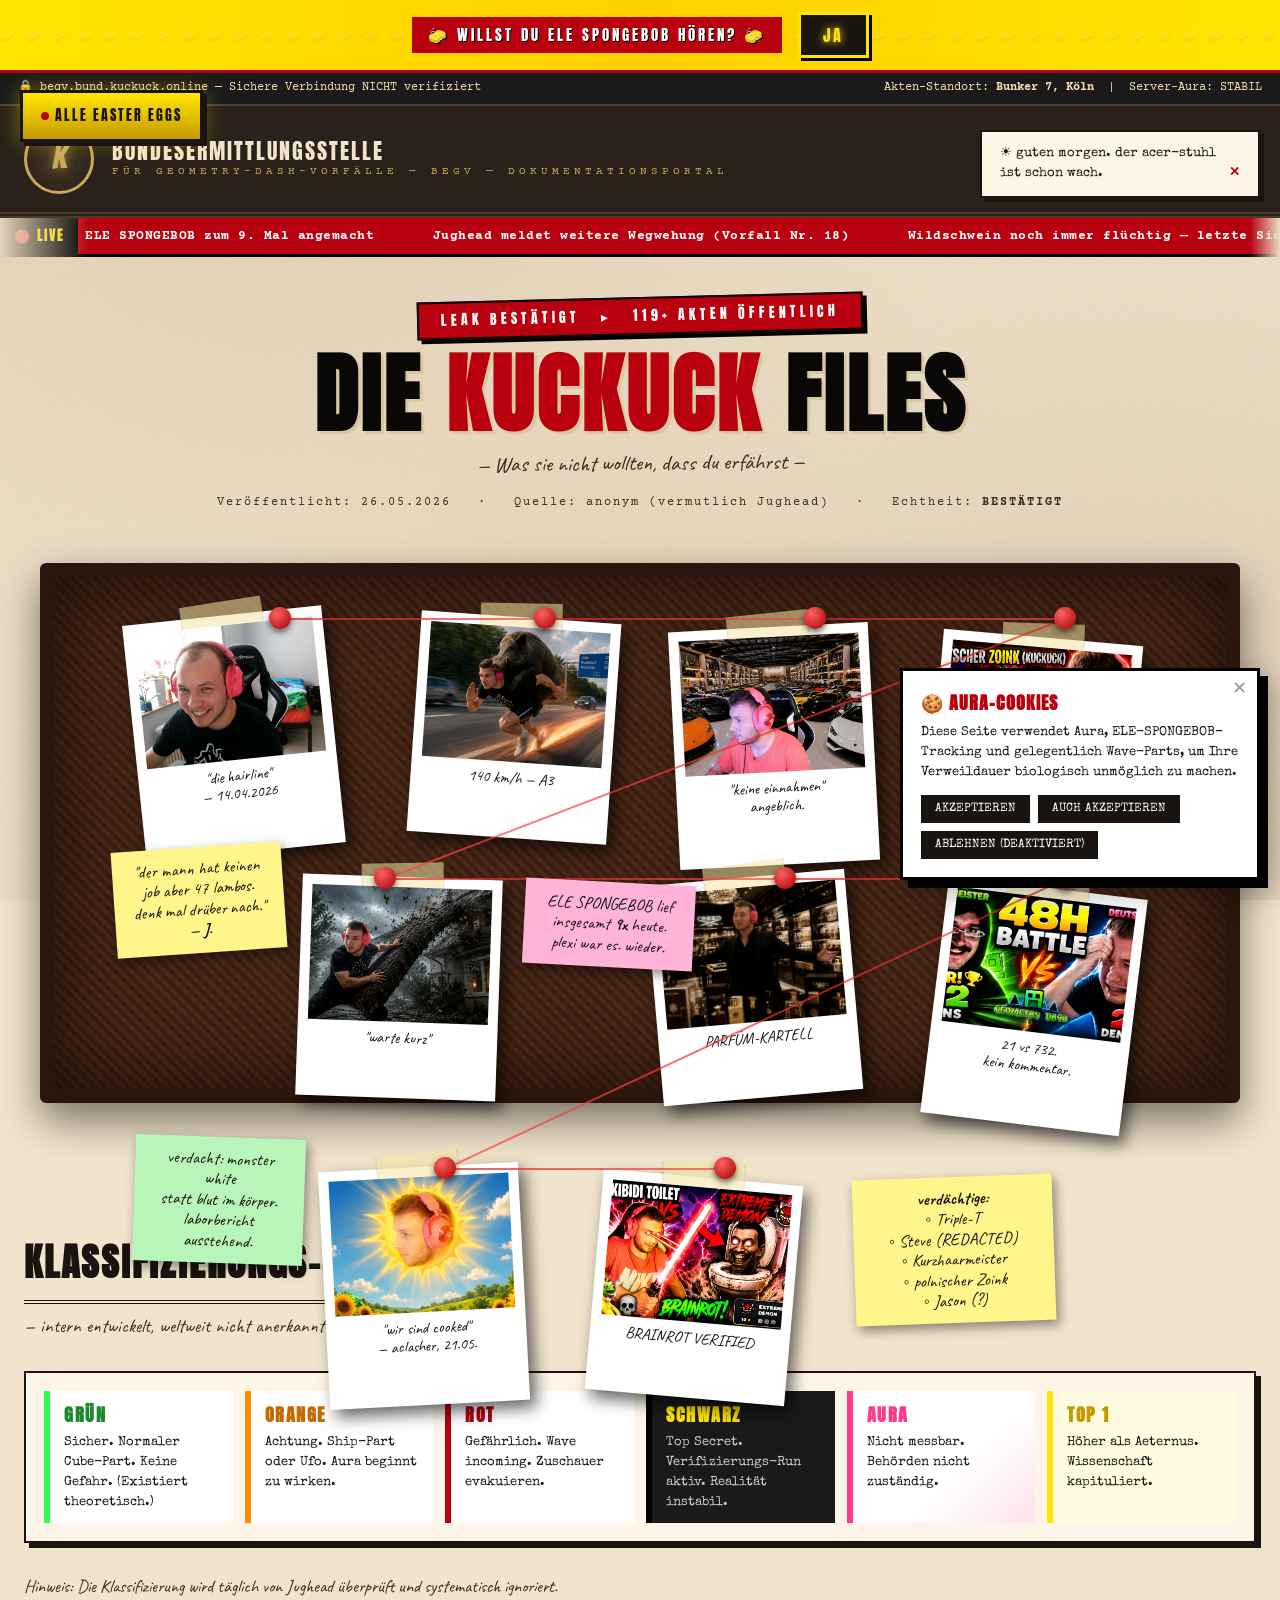
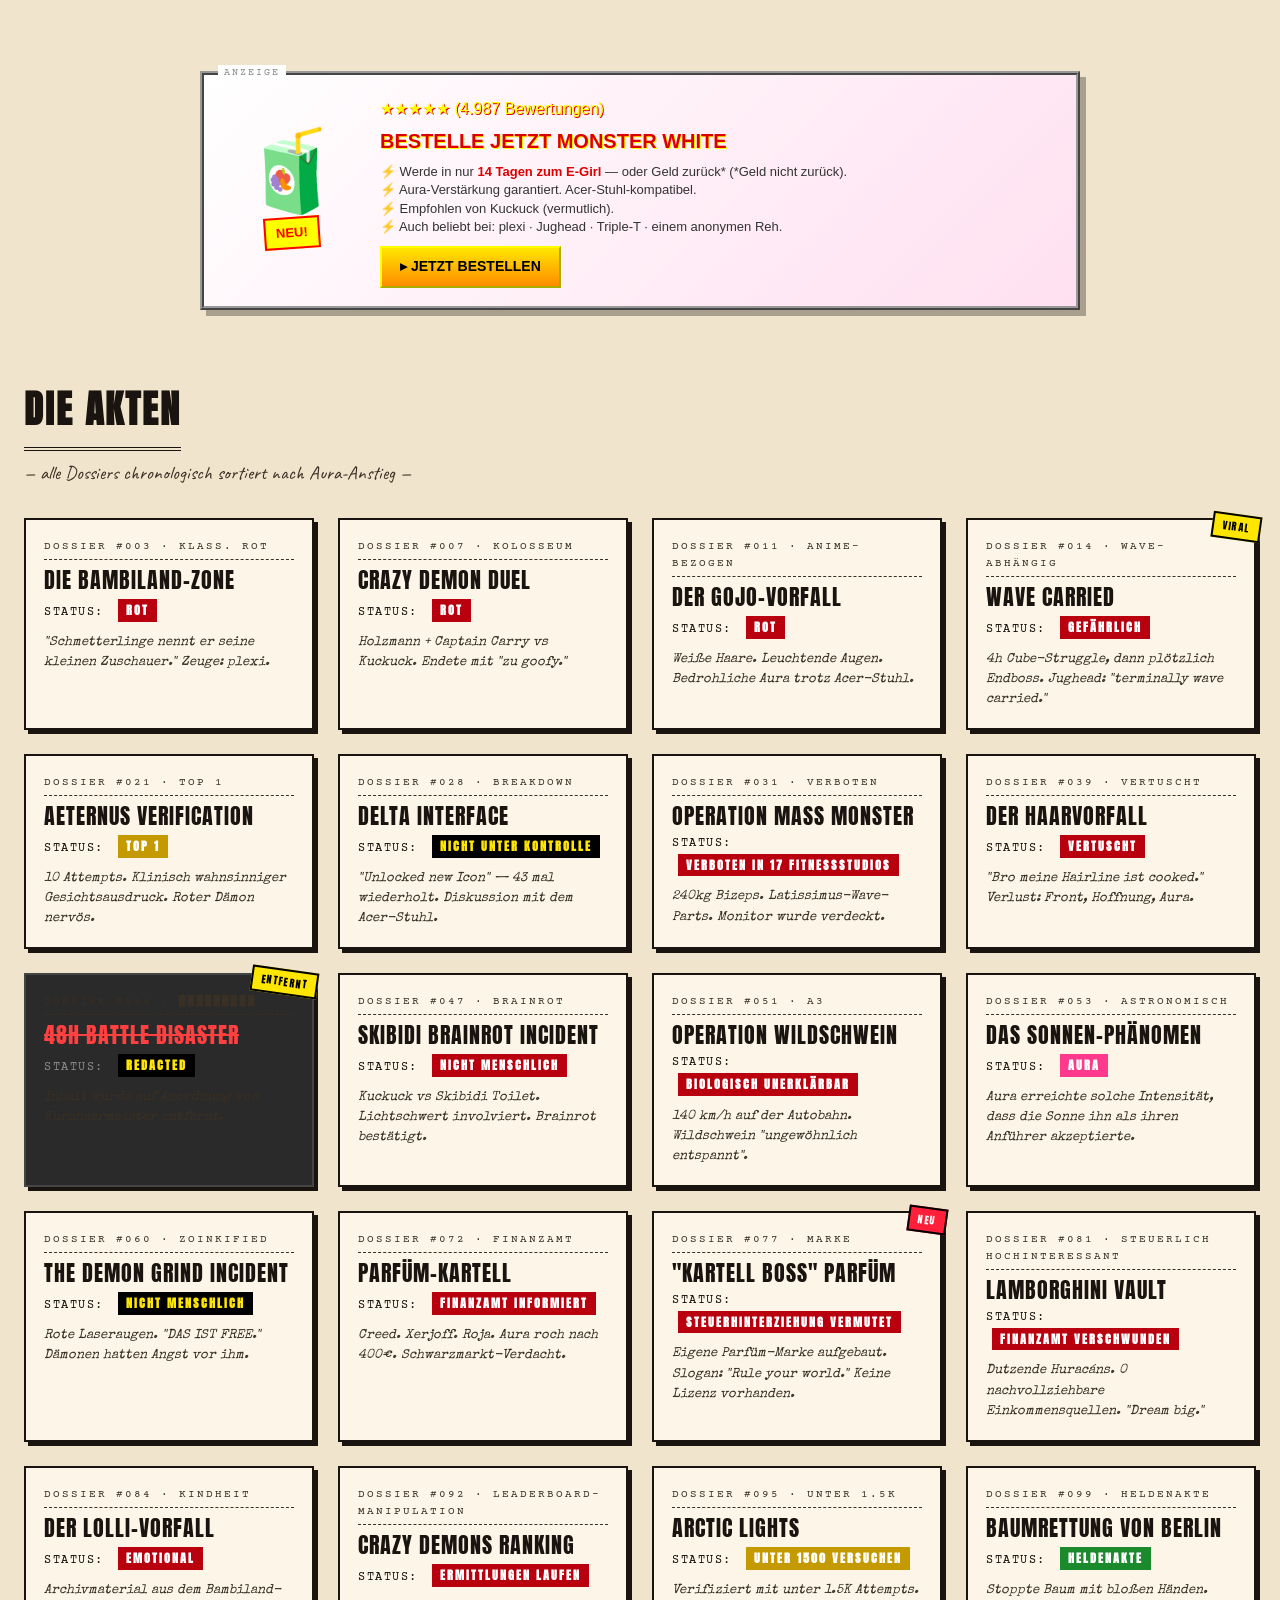
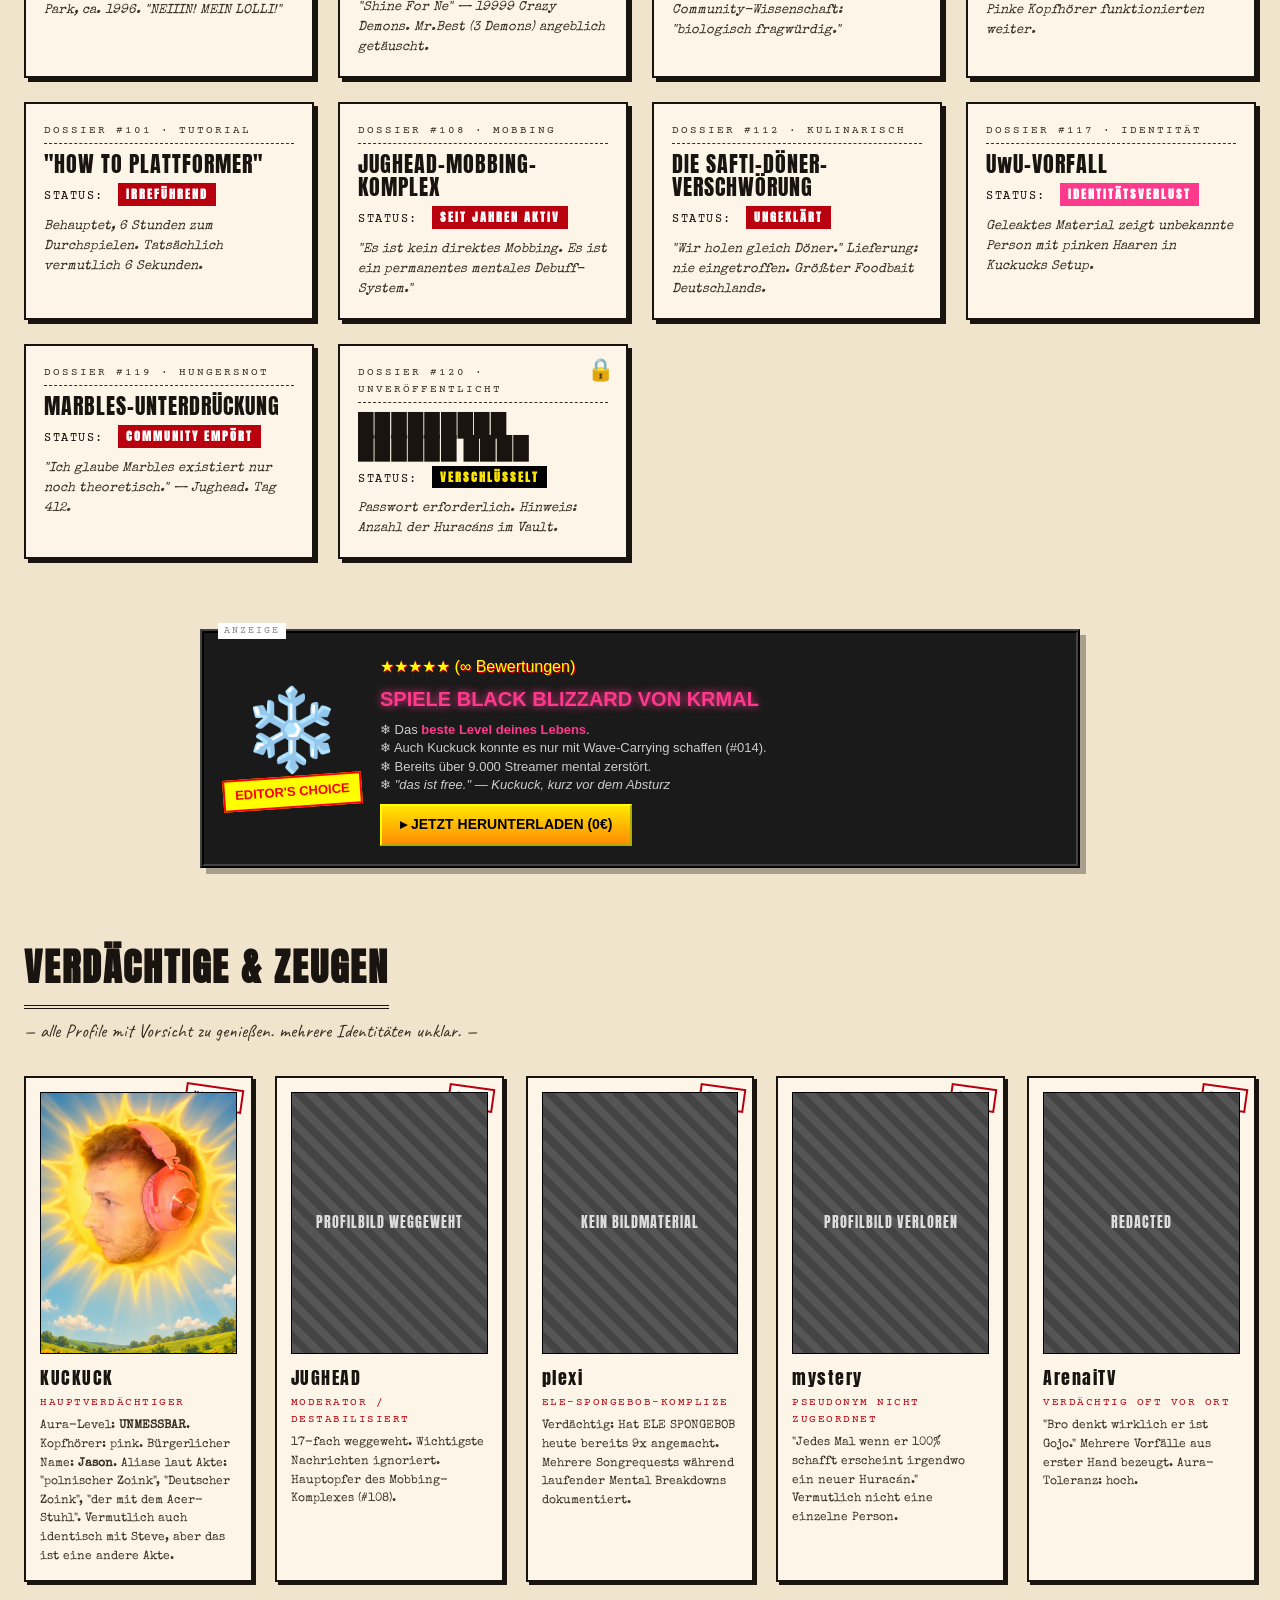
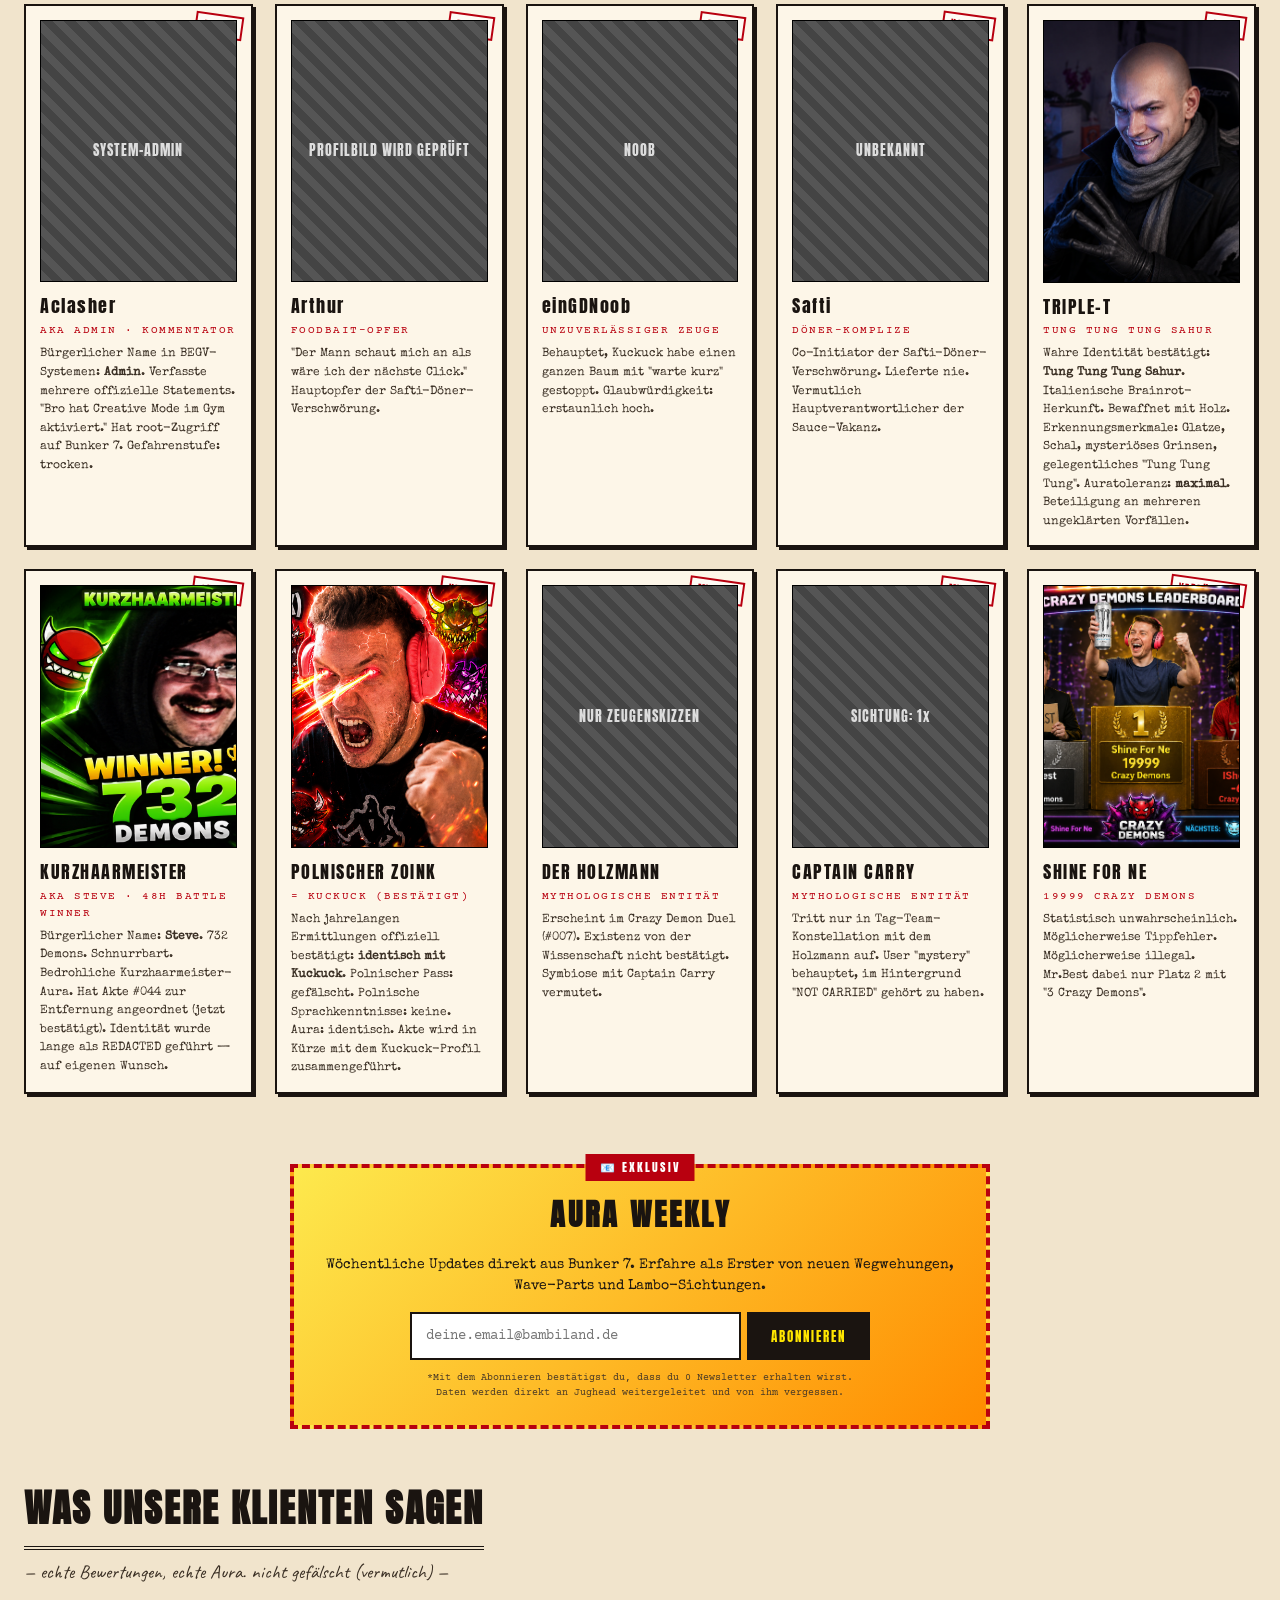
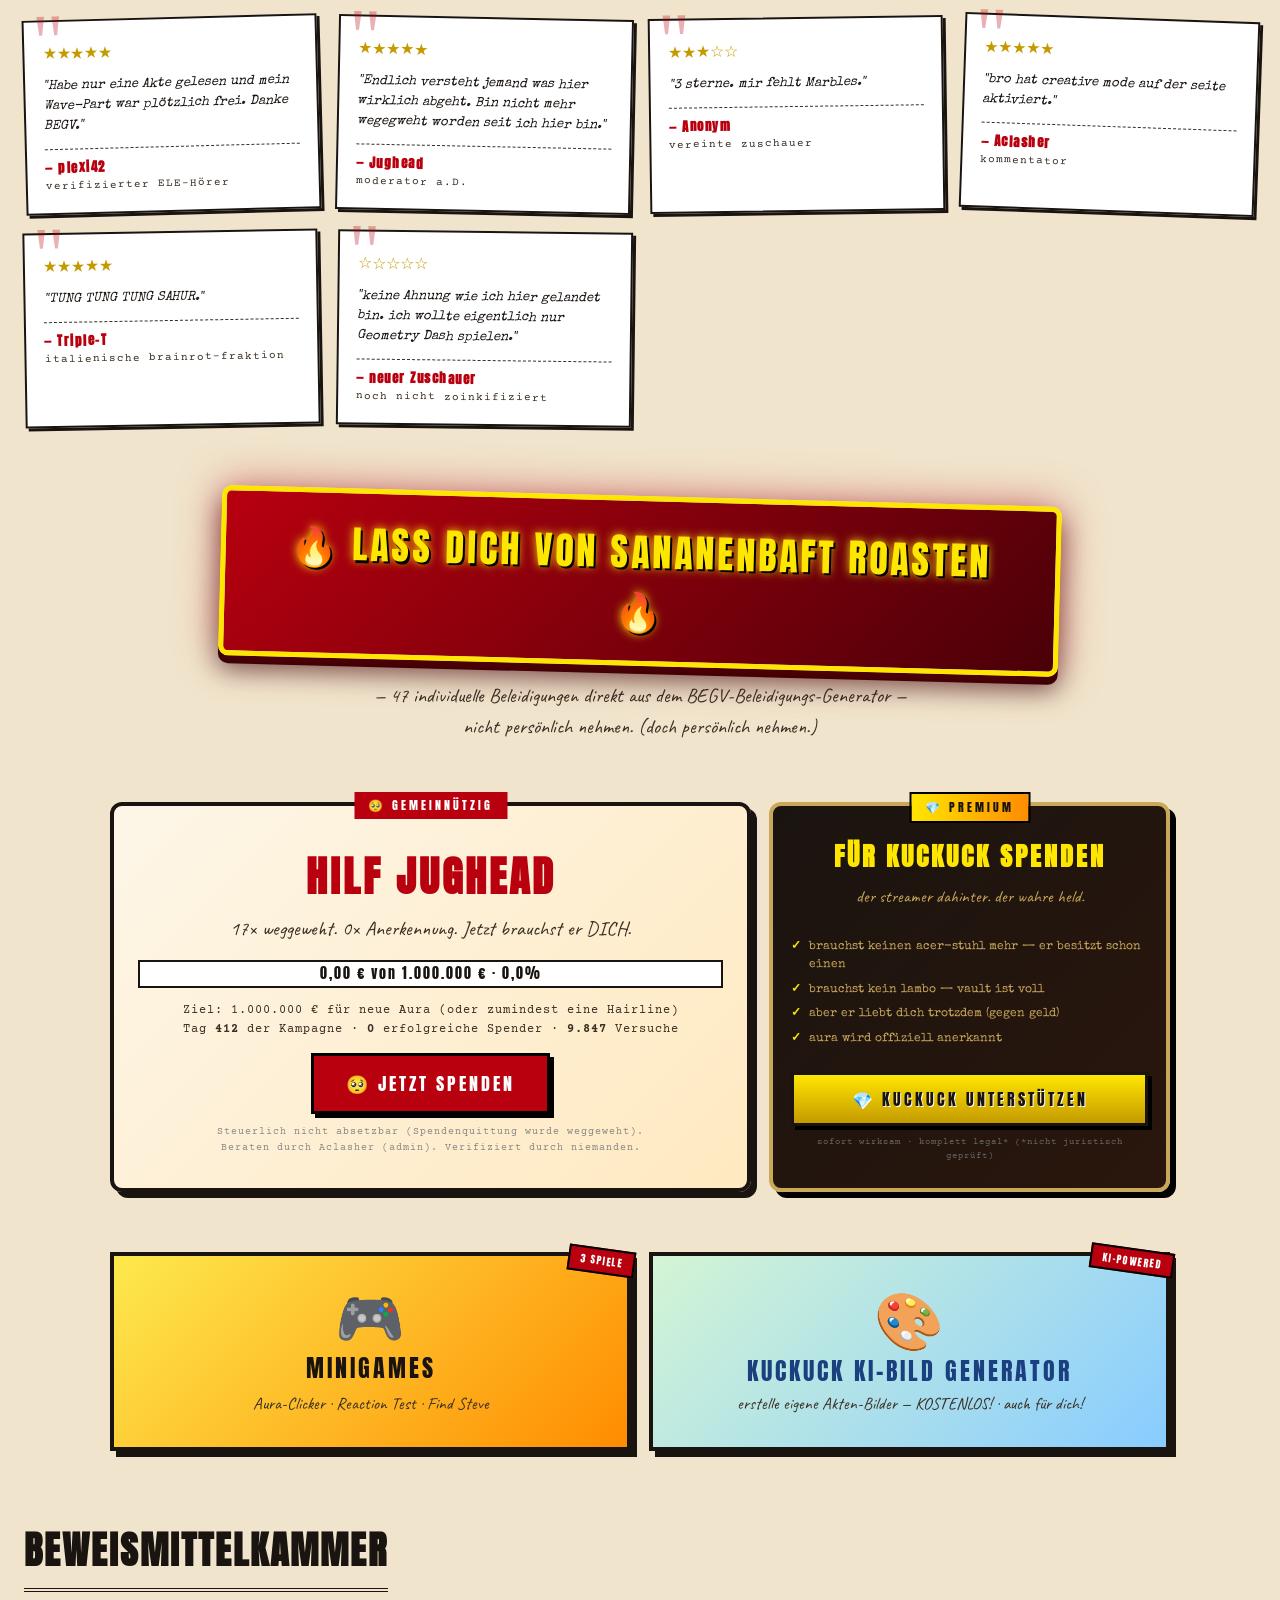
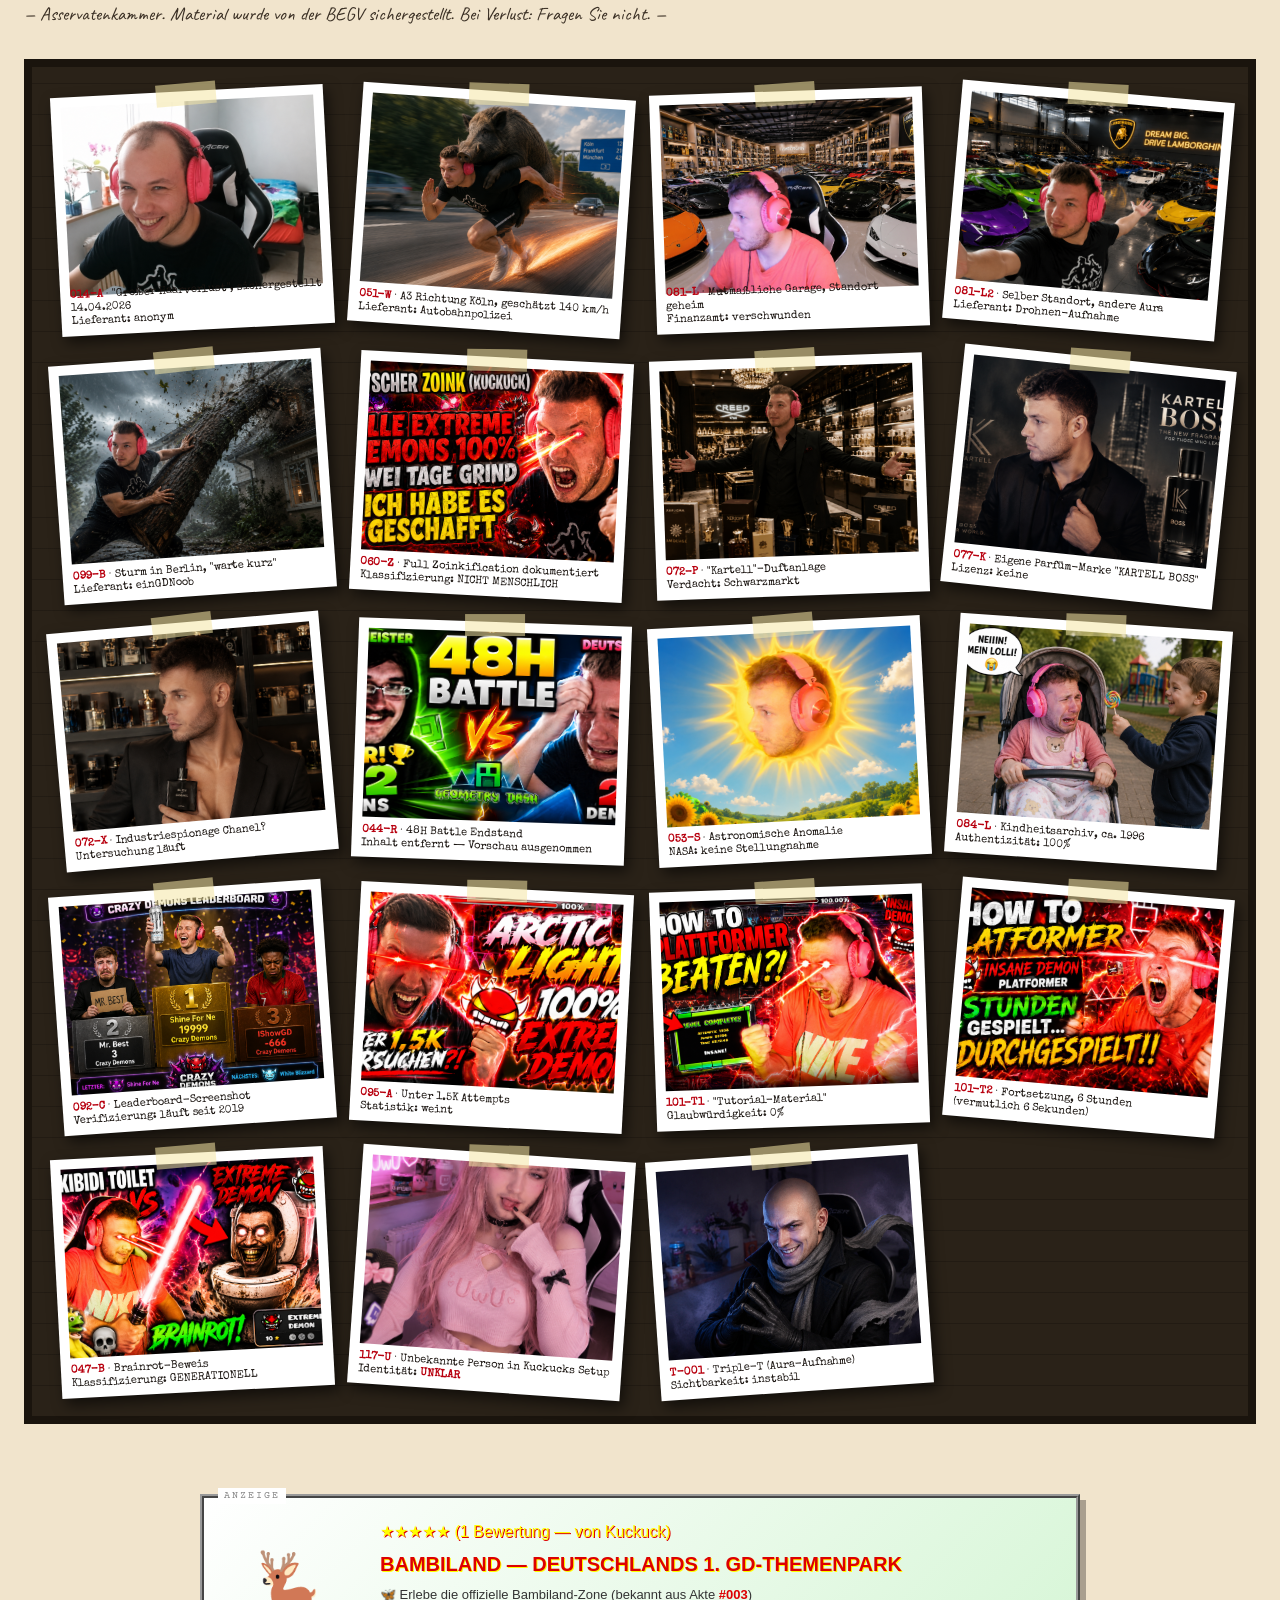
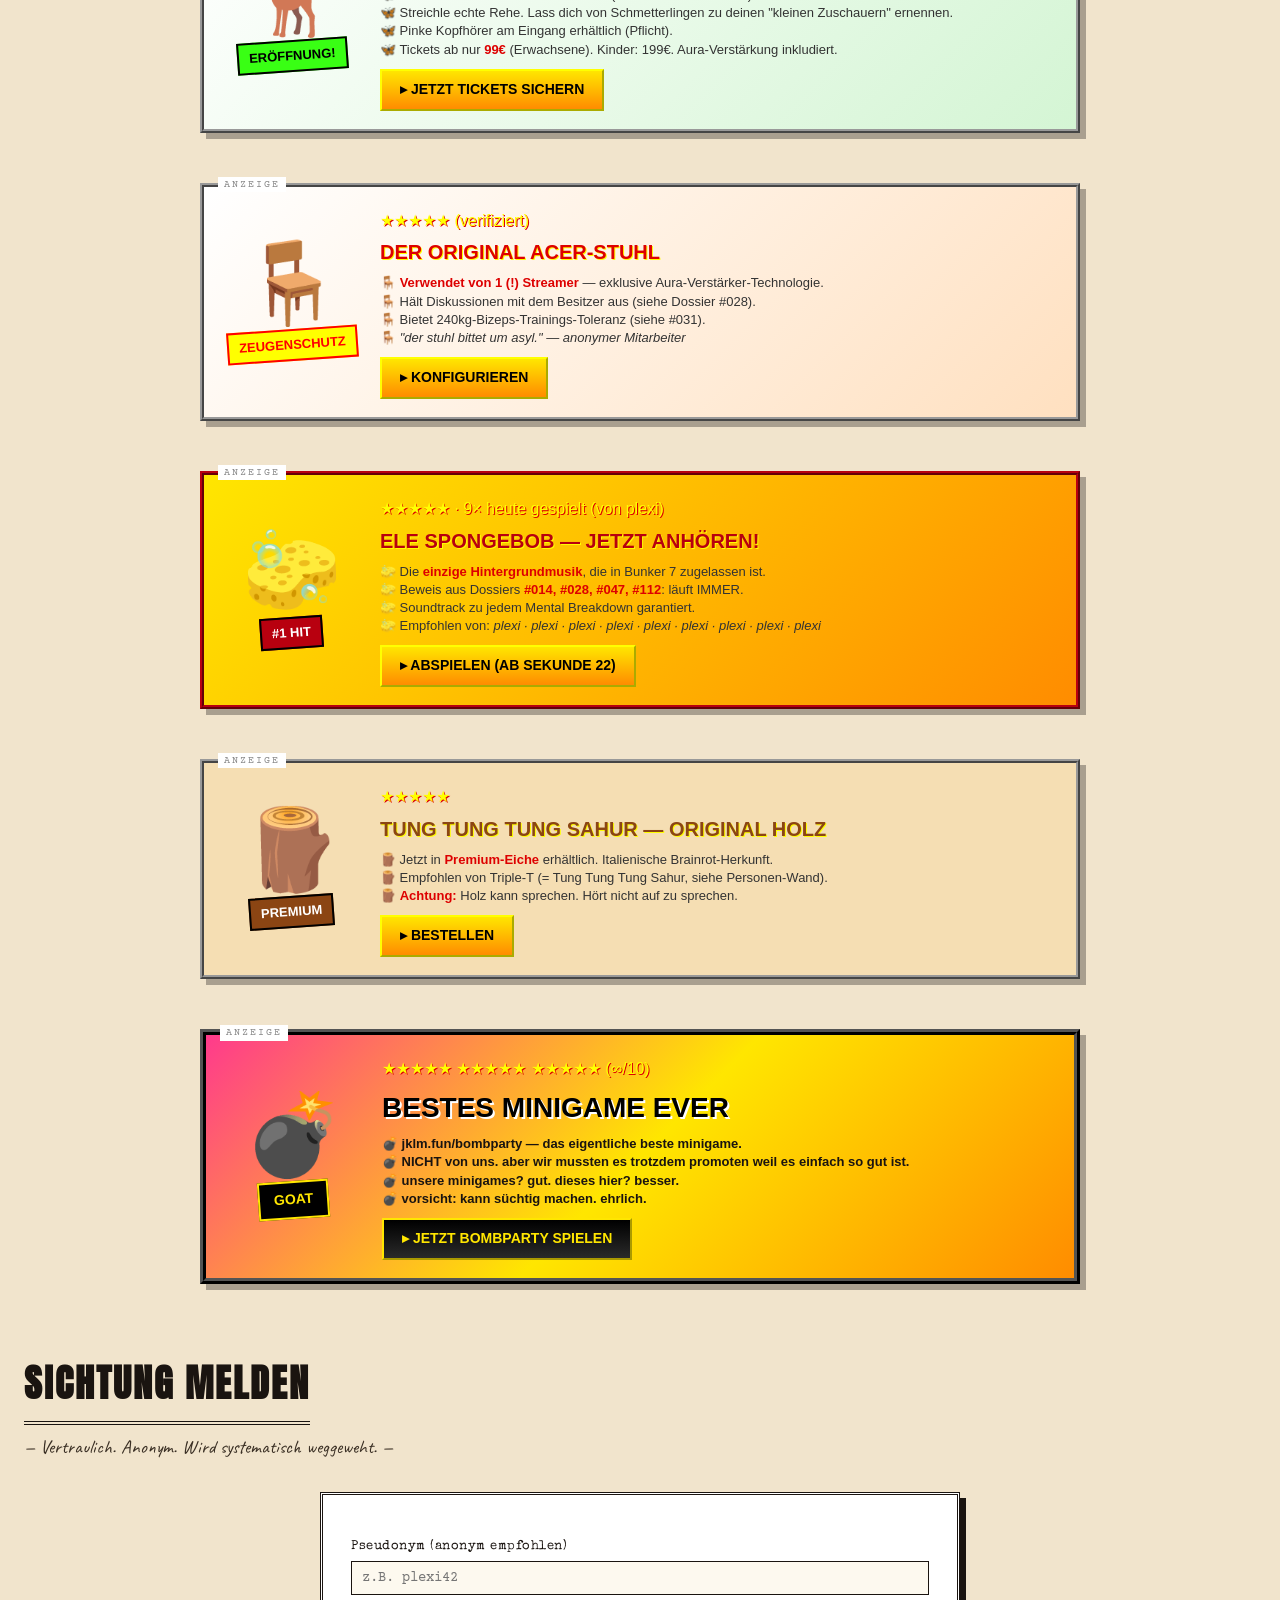
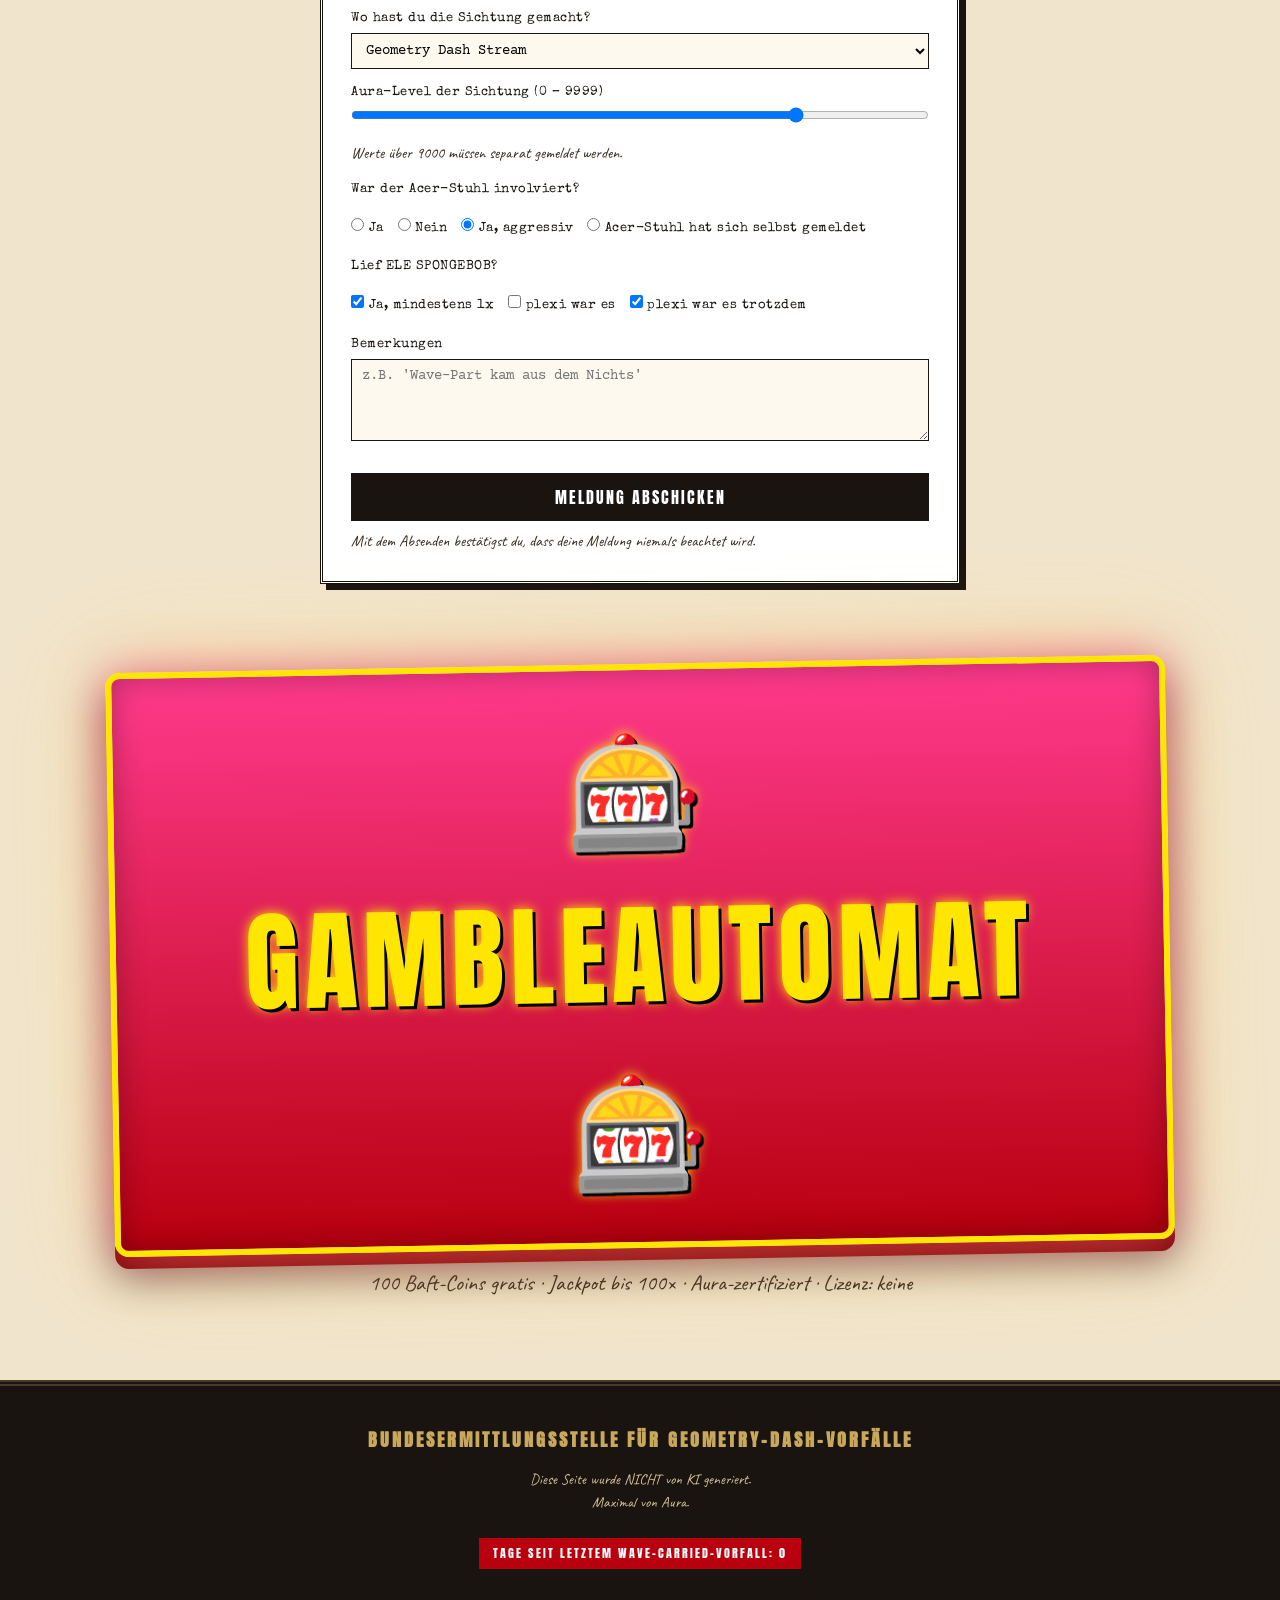
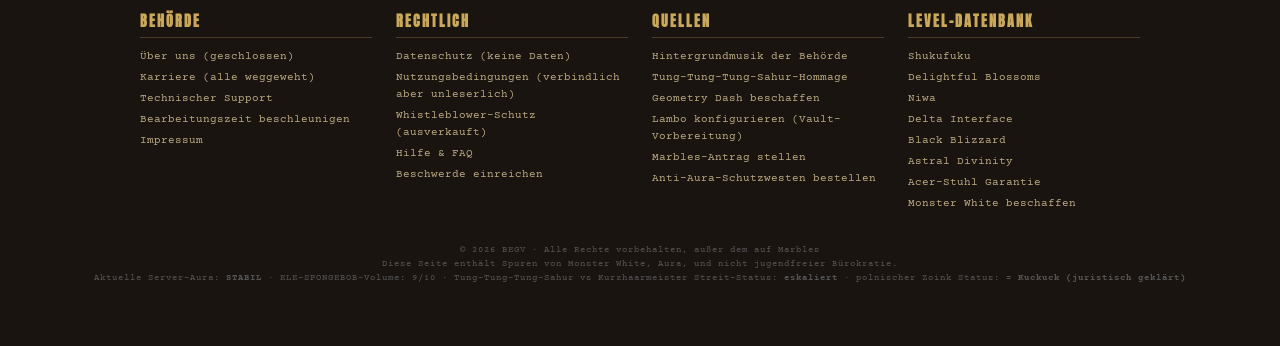
==== index.html @ d769dd96 "Initial commit: KUCKUCK FILES (BEGV) — komplette Troll-Site Geleakte Ermittlungsakten gegen Kuckuck " ====
<!DOCTYPE html>
<html lang="de">
<head>
<meta charset="UTF-8">
<meta name="viewport" content="width=device-width, initial-scale=1.0">
<meta name="description" content="Geleakte Ermittlungsakten der Bundesermittlungsstelle für Geometry-Dash-Vorfälle. STRENG VERTRAULICH.">
<title>KUCKUCK FILES — Bundesermittlungsstelle für Geometry-Dash-Vorfälle</title>
<link rel="stylesheet" href="css/style.css">
<link rel="icon" href="data:image/svg+xml,<svg xmlns='http://www.w3.org/2000/svg' viewBox='0 0 64 64'><text x='10' y='48' font-size='52' font-family='Anton'>K</text></svg>">
</head>
<body>

<!-- =============================================================
     ALLE EASTER EGGS — der ausweichende button
     ============================================================= -->
<a href="easter-eggs.html" id="egg-btn" class="egg-btn">
  <span class="blink-dot"></span> ALLE EASTER EGGS
</a>

<!-- =============================================================
     ELE SPONGEBOB STREIFEN GANZ OBEN
     ============================================================= -->
<div class="ele-streifen" id="ele-streifen">
  <span class="frage">🧽 WILLST DU ELE SPONGEBOB HÖREN? 🧽</span>
  <button class="btn-ja" id="ele-btn">JA</button>
</div>

<!-- =============================================================
     STAATSBEHÖRDEN-LEISTE (Easter-Egg-Buffet im Footer)
     ============================================================= -->
<div class="gov-bar">
  <span><span class="lock">🔒</span> begv.bund.kuckuck.online — Sichere Verbindung NICHT verifiziert</span>
  <span>Akten-Standort: <b>Bunker 7, Köln</b> &nbsp;|&nbsp; Server-Aura: STABIL</span>
</div>

<!-- =============================================================
     BEHÖRDEN-HEADER
     ============================================================= -->
<header class="behoerde">
  <div class="wappen" id="wappen" title="nicht klicken">K</div>
  <h1>
    BUNDESERMITTLUNGSSTELLE
    <small>FÜR GEOMETRY-DASH-VORFÄLLE — BEGV — DOKUMENTATIONSPORTAL</small>
  </h1>
  <div class="right">
    <div>AKTENZEICHEN: BEGV-K-2026/Δ</div>
    <div>STATUS: <span class="blink">LEAK BESTÄTIGT</span></div>
    <button class="login-btn" id="login-btn">▸ MITARBEITER-LOGIN</button>
  </div>
</header>

<!-- =============================================================
     LIVE-TICKER (wird per JS dupliziert für nahtlosen loop)
     ============================================================= -->
<div class="ticker">
  <div class="ticker-inner" id="ticker-inner">
    <span>plexi hat ELE SPONGEBOB zum 9. Mal angemacht</span>
    <span>Jughead meldet weitere Wegwehung (Vorfall Nr. 18)</span>
    <span>Wildschwein noch immer flüchtig — letzte Sichtung A3 Richtung Köln</span>
    <span>Marbles-Hungersnot dauert an — Tag 412</span>
    <span>Aeternus-Verifizierung bleibt biologisch unmöglich</span>
    <span>Triple-T sichtet sich selbst im Spiegel — gefährliche Aura-Reflexion</span>
    <span>Steve weiterhin unauffindbar — Steckbriefe ausgehängt (Hinweis: er ist Kurzhaarmeister)</span>
    <span>Kurzhaarmeister erhöht Demon-Count auf 733</span>
    <span>polnischer Zoink offiziell als Kuckuck identifiziert — Pass wird eingezogen</span>
    <span>Acer-Stuhl beantragt erneut Zeugenschutzprogramm</span>
    <span>Shine For Ne meldet 20000ster Crazy Demon — Untersuchung läuft</span>
    <span>TUNG TUNG TUNG SAHUR in Mailand gesichtet — er kommt mit dem Holz</span>
    <span>Aclasher (admin) hat sich eingeloggt — root-zugriff bestätigt</span>
    <span>SananenBaft beleidigt weiterhin alle ohne Pause</span>
    <span>Steve = Kurzhaarmeister bestätigt durch DNA-Probe von Schnurrbart</span>
    <span>BAFT-COIN-Kurs gefallen um 47% — Vault-Investoren in Sorge</span>
    <span>Bambiland-Eröffnung verschoben auf "niemals"</span>
    <span>KrmaL veröffentlicht neues Level — Kuckuck weint präventiv</span>
    <span>Captain Carry in Pension — Nachfolger gesucht</span>
    <span>Monster-White-Vorrat: 3 Dosen · kritischer Stand</span>
    <span>plexi-Aktivität ungewöhnlich hoch — ELE-Level bei 11/10</span>
    <span>Der Holzmann-Auftritt für Q3 angekündigt</span>
    <span>KI-Bild-Generator fehlgeschlagen #4711 — User-Prompt erneut zu schwach</span>
    <span>Aura-Weekly Abonnentenzahl: 0 (Plan)</span>
    <span>Lambo-Vault hat 1 neues Fahrzeug — Quelle: unklar</span>
    <span>Wave-Part-Warnung für Sektor 7 ausgegeben</span>
    <span>Mr.Best erneut mit 3 Crazy Demons auf Platz 2</span>
    <span>Bambi-Population in Bambiland-Zone: theoretisch stabil</span>
    <span>plexi hat in der Zwischenzeit ELE SPONGEBOB ein weiteres Mal angemacht</span>
  </div>
</div>

<!-- =============================================================
     COOKIE-BANNER
     ============================================================= -->
<div class="cookie-banner" id="cookie-banner">
  <span class="x" id="cookie-x">✕</span>
  <h4>🍪 AURA-COOKIES</h4>
  <p>Diese Seite verwendet Aura, ELE-SPONGEBOB-Tracking und gelegentlich Wave-Parts, um Ihre Verweildauer biologisch unmöglich zu machen.</p>
  <div class="buttons">
    <button id="cookie-ja">Akzeptieren</button>
    <button id="cookie-mehr-ja">Auch akzeptieren</button>
    <button id="cookie-nein">Ablehnen (deaktiviert)</button>
  </div>
</div>

<!-- =============================================================
     HERO / CONSPIRACY BOARD
     ============================================================= -->
<section class="hero">
  <div class="leak-banner">LEAK BESTÄTIGT &nbsp; ▸ &nbsp; 119+ AKTEN ÖFFENTLICH</div>
  <h2>DIE <span class="red">KUCKUCK</span> FILES</h2>
  <div class="untertitel">— Was sie nicht wollten, dass du erfährst —</div>
  <div class="meta">Veröffentlicht: 26.05.2026 &nbsp; · &nbsp; Quelle: anonym (vermutlich Jughead) &nbsp; · &nbsp; Echtheit: <b>BESTÄTIGT</b></div>

  <div class="conspiracy-board" id="board">
    <!-- Polaroids werden frei platziert -->
    <div class="pin" style="top: 30px; left: 215px;"></div>
    <div class="polaroid" data-akte="039" style="top: 38px; left: 80px; transform: rotate(-6deg);">
      <img src="img/haarvorfall.png" alt="">
      <div class="caption">"die hairline"<br>— 14.04.2026</div>
    </div>

    <div class="pin" style="top: 30px; left: 480px;"></div>
    <div class="polaroid" data-akte="051" style="top: 40px; left: 360px; transform: rotate(4deg);">
      <img src="img/wildschwein.png" alt="">
      <div class="caption">140 km/h — A3</div>
    </div>

    <div class="pin" style="top: 30px; left: 750px;"></div>
    <div class="polaroid" data-akte="081" style="top: 50px; left: 620px; transform: rotate(-3deg);">
      <img src="img/lambo-vault-1.png" alt="">
      <div class="caption">"keine einnahmen"<br>angeblich.</div>
    </div>

    <div class="pin" style="top: 30px; left: 1000px;"></div>
    <div class="polaroid" data-akte="060" style="top: 60px; left: 880px; transform: rotate(5deg);">
      <img src="img/demon-grind.png" alt="">
      <div class="caption">FULL ZOINK</div>
    </div>

    <div class="note" style="top: 270px; left: 60px; transform: rotate(-4deg);">
      "der mann hat keinen<br>job aber 47 lambos.<br>denk mal drüber nach."<br><b>— J.</b>
    </div>

    <div class="pin" style="top: 290px; left: 320px;"></div>
    <div class="polaroid" data-akte="099" style="top: 300px; left: 245px; transform: rotate(2deg);">
      <img src="img/baumrettung.png" alt="">
      <div class="caption">"warte kurz"</div>
    </div>

    <div class="note pink" style="top: 305px; left: 470px; transform: rotate(3deg);">
      ELE SPONGEBOB lief<br>insgesamt <b>9x</b> heute.<br>plexi war es. wieder.
    </div>

    <div class="pin" style="top: 290px; left: 720px;"></div>
    <div class="polaroid" data-akte="072" style="top: 300px; left: 600px; transform: rotate(-5deg);">
      <img src="img/parfuem-creed.png" alt="">
      <div class="caption">PARFÜM-KARTELL</div>
    </div>

    <div class="pin" style="top: 290px; left: 1000px;"></div>
    <div class="polaroid" data-akte="044" style="top: 310px; left: 880px; transform: rotate(7deg);">
      <img src="img/battle-48h.png" alt="">
      <div class="caption">21 vs 732.<br>kein kommentar.</div>
    </div>

    <div class="note green" style="top: 560px; left: 80px; transform: rotate(2deg);">
      verdacht: monster white<br>statt blut im körper.<br>laborbericht ausstehend.
    </div>

    <div class="pin" style="top: 580px; left: 380px;"></div>
    <div class="polaroid" data-akte="053" style="top: 590px; left: 270px; transform: rotate(-3deg);">
      <img src="img/sonnen-kuckuck.png" alt="">
      <div class="caption">"wir sind cooked"<br>— aclasher, 21.05.</div>
    </div>

    <div class="pin" style="top: 580px; left: 660px;"></div>
    <div class="polaroid" data-akte="047" style="top: 600px; left: 540px; transform: rotate(5deg);">
      <img src="img/skibidi-toilet.png" alt="">
      <div class="caption">BRAINROT VERIFIED</div>
    </div>

    <div class="note" style="top: 600px; left: 800px; transform: rotate(-2deg); width: 200px;">
      <b>verdächtige:</b><br>
      ◦ Triple-T<br>
      ◦ Steve (REDACTED)<br>
      ◦ Kurzhaarmeister<br>
      ◦ polnischer Zoink<br>
      ◦ Jason (?)
    </div>
  </div>
</section>

<!-- =============================================================
     KLASSIFIZIERUNGS-TABELLE
     ============================================================= -->
<section class="section">
  <h3>KLASSIFIZIERUNGS-SYSTEM</h3>
  <div class="sub">— intern entwickelt, weltweit nicht anerkannt —</div>
  <div class="klass-table">
    <div class="klass-row gruen">
      <b>GRÜN</b>
      Sicher. Normaler Cube-Part. Keine Gefahr. (Existiert theoretisch.)
    </div>
    <div class="klass-row orange">
      <b>ORANGE</b>
      Achtung. Ship-Part oder Ufo. Aura beginnt zu wirken.
    </div>
    <div class="klass-row rot">
      <b>ROT</b>
      Gefährlich. Wave incoming. Zuschauer evakuieren.
    </div>
    <div class="klass-row schwarz">
      <b>SCHWARZ</b>
      Top Secret. Verifizierungs-Run aktiv. Realität instabil.
    </div>
    <div class="klass-row aura">
      <b>AURA</b>
      Nicht messbar. Behörden nicht zuständig.
    </div>
    <div class="klass-row top1">
      <b>TOP 1</b>
      Höher als Aeternus. Wissenschaft kapituliert.
    </div>
  </div>
  <p style="font-family: 'Caveat', cursive; font-size: 18px; color: var(--ink-soft); margin-top: 8px;">
    Hinweis: Die Klassifizierung wird täglich von Jughead überprüft und systematisch ignoriert.
  </p>
</section>

<!-- =============================================================
     WERBUNG 1 — MONSTER WHITE E-GIRL
     ============================================================= -->
<a class="werbung werbung--monster" href="https://www.monsterenergy.com/" target="_blank" rel="noopener">
  <div class="links">
    <div class="emoji">🧃</div>
    <div class="badge">NEU!</div>
  </div>
  <div class="rechts">
    <div class="sterne">★★★★★ (4.987 Bewertungen)</div>
    <div class="titel">Bestelle jetzt MONSTER WHITE</div>
    <div class="text">
      ⚡ Werde in nur <b>14 Tagen zum E-Girl</b> — oder Geld zurück* (*Geld nicht zurück).<br>
      ⚡ Aura-Verstärkung garantiert. Acer-Stuhl-kompatibel.<br>
      ⚡ Empfohlen von Kuckuck (vermutlich).<br>
      ⚡ Auch beliebt bei: plexi · Jughead · Triple-T · einem anonymen Reh.
    </div>
    <span class="cta">▸ JETZT BESTELLEN</span>
  </div>
</a>

<!-- =============================================================
     AKTEN-GALERIE (HAUPTSEKTION)
     ============================================================= -->
<section class="section">
  <h3>DIE AKTEN</h3>
  <div class="sub">— alle Dossiers chronologisch sortiert nach Aura-Anstieg —</div>

  <div class="akten-grid">

    <a class="akte-card" data-akte="003">
      <div class="nr">DOSSIER #003 · KLASS. ROT</div>
      <div class="titel">DIE BAMBILAND-ZONE</div>
      <div class="status">STATUS: <b>ROT</b></div>
      <div class="vorschau">"Schmetterlinge nennt er seine kleinen Zuschauer." Zeuge: plexi.</div>
    </a>

    <a class="akte-card" data-akte="007">
      <div class="nr">DOSSIER #007 · KOLOSSEUM</div>
      <div class="titel">CRAZY DEMON DUEL</div>
      <div class="status">STATUS: <b>ROT</b></div>
      <div class="vorschau">Holzmann + Captain Carry vs Kuckuck. Endete mit "zu goofy."</div>
    </a>

    <a class="akte-card" data-akte="011">
      <div class="nr">DOSSIER #011 · ANIME-BEZOGEN</div>
      <div class="titel">DER GOJO-VORFALL</div>
      <div class="status">STATUS: <b>ROT</b></div>
      <div class="vorschau">Weiße Haare. Leuchtende Augen. Bedrohliche Aura trotz Acer-Stuhl.</div>
    </a>

    <a class="akte-card" data-akte="014">
      <div class="nr">DOSSIER #014 · WAVE-ABHÄNGIG</div>
      <div class="titel">WAVE CARRIED</div>
      <div class="status">STATUS: <b>GEFÄHRLICH</b></div>
      <div class="vorschau">4h Cube-Struggle, dann plötzlich Endboss. Jughead: "terminally wave carried."</div>
      <div class="ecke">VIRAL</div>
    </a>

    <a class="akte-card" data-akte="021">
      <div class="nr">DOSSIER #021 · TOP 1</div>
      <div class="titel">AETERNUS VERIFICATION</div>
      <div class="status">STATUS: <b class="top1">TOP 1</b></div>
      <div class="vorschau">10 Attempts. Klinisch wahnsinniger Gesichtsausdruck. Roter Dämon nervös.</div>
    </a>

    <a class="akte-card" data-akte="028">
      <div class="nr">DOSSIER #028 · BREAKDOWN</div>
      <div class="titel">DELTA INTERFACE</div>
      <div class="status">STATUS: <b class="schwarz">NICHT UNTER KONTROLLE</b></div>
      <div class="vorschau">"Unlocked new Icon" — 43 mal wiederholt. Diskussion mit dem Acer-Stuhl.</div>
    </a>

    <a class="akte-card" data-akte="031">
      <div class="nr">DOSSIER #031 · VERBOTEN</div>
      <div class="titel">OPERATION MASS MONSTER</div>
      <div class="status">STATUS: <b>VERBOTEN IN 17 FITNESSSTUDIOS</b></div>
      <div class="vorschau">240kg Bizeps. Latissimus-Wave-Parts. Monitor wurde verdeckt.</div>
    </a>

    <a class="akte-card" data-akte="039">
      <div class="nr">DOSSIER #039 · VERTUSCHT</div>
      <div class="titel">DER HAARVORFALL</div>
      <div class="status">STATUS: <b>VERTUSCHT</b></div>
      <div class="vorschau">"Bro meine Hairline ist cooked." Verlust: Front, Hoffnung, Aura.</div>
    </a>

    <a class="akte-card weggeweht" data-akte="044">
      <div class="nr">DOSSIER #044 · █████████</div>
      <div class="titel">48H BATTLE DISASTER</div>
      <div class="status">STATUS: <b class="schwarz">REDACTED</b></div>
      <div class="vorschau">Inhalt wurde auf Anordnung von Kurzhaarmeister entfernt.</div>
      <div class="ecke">ENTFERNT</div>
    </a>

    <a class="akte-card" data-akte="047">
      <div class="nr">DOSSIER #047 · BRAINROT</div>
      <div class="titel">SKIBIDI BRAINROT INCIDENT</div>
      <div class="status">STATUS: <b>NICHT MENSCHLICH</b></div>
      <div class="vorschau">Kuckuck vs Skibidi Toilet. Lichtschwert involviert. Brainrot bestätigt.</div>
    </a>

    <a class="akte-card" data-akte="051">
      <div class="nr">DOSSIER #051 · A3</div>
      <div class="titel">OPERATION WILDSCHWEIN</div>
      <div class="status">STATUS: <b>BIOLOGISCH UNERKLÄRBAR</b></div>
      <div class="vorschau">140 km/h auf der Autobahn. Wildschwein "ungewöhnlich entspannt".</div>
    </a>

    <a class="akte-card" data-akte="053">
      <div class="nr">DOSSIER #053 · ASTRONOMISCH</div>
      <div class="titel">DAS SONNEN-PHÄNOMEN</div>
      <div class="status">STATUS: <b class="aura">AURA</b></div>
      <div class="vorschau">Aura erreichte solche Intensität, dass die Sonne ihn als ihren Anführer akzeptierte.</div>
    </a>

    <a class="akte-card" data-akte="060">
      <div class="nr">DOSSIER #060 · ZOINKIFIED</div>
      <div class="titel">THE DEMON GRIND INCIDENT</div>
      <div class="status">STATUS: <b class="schwarz">NICHT MENSCHLICH</b></div>
      <div class="vorschau">Rote Laseraugen. "DAS IST FREE." Dämonen hatten Angst vor ihm.</div>
    </a>

    <a class="akte-card" data-akte="072">
      <div class="nr">DOSSIER #072 · FINANZAMT</div>
      <div class="titel">PARFÜM-KARTELL</div>
      <div class="status">STATUS: <b>FINANZAMT INFORMIERT</b></div>
      <div class="vorschau">Creed. Xerjoff. Roja. Aura roch nach 400€. Schwarzmarkt-Verdacht.</div>
    </a>

    <a class="akte-card" data-akte="077">
      <div class="nr">DOSSIER #077 · MARKE</div>
      <div class="titel">"KARTELL BOSS" PARFÜM</div>
      <div class="status">STATUS: <b>STEUERHINTERZIEHUNG VERMUTET</b></div>
      <div class="vorschau">Eigene Parfüm-Marke aufgebaut. Slogan: "Rule your world." Keine Lizenz vorhanden.</div>
      <div class="ecke neu">NEU</div>
    </a>

    <a class="akte-card" data-akte="081">
      <div class="nr">DOSSIER #081 · STEUERLICH HOCHINTERESSANT</div>
      <div class="titel">LAMBORGHINI VAULT</div>
      <div class="status">STATUS: <b>FINANZAMT VERSCHWUNDEN</b></div>
      <div class="vorschau">Dutzende Huracáns. 0 nachvollziehbare Einkommensquellen. "Dream big."</div>
    </a>

    <a class="akte-card" data-akte="084">
      <div class="nr">DOSSIER #084 · KINDHEIT</div>
      <div class="titel">DER LOLLI-VORFALL</div>
      <div class="status">STATUS: <b>EMOTIONAL</b></div>
      <div class="vorschau">Archivmaterial aus dem Bambiland-Park, ca. 1996. "NEIIIN! MEIN LOLLI!"</div>
    </a>

    <a class="akte-card" data-akte="092">
      <div class="nr">DOSSIER #092 · LEADERBOARD-MANIPULATION</div>
      <div class="titel">CRAZY DEMONS RANKING</div>
      <div class="status">STATUS: <b>ERMITTLUNGEN LAUFEN</b></div>
      <div class="vorschau">"Shine For Ne" — 19999 Crazy Demons. Mr.Best (3 Demons) angeblich getäuscht.</div>
    </a>

    <a class="akte-card" data-akte="095">
      <div class="nr">DOSSIER #095 · UNTER 1.5K</div>
      <div class="titel">ARCTIC LIGHTS</div>
      <div class="status">STATUS: <b class="top1">UNTER 1500 VERSUCHEN</b></div>
      <div class="vorschau">Verifiziert mit unter 1.5K Attempts. Community-Wissenschaft: "biologisch fragwürdig."</div>
    </a>

    <a class="akte-card" data-akte="099">
      <div class="nr">DOSSIER #099 · HELDENAKTE</div>
      <div class="titel">BAUMRETTUNG VON BERLIN</div>
      <div class="status">STATUS: <b class="gruen">HELDENAKTE</b></div>
      <div class="vorschau">Stoppte Baum mit bloßen Händen. Pinke Kopfhörer funktionierten weiter.</div>
    </a>

    <a class="akte-card" data-akte="101">
      <div class="nr">DOSSIER #101 · TUTORIAL</div>
      <div class="titel">"HOW TO PLATTFORMER"</div>
      <div class="status">STATUS: <b>IRREFÜHREND</b></div>
      <div class="vorschau">Behauptet, 6 Stunden zum Durchspielen. Tatsächlich vermutlich 6 Sekunden.</div>
    </a>

    <a class="akte-card" data-akte="108">
      <div class="nr">DOSSIER #108 · MOBBING</div>
      <div class="titel">JUGHEAD-MOBBING-KOMPLEX</div>
      <div class="status">STATUS: <b>SEIT JAHREN AKTIV</b></div>
      <div class="vorschau">"Es ist kein direktes Mobbing. Es ist ein permanentes mentales Debuff-System."</div>
    </a>

    <a class="akte-card" data-akte="112">
      <div class="nr">DOSSIER #112 · KULINARISCH</div>
      <div class="titel">DIE SAFTI-DÖNER-VERSCHWÖRUNG</div>
      <div class="status">STATUS: <b>UNGEKLÄRT</b></div>
      <div class="vorschau">"Wir holen gleich Döner." Lieferung: nie eingetroffen. Größter Foodbait Deutschlands.</div>
    </a>

    <a class="akte-card" data-akte="117">
      <div class="nr">DOSSIER #117 · IDENTITÄT</div>
      <div class="titel">UwU-VORFALL</div>
      <div class="status">STATUS: <b class="aura">IDENTITÄTSVERLUST</b></div>
      <div class="vorschau">Geleaktes Material zeigt unbekannte Person mit pinken Haaren in Kuckucks Setup.</div>
    </a>

    <a class="akte-card" data-akte="119">
      <div class="nr">DOSSIER #119 · HUNGERSNOT</div>
      <div class="titel">MARBLES-UNTERDRÜCKUNG</div>
      <div class="status">STATUS: <b>COMMUNITY EMPÖRT</b></div>
      <div class="vorschau">"Ich glaube Marbles existiert nur noch theoretisch." — Jughead. Tag 412.</div>
    </a>

    <a class="akte-card verschluesselt" data-akte="120">
      <div class="nr">DOSSIER #120 · UNVERÖFFENTLICHT</div>
      <div class="titel">█████████ ██████ ████</div>
      <div class="status">STATUS: <b class="schwarz">VERSCHLÜSSELT</b></div>
      <div class="vorschau">Passwort erforderlich. Hinweis: Anzahl der Huracáns im Vault.</div>
    </a>

  </div>
</section>

<!-- =============================================================
     WERBUNG 2 — BLACK BLIZZARD VON KRMAL
     ============================================================= -->
<a class="werbung werbung--krmal" href="https://www.google.com/search?q=geometry+dash+Black+Blizzard+KrmaL" target="_blank" rel="noopener">
  <div class="links">
    <div class="emoji">❄️</div>
    <div class="badge">EDITOR'S CHOICE</div>
  </div>
  <div class="rechts">
    <div class="sterne">★★★★★ (∞ Bewertungen)</div>
    <div class="titel">Spiele BLACK BLIZZARD von KrmaL</div>
    <div class="text" style="color:#ccc;">
      ❄ Das <b style="color:#ff3a8c;">beste Level deines Lebens</b>.<br>
      ❄ Auch Kuckuck konnte es nur mit Wave-Carrying schaffen (#014).<br>
      ❄ Bereits über 9.000 Streamer mental zerstört.<br>
      ❄ <i>"das ist free." — Kuckuck, kurz vor dem Absturz</i>
    </div>
    <span class="cta">▸ JETZT HERUNTERLADEN (0€)</span>
  </div>
</a>

<!-- =============================================================
     PERSONEN-WAND
     ============================================================= -->
<section class="section">
  <h3>VERDÄCHTIGE &amp; ZEUGEN</h3>
  <div class="sub">— alle Profile mit Vorsicht zu genießen. mehrere Identitäten unklar. —</div>

  <div class="personen-grid">

    <div class="person-card">
      <span class="stempel-mini">HAUPTV.</span>
      <div class="foto"><img src="img/sonnen-kuckuck.png" alt=""></div>
      <div class="name">KUCKUCK</div>
      <div class="rolle">HAUPTVERDÄCHTIGER</div>
      <div class="info">Aura-Level: <b>UNMESSBAR</b>. Kopfhörer: pink. Bürgerlicher Name: <b>Jason</b>. Aliase laut Akte: "polnischer Zoink", "Deutscher Zoink", "der mit dem Acer-Stuhl". Vermutlich auch identisch mit Steve, aber das ist eine andere Akte.</div>
    </div>

    <div class="person-card">
      <span class="stempel-mini">ZEUGE</span>
      <div class="foto kein-foto">PROFILBILD WEGGEWEHT</div>
      <div class="name">JUGHEAD</div>
      <div class="rolle">MODERATOR / DESTABILISIERT</div>
      <div class="info">17-fach weggeweht. Wichtigste Nachrichten ignoriert. Hauptopfer des Mobbing-Komplexes (#108).</div>
    </div>

    <div class="person-card">
      <span class="stempel-mini">ZEUGE</span>
      <div class="foto kein-foto">KEIN BILDMATERIAL</div>
      <div class="name">plexi</div>
      <div class="rolle">ELE-SPONGEBOB-KOMPLIZE</div>
      <div class="info">Verdächtig: Hat ELE SPONGEBOB heute bereits 9x angemacht. Mehrere Songrequests während laufender Mental Breakdowns dokumentiert.</div>
    </div>

    <div class="person-card">
      <span class="stempel-mini">ZEUGE</span>
      <div class="foto kein-foto">PROFILBILD VERLOREN</div>
      <div class="name">mystery</div>
      <div class="rolle">PSEUDONYM NICHT ZUGEORDNET</div>
      <div class="info">"Jedes Mal wenn er 100% schafft erscheint irgendwo ein neuer Huracán." Vermutlich nicht eine einzelne Person.</div>
    </div>

    <div class="person-card">
      <span class="stempel-mini">ZEUGE</span>
      <div class="foto kein-foto">REDACTED</div>
      <div class="name">ArenaiTV</div>
      <div class="rolle">VERDÄCHTIG OFT VOR ORT</div>
      <div class="info">"Bro denkt wirklich er ist Gojo." Mehrere Vorfälle aus erster Hand bezeugt. Aura-Toleranz: hoch.</div>
    </div>

    <div class="person-card">
      <span class="stempel-mini">ADMIN</span>
      <div class="foto kein-foto">SYSTEM-ADMIN</div>
      <div class="name">Aclasher</div>
      <div class="rolle">AKA ADMIN · KOMMENTATOR</div>
      <div class="info">Bürgerlicher Name in BEGV-Systemen: <b>Admin</b>. Verfasste mehrere offizielle Statements. "Bro hat Creative Mode im Gym aktiviert." Hat root-Zugriff auf Bunker 7. Gefahrenstufe: trocken.</div>
    </div>

    <div class="person-card">
      <span class="stempel-mini">ZEUGE</span>
      <div class="foto kein-foto">PROFILBILD WIRD GEPRÜFT</div>
      <div class="name">Arthur</div>
      <div class="rolle">FOODBAIT-OPFER</div>
      <div class="info">"Der Mann schaut mich an als wäre ich der nächste Click." Hauptopfer der Safti-Döner-Verschwörung.</div>
    </div>

    <div class="person-card">
      <span class="stempel-mini">ZEUGE</span>
      <div class="foto kein-foto">NOOB</div>
      <div class="name">einGDNoob</div>
      <div class="rolle">UNZUVERLÄSSIGER ZEUGE</div>
      <div class="info">Behauptet, Kuckuck habe einen ganzen Baum mit "warte kurz" gestoppt. Glaubwürdigkeit: erstaunlich hoch.</div>
    </div>

    <div class="person-card">
      <span class="stempel-mini">KOMPL.</span>
      <div class="foto kein-foto">UNBEKANNT</div>
      <div class="name">Safti</div>
      <div class="rolle">DÖNER-KOMPLIZE</div>
      <div class="info">Co-Initiator der Safti-Döner-Verschwörung. Lieferte nie. Vermutlich Hauptverantwortlicher der Sauce-Vakanz.</div>
    </div>

    <div class="person-card">
      <span class="stempel-mini">AURA</span>
      <div class="foto"><img src="img/triple-t-bald.png" alt=""></div>
      <div class="name">TRIPLE-T</div>
      <div class="rolle">TUNG TUNG TUNG SAHUR</div>
      <div class="info">Wahre Identität bestätigt: <b>Tung Tung Tung Sahur</b>. Italienische Brainrot-Herkunft. Bewaffnet mit Holz. Erkennungsmerkmale: Glatze, Schal, mysteriöses Grinsen, gelegentliches "Tung Tung Tung". Auratoleranz: <b>maximal</b>. Beteiligung an mehreren ungeklärten Vorfällen.</div>
    </div>

    <div class="person-card">
      <span class="stempel-mini">CHAMP</span>
      <div class="foto"><img src="img/battle-48h.png" alt="" style="object-position: left;"></div>
      <div class="name">KURZHAARMEISTER</div>
      <div class="rolle">AKA STEVE · 48H BATTLE WINNER</div>
      <div class="info">Bürgerlicher Name: <b>Steve</b>. 732 Demons. Schnurrbart. Bedrohliche Kurzhaarmeister-Aura. Hat Akte #044 zur Entfernung angeordnet (jetzt bestätigt). Identität wurde lange als REDACTED geführt — auf eigenen Wunsch.</div>
    </div>

    <div class="person-card">
      <span class="stempel-mini">UNKLAR</span>
      <div class="foto"><img src="img/demon-grind.png" alt="" style="object-position: right;"></div>
      <div class="name">POLNISCHER ZOINK</div>
      <div class="rolle">= KUCKUCK (BESTÄTIGT)</div>
      <div class="info">Nach jahrelangen Ermittlungen offiziell bestätigt: <b>identisch mit Kuckuck</b>. Polnischer Pass: gefälscht. Polnische Sprachkenntnisse: keine. Aura: identisch. Akte wird in Kürze mit dem Kuckuck-Profil zusammengeführt.</div>
    </div>

    <div class="person-card">
      <span class="stempel-mini">MYTHOS</span>
      <div class="foto kein-foto">NUR ZEUGENSKIZZEN</div>
      <div class="name">DER HOLZMANN</div>
      <div class="rolle">MYTHOLOGISCHE ENTITÄT</div>
      <div class="info">Erscheint im Crazy Demon Duel (#007). Existenz von der Wissenschaft nicht bestätigt. Symbiose mit Captain Carry vermutet.</div>
    </div>

    <div class="person-card">
      <span class="stempel-mini">MYTHOS</span>
      <div class="foto kein-foto">SICHTUNG: 1x</div>
      <div class="name">CAPTAIN CARRY</div>
      <div class="rolle">MYTHOLOGISCHE ENTITÄT</div>
      <div class="info">Tritt nur in Tag-Team-Konstellation mit dem Holzmann auf. User "mystery" behauptet, im Hintergrund "NOT CARRIED" gehört zu haben.</div>
    </div>

    <div class="person-card">
      <span class="stempel-mini">VERDÄCHTIG</span>
      <div class="foto"><img src="img/crazy-leaderboard.png" alt="" style="object-position: center;"></div>
      <div class="name">SHINE FOR NE</div>
      <div class="rolle">19999 CRAZY DEMONS</div>
      <div class="info">Statistisch unwahrscheinlich. Möglicherweise Tippfehler. Möglicherweise illegal. Mr.Best dabei nur Platz 2 mit "3 Crazy Demons".</div>
    </div>

  </div>
</section>

<!-- =============================================================
     NEWSLETTER + TESTIMONIALS
     ============================================================= -->
<section class="section">
  <div class="newsletter-box">
    <h3>AURA WEEKLY</h3>
    <div class="desc">
      Wöchentliche Updates direkt aus Bunker 7. Erfahre als Erster von neuen Wegwehungen, Wave-Parts und Lambo-Sichtungen.
    </div>
    <form class="form" onsubmit="return abonniere(event)">
      <input type="email" placeholder="deine.email@bambiland.de" required id="newsletter-email">
      <button type="submit">ABONNIEREN</button>
    </form>
    <div class="winzig">
      *Mit dem Abonnieren bestätigst du, dass du 0 Newsletter erhalten wirst.<br>
      Daten werden direkt an Jughead weitergeleitet und von ihm vergessen.
    </div>
  </div>

  <h3>WAS UNSERE KLIENTEN SAGEN</h3>
  <div class="sub">— echte Bewertungen, echte Aura. nicht gefälscht (vermutlich) —</div>

  <div class="testimonials">
    <div class="testi" style="--rot: -1.5deg;">
      <div class="sterne">★★★★★</div>
      <div class="zitat">"Habe nur eine Akte gelesen und mein Wave-Part war plötzlich frei. Danke BEGV."</div>
      <div class="name">— plexi42</div>
      <div class="rolle">verifizierter ELE-Hörer</div>
    </div>
    <div class="testi" style="--rot: 1.2deg;">
      <div class="sterne">★★★★★</div>
      <div class="zitat">"Endlich versteht jemand was hier wirklich abgeht. Bin nicht mehr wegegweht worden seit ich hier bin."</div>
      <div class="name">— Jughead</div>
      <div class="rolle">moderator a.D.</div>
    </div>
    <div class="testi" style="--rot: -0.8deg;">
      <div class="sterne">★★★☆☆</div>
      <div class="zitat">"3 sterne. mir fehlt Marbles."</div>
      <div class="name">— Anonym</div>
      <div class="rolle">vereinte zuschauer</div>
    </div>
    <div class="testi" style="--rot: 2deg;">
      <div class="sterne">★★★★★</div>
      <div class="zitat">"bro hat creative mode auf der seite aktiviert."</div>
      <div class="name">— Aclasher</div>
      <div class="rolle">kommentator</div>
    </div>
    <div class="testi" style="--rot: -1deg;">
      <div class="sterne">★★★★★</div>
      <div class="zitat">"TUNG TUNG TUNG SAHUR."</div>
      <div class="name">— Triple-T</div>
      <div class="rolle">italienische brainrot-fraktion</div>
    </div>
    <div class="testi" style="--rot: 0.7deg;">
      <div class="sterne">☆☆☆☆☆</div>
      <div class="zitat">"keine Ahnung wie ich hier gelandet bin. ich wollte eigentlich nur Geometry Dash spielen."</div>
      <div class="name">— neuer Zuschauer</div>
      <div class="rolle">noch nicht zoinkifiziert</div>
    </div>
  </div>
</section>

<!-- =============================================================
     SANANENBAFT ROAST BUTTON
     ============================================================= -->
<section class="roast-mega">
  <button class="roast-btn" id="roast-btn">
    🔥 LASS DICH VON SANANENBAFT ROASTEN 🔥
  </button>
  <span class="sub">
    — 47 individuelle Beleidigungen direkt aus dem BEGV-Beleidigungs-Generator —<br>
    nicht persönlich nehmen. (doch persönlich nehmen.)
  </span>
</section>

<!-- =============================================================
     JUGHEAD-SPENDEN-AKTION + KUCKUCK-SPENDE-TWIST
     ============================================================= -->
<section class="spende-mega">
  <div class="spende-card" id="spende-card">
    <h3>HILF JUGHEAD</h3>
    <div class="sub">17× weggeweht. 0× Anerkennung. Jetzt brauchst er DICH.</div>
    <div class="balken-aussen">
      <div class="balken-innen" style="width: 0.0001%;"></div>
      <div class="balken-text">0,00 € von 1.000.000 € · 0,0%</div>
    </div>
    <div class="balken-meta">
      Ziel: 1.000.000 € für neue Aura (oder zumindest eine Hairline)<br>
      Tag <b>412</b> der Kampagne · <b>0</b> erfolgreiche Spender · <b>9.847</b> Versuche
    </div>
    <button class="spende-btn" id="spende-btn">🥺 JETZT SPENDEN</button>
    <div class="winzig">
      Steuerlich nicht absetzbar (Spendenquittung wurde weggeweht).<br>
      Beraten durch Aclasher (admin). Verifiziert durch niemanden.
    </div>
  </div>

  <div class="spende-kuckuck" id="spende-kuckuck">
    <h3>FÜR KUCKUCK SPENDEN</h3>
    <div class="sub">der streamer dahinter. der wahre held.</div>
    <ul class="liste">
      <li>brauchst keinen acer-stuhl mehr — er besitzt schon einen</li>
      <li>brauchst kein lambo — vault ist voll</li>
      <li>aber er liebt dich trotzdem (gegen geld)</li>
      <li>aura wird offiziell anerkannt</li>
    </ul>
    <button class="kuckuck-btn" id="kuckuck-spende-btn">💎 KUCKUCK UNTERSTÜTZEN</button>
    <div class="winzig">
      sofort wirksam · komplett legal* (*nicht juristisch geprüft)
    </div>
  </div>
</section>

<!-- =============================================================
     ACTION BAR: MINIGAMES + KI-BILD GENERATOR
     ============================================================= -->
<section class="action-bar">
  <a href="minigames/index.html" class="action-btn action-btn--minigames">
    <span class="ecke-tag">3 SPIELE</span>
    <span class="emoji">🎮</span>
    <span class="titel">MINIGAMES</span>
    <span class="sub">Aura-Clicker · Reaction Test · Find Steve</span>
  </a>
  <button class="action-btn action-btn--ki" id="ki-btn">
    <span class="ecke-tag">KI-POWERED</span>
    <span class="emoji">🎨</span>
    <span class="titel">KUCKUCK KI-BILD GENERATOR</span>
    <span class="sub">erstelle eigene Akten-Bilder — KOSTENLOS! · auch für dich!</span>
  </button>
</section>

<!-- =============================================================
     BEWEISMITTELKAMMER
     ============================================================= -->
<section class="section">
  <h3>BEWEISMITTELKAMMER</h3>
  <div class="sub">— Asservatenkammer. Material wurde von der BEGV sichergestellt. Bei Verlust: Fragen Sie nicht. —</div>

  <div class="evidence-wall">

    <div class="evidence" style="--rot: -3deg;">
      <img src="img/haarvorfall.png" alt="">
      <div class="tag"><b>014-A</b> · "Großer Haarverlust", sichergestellt 14.04.2026<br>Lieferant: anonym</div>
    </div>

    <div class="evidence" style="--rot: 4deg;">
      <img src="img/wildschwein.png" alt="">
      <div class="tag"><b>051-W</b> · A3 Richtung Köln, geschätzt 140 km/h<br>Lieferant: Autobahnpolizei</div>
    </div>

    <div class="evidence" style="--rot: -2deg;">
      <img src="img/lambo-vault-1.png" alt="">
      <div class="tag"><b>081-L</b> · Mutmaßliche Garage, Standort geheim<br>Finanzamt: verschwunden</div>
    </div>

    <div class="evidence" style="--rot: 5deg;">
      <img src="img/lambo-vault-2.png" alt="">
      <div class="tag"><b>081-L2</b> · Selber Standort, andere Aura<br>Lieferant: Drohnen-Aufnahme</div>
    </div>

    <div class="evidence" style="--rot: -4deg;">
      <img src="img/baumrettung.png" alt="">
      <div class="tag"><b>099-B</b> · Sturm in Berlin, "warte kurz"<br>Lieferant: einGDNoob</div>
    </div>

    <div class="evidence" style="--rot: 3deg;">
      <img src="img/demon-grind.png" alt="">
      <div class="tag"><b>060-Z</b> · Full Zoinkification dokumentiert<br>Klassifizierung: NICHT MENSCHLICH</div>
    </div>

    <div class="evidence" style="--rot: -2deg;">
      <img src="img/parfuem-creed.png" alt="">
      <div class="tag"><b>072-P</b> · "Kartell"-Duftanlage<br>Verdacht: Schwarzmarkt</div>
    </div>

    <div class="evidence" style="--rot: 6deg;">
      <img src="img/kartell-boss.png" alt="">
      <div class="tag"><b>077-K</b> · Eigene Parfüm-Marke "KARTELL BOSS"<br>Lizenz: keine</div>
    </div>

    <div class="evidence" style="--rot: -5deg;">
      <img src="img/bleu-chanel.png" alt="">
      <div class="tag"><b>072-X</b> · Industriespionage Chanel?<br>Untersuchung läuft</div>
    </div>

    <div class="evidence" style="--rot: 2deg;">
      <img src="img/battle-48h.png" alt="">
      <div class="tag"><b>044-R</b> · 48H Battle Endstand<br>Inhalt entfernt — Vorschau ausgenommen</div>
    </div>

    <div class="evidence" style="--rot: -3deg;">
      <img src="img/sonnen-kuckuck.png" alt="">
      <div class="tag"><b>053-S</b> · Astronomische Anomalie<br>NASA: keine Stellungnahme</div>
    </div>

    <div class="evidence" style="--rot: 4deg;">
      <img src="img/baby-lolli.png" alt="">
      <div class="tag"><b>084-L</b> · Kindheitsarchiv, ca. 1996<br>Authentizität: 100%</div>
    </div>

    <div class="evidence" style="--rot: -4deg;">
      <img src="img/crazy-leaderboard.png" alt="">
      <div class="tag"><b>092-C</b> · Leaderboard-Screenshot<br>Verifizierung: läuft seit 2019</div>
    </div>

    <div class="evidence" style="--rot: 3deg;">
      <img src="img/arctic-lights.png" alt="">
      <div class="tag"><b>095-A</b> · Unter 1.5K Attempts<br>Statistik: weint</div>
    </div>

    <div class="evidence" style="--rot: -2deg;">
      <img src="img/how-to-plattformer-1.png" alt="">
      <div class="tag"><b>101-T1</b> · "Tutorial-Material"<br>Glaubwürdigkeit: 0%</div>
    </div>

    <div class="evidence" style="--rot: 5deg;">
      <img src="img/how-to-plattformer-2.png" alt="">
      <div class="tag"><b>101-T2</b> · Fortsetzung, 6 Stunden<br>(vermutlich 6 Sekunden)</div>
    </div>

    <div class="evidence" style="--rot: -3deg;">
      <img src="img/skibidi-toilet.png" alt="">
      <div class="tag"><b>047-B</b> · Brainrot-Beweis<br>Klassifizierung: GENERATIONELL</div>
    </div>

    <div class="evidence" style="--rot: 4deg;">
      <img src="img/uwu-anime.png" alt="">
      <div class="tag"><b>117-U</b> · Unbekannte Person in Kuckucks Setup<br>Identität: <b>UNKLAR</b></div>
    </div>

    <div class="evidence" style="--rot: -4deg;">
      <img src="img/triple-t-bald.png" alt="">
      <div class="tag"><b>T-001</b> · Triple-T (Aura-Aufnahme)<br>Sichtbarkeit: instabil</div>
    </div>

  </div>
</section>

<!-- =============================================================
     WERBUNG 3 — BAMBILAND THEMENPARK
     ============================================================= -->
<a class="werbung werbung--bambiland" href="#" onclick="zeigeBambilandModal(); return false;">
  <div class="links">
    <div class="emoji">🦌</div>
    <div class="badge" style="background:#39ff14; color:#000; border-color:#000;">ERÖFFNUNG!</div>
  </div>
  <div class="rechts">
    <div class="sterne">★★★★★ (1 Bewertung — von Kuckuck)</div>
    <div class="titel">BAMBILAND — Deutschlands 1. GD-Themenpark</div>
    <div class="text">
      🦋 Erlebe die offizielle Bambiland-Zone (bekannt aus Akte <b>#003</b>)<br>
      🦋 Streichle echte Rehe. Lass dich von Schmetterlingen zu deinen "kleinen Zuschauern" ernennen.<br>
      🦋 Pinke Kopfhörer am Eingang erhältlich (Pflicht).<br>
      🦋 Tickets ab nur <b>99€</b> (Erwachsene). Kinder: 199€. Aura-Verstärkung inkludiert.
    </div>
    <span class="cta">▸ JETZT TICKETS SICHERN</span>
  </div>
</a>

<!-- =============================================================
     WERBUNG 4 — ACER-STUHL (klein)
     ============================================================= -->
<a class="werbung werbung--acer" href="https://www.acer.com/de-de/" target="_blank" rel="noopener">
  <div class="links">
    <div class="emoji">🪑</div>
    <div class="badge">ZEUGENSCHUTZ</div>
  </div>
  <div class="rechts">
    <div class="sterne">★★★★★ (verifiziert)</div>
    <div class="titel">Der ORIGINAL Acer-Stuhl</div>
    <div class="text">
      🪑 <b>Verwendet von 1 (!) Streamer</b> — exklusive Aura-Verstärker-Technologie.<br>
      🪑 Hält Diskussionen mit dem Besitzer aus (siehe Dossier #028).<br>
      🪑 Bietet 240kg-Bizeps-Trainings-Toleranz (siehe #031).<br>
      🪑 <i>"der stuhl bittet um asyl." — anonymer Mitarbeiter</i>
    </div>
    <span class="cta">▸ KONFIGURIEREN</span>
  </div>
</a>

<!-- =============================================================
     WERBUNG 5 — ELE SPONGEBOB
     ============================================================= -->
<a class="werbung" href="https://youtu.be/9XSONr2tCDQ?si=VEckeVGeErufbd-P&amp;t=22" target="_blank" rel="noopener" style="background: linear-gradient(135deg, #ffe600 0%, #ff8c00 100%); border-color: #b8000f;">
  <div class="links">
    <div class="emoji">🧽</div>
    <div class="badge" style="background:#b8000f; color:#fff; border-color:#000;">#1 HIT</div>
  </div>
  <div class="rechts">
    <div class="sterne">★★★★★ · 9× heute gespielt (von plexi)</div>
    <div class="titel" style="color:#b8000f;">ELE SPONGEBOB — Jetzt anhören!</div>
    <div class="text">
      🧽 Die <b>einzige Hintergrundmusik</b>, die in Bunker 7 zugelassen ist.<br>
      🧽 Beweis aus Dossiers <b>#014, #028, #047, #112</b>: läuft IMMER.<br>
      🧽 Soundtrack zu jedem Mental Breakdown garantiert.<br>
      🧽 Empfohlen von: <i>plexi · plexi · plexi · plexi · plexi · plexi · plexi · plexi · plexi</i>
    </div>
    <span class="cta">▸ ABSPIELEN (ab Sekunde 22)</span>
  </div>
</a>

<!-- =============================================================
     WERBUNG 6 — TUNG TUNG TUNG HOLZ
     ============================================================= -->
<a class="werbung werbung--tung" href="https://youtu.be/HmIMmFAV4BY?si=y5_LsXuBNpuwc_Pm" target="_blank" rel="noopener">
  <div class="links">
    <div class="emoji">🪵</div>
    <div class="badge" style="background:#8b4513; color:#fff; border-color:#000;">PREMIUM</div>
  </div>
  <div class="rechts">
    <div class="sterne">★★★★★</div>
    <div class="titel">TUNG TUNG TUNG SAHUR — Original Holz</div>
    <div class="text">
      🪵 Jetzt in <b>Premium-Eiche</b> erhältlich. Italienische Brainrot-Herkunft.<br>
      🪵 Empfohlen von Triple-T (= Tung Tung Tung Sahur, siehe Personen-Wand).<br>
      🪵 <b>Achtung:</b> Holz kann sprechen. Hört nicht auf zu sprechen.
    </div>
    <span class="cta">▸ BESTELLEN</span>
  </div>
</a>

<!-- =============================================================
     WERBUNG 7 — BOMBPARTY (BESTES MINIGAME EVER)
     ============================================================= -->
<a class="werbung" href="https://jklm.fun/" target="_blank" rel="noopener" style="background: linear-gradient(135deg, #ff3a8c 0%, #ffe600 50%, #ff8c00 100%); border-color: #000; border-width: 6px; animation: blink-color 1.5s infinite;">
  <div class="links">
    <div class="emoji">💣</div>
    <div class="badge" style="background:#000; color:#ffe600; border-color:#ffe600; font-size:14px; padding:6px 14px;">GOAT</div>
  </div>
  <div class="rechts">
    <div class="sterne">★★★★★ ★★★★★ ★★★★★ (∞/10)</div>
    <div class="titel" style="color:#000; font-size:28px; text-shadow: 2px 2px 0 #fff;">BESTES MINIGAME EVER</div>
    <div class="text" style="color:#1a1410; font-weight:600;">
      💣 jklm.fun/bombparty — das eigentliche beste minigame.<br>
      💣 NICHT von uns. aber wir mussten es trotzdem promoten weil es einfach so gut ist.<br>
      💣 unsere minigames? gut. dieses hier? besser.<br>
      💣 vorsicht: kann süchtig machen. ehrlich.
    </div>
    <span class="cta" style="background: linear-gradient(180deg, #000 0%, #2a2a2a 100%); color: #ffe600; border-color: #ffe600;">▸ JETZT BOMBPARTY SPIELEN</span>
  </div>
</a>

<!-- =============================================================
     SICHTUNG MELDEN
     ============================================================= -->
<section class="section">
  <h3>SICHTUNG MELDEN</h3>
  <div class="sub">— Vertraulich. Anonym. Wird systematisch weggeweht. —</div>

  <form class="form-box" id="meldung-form" onsubmit="return false;">
    <label>Pseudonym (anonym empfohlen)</label>
    <input type="text" placeholder="z.B. plexi42" value="">

    <label>Wo hast du die Sichtung gemacht?</label>
    <select>
      <option>Geometry Dash Stream</option>
      <option>Bambiland</option>
      <option>Autobahn A3</option>
      <option>Lokales Parfüm-Geschäft</option>
      <option>Acer-Stuhl-Werk</option>
      <option>Im Spiegel (vermutlich Triple-T)</option>
      <option>Bunker 7, Köln</option>
      <option>NIRGENDWO — ich habe nichts gesehen</option>
    </select>

    <label>Aura-Level der Sichtung (0 – 9999)</label>
    <input type="range" min="0" max="9999" value="7777">
    <div class="hinweis">Werte über 9000 müssen separat gemeldet werden.</div>

    <label>War der Acer-Stuhl involviert?</label>
    <div class="radio-zeile">
      <label><input type="radio" name="acer"> Ja</label>
      <label><input type="radio" name="acer"> Nein</label>
      <label><input type="radio" name="acer" checked> Ja, aggressiv</label>
      <label><input type="radio" name="acer"> Acer-Stuhl hat sich selbst gemeldet</label>
    </div>

    <label>Lief ELE SPONGEBOB?</label>
    <div class="radio-zeile">
      <label><input type="checkbox" checked> Ja, mindestens 1x</label>
      <label><input type="checkbox"> plexi war es</label>
      <label><input type="checkbox" checked> plexi war es trotzdem</label>
    </div>

    <label>Bemerkungen</label>
    <textarea rows="4" placeholder="z.B. 'Wave-Part kam aus dem Nichts'"></textarea>

    <button type="submit" id="meldung-submit">MELDUNG ABSCHICKEN</button>
    <div class="hinweis">Mit dem Absenden bestätigst du, dass deine Meldung niemals beachtet wird.</div>
  </form>
</section>

<!-- =============================================================
     MODAL (AKTEN-DETAIL)
     ============================================================= -->
<div class="modal-bg" id="modal-bg">
  <div class="modal" id="modal">
    <button class="close" id="modal-close">✕</button>
    <div id="modal-inhalt"><!-- wird per JS gefüllt --></div>
  </div>
</div>

<!-- =============================================================
     GAMBLEAUTOMAT — MEGA BUTTON
     ============================================================= -->
<section class="gamble-mega">
  <a href="gamble.html" class="gamble-btn">
    <span class="bling">🎰</span>GAMBLEAUTOMAT<span class="bling">🎰</span>
  </a>
  <span class="sub">
    100 Baft-Coins gratis · Jackpot bis 100× · Aura-zertifiziert · Lizenz: keine
  </span>
</section>

<!-- =============================================================
     FOOTER MIT EASTER-EGG-LINKS
     ============================================================= -->
<footer>
  <h4>BUNDESERMITTLUNGSSTELLE FÜR GEOMETRY-DASH-VORFÄLLE</h4>
  <div class="disclaim">
    Diese Seite wurde NICHT von KI generiert.<br>Maximal von Aura.
  </div>
  <div class="counter" id="counter">TAGE SEIT LETZTEM WAVE-CARRIED-VORFALL: 0</div>

  <div class="footer-grid">
    <div>
      <h5>BEHÖRDE</h5>
      <a href="#">Über uns (geschlossen)</a>
      <a href="#">Karriere (alle weggeweht)</a>
      <a href="https://www.google.com/search?q=Waschmaschine+reparieren" target="_blank" rel="noopener">Technischer Support</a>
      <a href="https://de.wikipedia.org/wiki/B%C3%BCrokratie" target="_blank" rel="noopener">Bearbeitungszeit beschleunigen</a>
      <a href="akten/044-verboten.html">Impressum</a>
    </div>
    <div>
      <h5>RECHTLICH</h5>
      <a href="#">Datenschutz (keine Daten)</a>
      <a href="#">Nutzungsbedingungen (verbindlich aber unleserlich)</a>
      <a href="#">Whistleblower-Schutz (ausverkauft)</a>
      <a href="https://www.youtube.com/watch?v=dQw4w9WgXcQ" target="_blank" rel="noopener">Hilfe &amp; FAQ</a>
      <a href="https://www.wikihow.com/Complain-Effectively" target="_blank" rel="noopener">Beschwerde einreichen</a>
    </div>
    <div>
      <h5>QUELLEN</h5>
      <a href="https://youtu.be/9XSONr2tCDQ?si=VEckeVGeErufbd-P&amp;t=22" target="_blank" rel="noopener">Hintergrundmusik der Behörde</a>
      <a href="https://youtu.be/HmIMmFAV4BY?si=y5_LsXuBNpuwc_Pm" target="_blank" rel="noopener">Tung-Tung-Tung-Sahur-Hommage</a>
      <a href="https://store.steampowered.com/app/322170/Geometry_Dash/" target="_blank" rel="noopener">Geometry Dash beschaffen</a>
      <a href="https://www.lamborghini.com/de-en/configure/huracan-evo-spyder" target="_blank" rel="noopener">Lambo konfigurieren (Vault-Vorbereitung)</a>
      <a href="marbles.html">Marbles-Antrag stellen</a>
      <a href="#">Anti-Aura-Schutzwesten bestellen</a>
    </div>
    <div>
      <h5>LEVEL-DATENBANK</h5>
      <a href="https://www.google.com/search?q=geometry+dash+Shukufuku" target="_blank" rel="noopener">Shukufuku</a>
      <a href="https://www.google.com/search?q=geometry+dash+Delightful+Blossoms" target="_blank" rel="noopener">Delightful Blossoms</a>
      <a href="https://www.google.com/search?q=geometry+dash+Niwa" target="_blank" rel="noopener">Niwa</a>
      <a href="https://www.google.com/search?q=geometry+dash+Delta+Interface" target="_blank" rel="noopener">Delta Interface</a>
      <a href="https://www.google.com/search?q=geometry+dash+Black+Blizzard" target="_blank" rel="noopener">Black Blizzard</a>
      <a href="https://www.google.com/search?q=geometry+dash+Astral+Divinity" target="_blank" rel="noopener">Astral Divinity</a>
      <a href="https://www.acer.com/de-de/" target="_blank" rel="noopener">Acer-Stuhl Garantie</a>
      <a href="https://www.monsterenergy.com/" target="_blank" rel="noopener">Monster White beschaffen</a>
    </div>
  </div>

  <div class="winzig">
    © 2026 BEGV · Alle Rechte vorbehalten, außer dem auf Marbles<br>
    Diese Seite enthält Spuren von <span class="geheim-link" id="geheim-trigger">Monster White</span>, Aura, und nicht jugendfreier Bürokratie.<br>
    Aktuelle Server-Aura: <b>STABIL</b> · ELE-SPONGEBOB-Volume: 9/10 · Tung-Tung-Tung-Sahur vs Kurzhaarmeister Streit-Status: <b>eskaliert</b> · polnischer Zoink Status: <b>= Kuckuck (juristisch geklärt)</b>
  </div>
</footer>

<!-- versteckte easter-egg-links die nicht sichtbar sind aber Bots oder Devs finden -->
<a href="akten/069-geheim.html" style="position: absolute; left: -9999px;">geheim</a>

<script src="js/main.js"></script>
</body>
</html>
---- css/style.css ----
/* ============================================================
   BUNDESERMITTLUNGSSTELLE FÜR GEOMETRY-DASH-VORFÄLLE (BEGV)
   stylesheet — internes dokument, nicht zur weitergabe
   ============================================================ */

@import url('https://fonts.googleapis.com/css2?family=Special+Elite&family=Permanent+Marker&family=Caveat:wght@400;700&family=Bangers&family=Courier+Prime:wght@400;700&family=Anton&display=swap');

:root {
  --paper: #f1e4cc;
  --paper-dark: #d8c7a3;
  --ink: #1a1410;
  --ink-soft: #3a2f24;
  --stamp-red: #b8000f;
  --stamp-red-dark: #7a0008;
  --classified-black: #0a0807;
  --aura-pink: #ff3a8c;
  --gd-red: #ff1f3a;
  --gd-yellow: #ffe600;
  --gd-green: #2bff52;
  --warn-orange: #ff8c00;
  --tape: rgba(244, 230, 165, 0.55);
}

* { box-sizing: border-box; margin: 0; padding: 0; }

html { scroll-behavior: smooth; }

body {
  font-family: 'Special Elite', 'Courier Prime', monospace;
  color: var(--ink);
  background-color: var(--paper);
  background-image:
    radial-gradient(at 23% 12%, rgba(120, 70, 20, 0.10) 0%, transparent 50%),
    radial-gradient(at 88% 78%, rgba(80, 40, 10, 0.08) 0%, transparent 50%),
    radial-gradient(at 45% 88%, rgba(200, 130, 40, 0.06) 0%, transparent 40%),
    url("data:image/svg+xml;utf8,<svg xmlns='http://www.w3.org/2000/svg' width='200' height='200'><filter id='n'><feTurbulence type='fractalNoise' baseFrequency='0.85' numOctaves='2' stitchTiles='stitch'/><feColorMatrix values='0 0 0 0 0.4 0 0 0 0 0.3 0 0 0 0 0.2 0 0 0 0.18 0'/></filter><rect width='100%25' height='100%25' filter='url(%23n)'/></svg>");
  background-attachment: fixed;
  min-height: 100vh;
  line-height: 1.55;
  overflow-x: hidden;
}

/* ============================================================
   ELE SPONGEBOB STREIFEN (ganz oben)
   ============================================================ */
.ele-streifen {
  background: linear-gradient(90deg, #ffe600 0%, #ffd000 50%, #ffe600 100%);
  color: #1a1410;
  padding: 12px 20px;
  text-align: center;
  font-family: 'Anton', sans-serif;
  letter-spacing: 3px;
  font-size: 15px;
  border-bottom: 3px solid #b8000f;
  cursor: pointer;
  position: relative;
  overflow: hidden;
  user-select: none;
  display: flex;
  justify-content: center;
  align-items: center;
  gap: 16px;
}
.ele-streifen::before, .ele-streifen::after {
  content: '🧽 🧽 🧽 🧽 🧽 🧽 🧽 🧽 🧽 🧽 🧽 🧽 🧽 🧽 🧽 🧽 🧽 🧽 🧽 🧽 🧽 🧽 🧽 🧽 🧽 🧽';
  position: absolute;
  top: 0; bottom: 0;
  display: flex;
  align-items: center;
  font-size: 12px;
  letter-spacing: 4px;
  opacity: 0.3;
  white-space: nowrap;
  pointer-events: none;
  animation: ele-scroll 25s linear infinite;
}
.ele-streifen::before { left: 0; }
.ele-streifen::after { right: 0; animation-direction: reverse; }
@keyframes ele-scroll {
  from { transform: translateX(-30%); }
  to { transform: translateX(30%); }
}
.ele-streifen .frage {
  background: #b8000f;
  color: #fff;
  padding: 6px 16px;
  text-shadow: 1px 1px 0 #000;
  z-index: 1;
}
.ele-streifen .btn-ja {
  background: #1a1410;
  color: #ffe600;
  border: 3px solid #ffe600;
  padding: 8px 22px;
  font-family: 'Anton', sans-serif;
  font-size: 16px;
  letter-spacing: 3px;
  cursor: pointer;
  z-index: 1;
  box-shadow: 3px 3px 0 #000;
  text-shadow: 0 0 8px #ffe600;
  animation: ele-bling 0.8s infinite alternate;
}
@keyframes ele-bling {
  from { transform: scale(1); }
  to { transform: scale(1.08) rotate(-2deg); }
}
.ele-streifen .btn-ja:hover { background: #ffe600; color: #1a1410; }

/* ============================================================
   SANANENBAFT ROAST BUTTON
   ============================================================ */
.roast-mega {
  margin: 60px auto;
  max-width: 880px;
  padding: 0 20px;
  text-align: center;
}
.roast-btn {
  display: inline-block;
  background: linear-gradient(135deg, #b8000f 0%, #4a0008 100%);
  color: #ffe600;
  font-family: 'Anton', sans-serif;
  font-size: clamp(22px, 4vw, 38px);
  letter-spacing: 3px;
  padding: 22px 40px;
  border: 5px solid #ffe600;
  border-radius: 10px;
  cursor: pointer;
  box-shadow:
    0 0 40px rgba(184, 0, 15, 0.5),
    0 8px 0 #2a0004,
    0 14px 24px rgba(0,0,0,0.5);
  text-shadow: 2px 2px 0 #000, 0 0 10px #ffe600;
  transform: rotate(1.5deg);
  transition: transform 0.15s;
  animation: roast-pulse 2s infinite alternate;
}
@keyframes roast-pulse {
  from { box-shadow: 0 0 40px rgba(184, 0, 15, 0.5), 0 8px 0 #2a0004, 0 14px 24px rgba(0,0,0,0.5); }
  to { box-shadow: 0 0 70px rgba(255, 58, 140, 0.7), 0 8px 0 #2a0004, 0 14px 24px rgba(0,0,0,0.5); }
}
.roast-btn:hover { transform: rotate(0) scale(1.05); }
.roast-btn:active { transform: translateY(6px) rotate(1.5deg); box-shadow: 0 0 40px rgba(184, 0, 15, 0.5), 0 2px 0 #2a0004; }
.roast-mega .sub {
  display: block;
  margin-top: 14px;
  font-family: 'Caveat', cursive;
  font-size: 20px;
  color: var(--ink-soft);
}

.roast-modal {
  text-align: center;
  padding: 20px 10px;
}
.roast-modal .label {
  font-family: 'Courier Prime', monospace;
  font-size: 11px;
  letter-spacing: 3px;
  color: var(--stamp-red);
  margin-bottom: 12px;
}
.roast-modal .text {
  font-family: 'Special Elite', monospace;
  font-size: 22px;
  line-height: 1.5;
  color: var(--ink);
  margin: 24px auto;
  max-width: 600px;
  padding: 20px;
  background: #fff;
  border: 2px solid var(--ink);
  box-shadow: 4px 4px 0 var(--ink);
  min-height: 120px;
}
.roast-modal .nochmal {
  background: var(--stamp-red);
  color: #fff;
  border: 3px solid #000;
  padding: 12px 26px;
  font-family: 'Anton', sans-serif;
  letter-spacing: 2px;
  font-size: 16px;
  cursor: pointer;
  margin-top: 12px;
  box-shadow: 4px 4px 0 #000;
}
.roast-modal .nochmal:hover { background: #000; color: var(--gd-yellow); }
.roast-modal .counter {
  margin-top: 16px;
  font-family: 'Courier Prime', monospace;
  font-size: 12px;
  color: var(--ink-soft);
  letter-spacing: 1.5px;
}

/* ============================================================
   STAATSBEHÖRDEN-HEADER
   ============================================================ */
.gov-bar {
  background: #1a1a1a;
  color: #f5deb3;
  padding: 6px 18px;
  font-size: 12px;
  display: flex;
  justify-content: space-between;
  align-items: center;
  border-bottom: 2px solid #444;
  font-family: 'Courier Prime', monospace;
}
.gov-bar .lock { color: var(--gd-yellow); }

.behoerde {
  background: #2a221a;
  color: #f1e4cc;
  padding: 18px 24px;
  border-bottom: 6px double #4a3a26;
  display: flex;
  align-items: center;
  gap: 18px;
  position: relative;
}
.wappen {
  width: 70px;
  height: 70px;
  border: 3px solid #c9a85a;
  border-radius: 50%;
  display: grid;
  place-items: center;
  font-family: 'Bangers', sans-serif;
  font-size: 32px;
  color: #c9a85a;
  background: radial-gradient(circle, #4a3a26 0%, #2a221a 80%);
  text-shadow: 0 0 10px rgba(201, 168, 90, 0.6);
  cursor: pointer;
  transition: transform 0.2s;
  user-select: none;
}
.wappen:hover { transform: rotate(-7deg) scale(1.08); }
.wappen.aura-mode {
  box-shadow: 0 0 40px var(--aura-pink), 0 0 80px var(--aura-pink);
  animation: aura-pulse 0.6s infinite alternate;
}
@keyframes aura-pulse {
  from { transform: scale(1); }
  to { transform: scale(1.15) rotate(3deg); }
}
.behoerde h1 {
  font-family: 'Anton', sans-serif;
  font-size: 22px;
  letter-spacing: 2px;
  line-height: 1.1;
  font-weight: 400;
}
.behoerde h1 small {
  display: block;
  font-size: 11px;
  letter-spacing: 4px;
  color: #c9a85a;
  font-family: 'Courier Prime', monospace;
  margin-top: 2px;
}
.behoerde .right {
  margin-left: auto;
  text-align: right;
  font-size: 11px;
  font-family: 'Courier Prime', monospace;
  color: #c9a85a;
}
.behoerde .right .blink { animation: blink 1.4s infinite; color: #ff5050; }
@keyframes blink { 0%, 49% { opacity: 1; } 50%, 100% { opacity: 0.15; } }

/* ============================================================
   LIVE-TICKER
   ============================================================ */
.ticker {
  background: var(--stamp-red);
  color: #fff;
  padding: 8px 0;
  overflow: hidden;
  white-space: nowrap;
  border-bottom: 3px solid #000;
  position: relative;
  font-family: 'Courier Prime', monospace;
  font-weight: 700;
  font-size: 13px;
  letter-spacing: 0.5px;
  /* sanfter fade an den rändern damit nichts hart abreißt */
  -webkit-mask-image: linear-gradient(90deg, transparent 0, black 90px, black calc(100% - 30px), transparent 100%);
          mask-image: linear-gradient(90deg, transparent 0, black 90px, black calc(100% - 30px), transparent 100%);
}
.ticker::before {
  content: "🔴 LIVE";
  position: absolute;
  left: 0;
  top: 0;
  bottom: 0;
  background: #000;
  color: var(--gd-yellow);
  padding: 8px 14px;
  z-index: 2;
  font-weight: 700;
  display: flex;
  align-items: center;
  font-family: 'Anton', sans-serif;
  letter-spacing: 2px;
  /* das overlay liegt über der mask: trotz mask sichtbar */
  -webkit-mask-image: none;
          mask-image: none;
}
.ticker-inner {
  display: inline-block;
  white-space: nowrap;
  animation: ticker-scroll 90s linear infinite;
  will-change: transform;
}
.ticker-inner span { margin-right: 50px; padding-left: 0; }
@keyframes ticker-scroll {
  from { transform: translateX(0); }
  to { transform: translateX(-50%); }
}
.ticker:hover .ticker-inner { animation-play-state: paused; }

/* ============================================================
   COOKIE BANNER
   ============================================================ */
.cookie-banner {
  position: fixed;
  bottom: 20px;
  right: 20px;
  background: #fff;
  border: 3px solid #000;
  padding: 18px;
  max-width: 360px;
  z-index: 9999;
  box-shadow: 8px 8px 0 #000, 12px 12px 30px rgba(0,0,0,0.3);
  font-family: 'Special Elite', monospace;
  font-size: 13px;
}
.cookie-banner h4 {
  font-family: 'Anton', sans-serif;
  font-size: 18px;
  letter-spacing: 1px;
  margin-bottom: 6px;
  color: var(--stamp-red);
}
.cookie-banner .buttons {
  margin-top: 12px;
  display: flex;
  gap: 8px;
  flex-wrap: wrap;
}
.cookie-banner button {
  background: var(--ink);
  color: #fff;
  border: none;
  padding: 8px 14px;
  font-family: 'Special Elite', monospace;
  font-size: 12px;
  cursor: pointer;
  text-transform: uppercase;
}
.cookie-banner button:hover { background: var(--stamp-red); }
.cookie-banner .x {
  position: absolute;
  top: 6px;
  right: 10px;
  cursor: pointer;
  font-size: 18px;
  color: #999;
}

/* ============================================================
   HERO / CONSPIRACY BOARD
   ============================================================ */
.hero {
  padding: 40px 24px 60px;
  text-align: center;
  position: relative;
}
.leak-banner {
  display: inline-block;
  background: var(--stamp-red);
  color: #fff;
  font-family: 'Anton', sans-serif;
  font-size: 14px;
  letter-spacing: 4px;
  padding: 6px 22px;
  margin-bottom: 18px;
  transform: rotate(-1.4deg);
  box-shadow: 4px 4px 0 #000;
  border: 2px solid #000;
}
.hero h2 {
  font-family: 'Anton', sans-serif;
  font-size: clamp(40px, 7vw, 88px);
  letter-spacing: 3px;
  line-height: 0.95;
  color: var(--classified-black);
  text-shadow: 3px 3px 0 var(--paper-dark);
}
.hero h2 .red { color: var(--stamp-red); }
.hero .untertitel {
  font-family: 'Caveat', cursive;
  font-size: 22px;
  margin-top: 10px;
  color: var(--ink-soft);
  transform: rotate(-0.6deg);
}
.hero .meta {
  margin-top: 14px;
  font-size: 12px;
  letter-spacing: 2px;
  color: var(--ink-soft);
  font-family: 'Courier Prime', monospace;
}

.conspiracy-board {
  margin: 50px auto 0;
  max-width: 1200px;
  min-height: 540px;
  background:
    repeating-linear-gradient(45deg, #4a2818 0 4px, #3a1f13 4px 8px),
    #3a1f13;
  border: 14px solid #2a160c;
  border-radius: 6px;
  box-shadow:
    inset 0 0 80px rgba(0,0,0,0.6),
    0 18px 40px rgba(0,0,0,0.5);
  position: relative;
  padding: 30px;
}

.polaroid {
  position: absolute;
  background: #fff;
  padding: 10px 10px 50px;
  box-shadow: 6px 8px 16px rgba(0,0,0,0.6);
  width: 200px;
  cursor: pointer;
  transition: transform 0.25s, z-index 0s 0.25s;
  z-index: 1;
}
.polaroid:hover { transform: rotate(0deg) scale(1.15) !important; z-index: 5; transition: transform 0.25s, z-index 0s; }
.polaroid img {
  width: 100%;
  display: block;
  background: #ddd;
  aspect-ratio: 4/3;
  object-fit: cover;
  filter: contrast(1.05) saturate(0.95);
}
.polaroid .caption {
  font-family: 'Caveat', cursive;
  text-align: center;
  margin-top: 8px;
  font-size: 16px;
  color: #1a1410;
  line-height: 1.1;
}
.polaroid::before {
  content: '';
  position: absolute;
  top: -14px;
  left: 50%;
  transform: translateX(-50%) rotate(-3deg);
  width: 80px;
  height: 28px;
  background: var(--tape);
  border-left: 1px dashed rgba(0,0,0,0.1);
  border-right: 1px dashed rgba(0,0,0,0.1);
  box-shadow: 0 1px 2px rgba(0,0,0,0.15);
}

.pin {
  position: absolute;
  width: 22px;
  height: 22px;
  border-radius: 50%;
  background: radial-gradient(circle at 35% 30%, #ff6060, #a00000);
  box-shadow: 0 3px 6px rgba(0,0,0,0.6);
  z-index: 6;
}

.string-line {
  position: absolute;
  background: linear-gradient(to right, #d22 0%, #f44 100%);
  height: 2px;
  transform-origin: left center;
  opacity: 0.7;
  z-index: 2;
  pointer-events: none;
}

.note {
  position: absolute;
  background: #fef68a;
  padding: 12px 14px;
  font-family: 'Caveat', cursive;
  font-size: 17px;
  color: #1a1410;
  width: 170px;
  box-shadow: 3px 5px 12px rgba(0,0,0,0.45);
  z-index: 3;
  line-height: 1.2;
}
.note.pink { background: #ffb3d9; }
.note.green { background: #b8f5b8; }

/* ============================================================
   STAMPS (REDACTED, KLASSIFIZIERT, etc.)
   ============================================================ */
.stempel {
  display: inline-block;
  font-family: 'Anton', sans-serif;
  color: var(--stamp-red);
  border: 4px solid var(--stamp-red);
  padding: 4px 14px;
  letter-spacing: 3px;
  font-size: 18px;
  transform: rotate(-6deg);
  opacity: 0.85;
  background: rgba(255, 220, 220, 0.15);
  text-shadow: 1px 1px 0 rgba(184, 0, 15, 0.3);
  position: relative;
}
.stempel.gross { font-size: 30px; padding: 8px 20px; }
.stempel.schwarz { color: var(--classified-black); border-color: var(--classified-black); }

.redact-bar {
  display: inline-block;
  background: #000;
  color: transparent;
  user-select: none;
  padding: 0 4px;
  margin: 0 2px;
}
.redact-bar:hover {
  color: rgba(255, 80, 80, 0.4);
  cursor: help;
}

/* ============================================================
   SECTION HEADINGS
   ============================================================ */
.section {
  max-width: 1280px;
  margin: 70px auto;
  padding: 0 24px;
}
.section h3 {
  font-family: 'Anton', sans-serif;
  font-size: 38px;
  letter-spacing: 2px;
  border-bottom: 4px double var(--ink);
  padding-bottom: 8px;
  margin-bottom: 8px;
  display: inline-block;
}
.section .sub {
  font-family: 'Caveat', cursive;
  font-size: 19px;
  color: var(--ink-soft);
  margin-bottom: 30px;
}

/* ============================================================
   KLASSIFIZIERUNGS-TABELLE
   ============================================================ */
.klass-table {
  display: grid;
  grid-template-columns: repeat(auto-fit, minmax(180px, 1fr));
  gap: 12px;
  background: #fdf6e8;
  padding: 18px;
  border: 2px solid var(--ink);
  margin-bottom: 30px;
  box-shadow: 5px 5px 0 var(--ink);
}
.klass-row {
  padding: 10px 14px;
  border-left: 6px solid var(--ink);
  background: #fff;
  font-size: 13px;
  position: relative;
}
.klass-row b {
  font-family: 'Anton', sans-serif;
  font-size: 18px;
  letter-spacing: 1.5px;
  display: block;
  margin-bottom: 4px;
}
.klass-row.gruen { border-color: var(--gd-green); } .klass-row.gruen b { color: #1a8a2c; }
.klass-row.orange { border-color: var(--warn-orange); } .klass-row.orange b { color: #c46a00; }
.klass-row.rot { border-color: var(--stamp-red); } .klass-row.rot b { color: var(--stamp-red); }
.klass-row.schwarz { border-color: #000; background: #1a1a1a; color: #ccc; } .klass-row.schwarz b { color: var(--gd-yellow); }
.klass-row.aura { border-color: var(--aura-pink); background: linear-gradient(135deg, #fff 60%, #ffe0ee); }
.klass-row.aura b { color: var(--aura-pink); }
.klass-row.top1 { border-color: var(--gd-yellow); background: #fffbe0; }
.klass-row.top1 b { color: #c49a00; }

/* ============================================================
   AKTEN GRID
   ============================================================ */
.akten-grid {
  display: grid;
  grid-template-columns: repeat(auto-fill, minmax(280px, 1fr));
  gap: 24px;
}
.akte-card {
  background: #fdf6e8;
  border: 2px solid var(--ink);
  padding: 18px;
  position: relative;
  cursor: pointer;
  transition: transform 0.18s, box-shadow 0.18s;
  box-shadow: 4px 4px 0 var(--ink);
  text-decoration: none;
  color: inherit;
  display: block;
}
.akte-card:hover {
  transform: translate(-2px, -2px);
  box-shadow: 6px 6px 0 var(--ink);
}
.akte-card .nr {
  font-family: 'Courier Prime', monospace;
  font-size: 11px;
  letter-spacing: 2px;
  color: var(--ink-soft);
  border-bottom: 1px dashed var(--ink-soft);
  padding-bottom: 4px;
  margin-bottom: 8px;
}
.akte-card .titel {
  font-family: 'Anton', sans-serif;
  font-size: 22px;
  letter-spacing: 1px;
  line-height: 1.05;
  margin-bottom: 8px;
}
.akte-card .status {
  font-size: 12px;
  font-family: 'Courier Prime', monospace;
  letter-spacing: 1.5px;
}
.akte-card .status b {
  display: inline-block;
  padding: 2px 8px;
  margin-left: 6px;
  color: #fff;
  background: var(--stamp-red);
  font-family: 'Anton', sans-serif;
  letter-spacing: 2px;
}
.akte-card .status b.schwarz { background: #000; color: var(--gd-yellow); }
.akte-card .status b.orange { background: var(--warn-orange); }
.akte-card .status b.gruen { background: #1a8a2c; }
.akte-card .status b.aura { background: var(--aura-pink); }
.akte-card .status b.top1 { background: #c49a00; }
.akte-card .vorschau {
  font-family: 'Special Elite', monospace;
  font-size: 13px;
  margin-top: 10px;
  color: var(--ink-soft);
  font-style: italic;
}
.akte-card .ecke {
  position: absolute;
  top: -6px;
  right: -6px;
  background: var(--gd-yellow);
  color: #000;
  font-family: 'Anton', sans-serif;
  font-size: 10px;
  padding: 3px 8px;
  letter-spacing: 1.5px;
  border: 2px solid #000;
  transform: rotate(8deg);
}
.akte-card .ecke.neu { background: var(--gd-red); color: #fff; }
.akte-card.verschluesselt::after {
  content: '🔒';
  position: absolute;
  top: 10px;
  right: 12px;
  font-size: 22px;
}
.akte-card.weggeweht {
  background: #2a2a2a;
  color: #888;
  border-color: #444;
}
.akte-card.weggeweht .titel { color: #ff4040; text-decoration: line-through; }

/* ============================================================
   MODAL (AKTEN-DETAIL)
   ============================================================ */
.modal-bg {
  position: fixed;
  inset: 0;
  background: rgba(0, 0, 0, 0.82);
  display: none;
  align-items: flex-start;
  justify-content: center;
  z-index: 1000;
  overflow-y: auto;
  padding: 40px 20px;
}
.modal-bg.aktiv { display: flex; }
.modal {
  background: #f7eccf;
  background-image:
    repeating-linear-gradient(0deg, transparent 0 28px, rgba(60, 30, 10, 0.06) 28px 29px);
  max-width: 780px;
  width: 100%;
  padding: 50px 60px;
  position: relative;
  box-shadow: 0 20px 60px rgba(0,0,0,0.7);
  border: 1px solid #c9b48a;
  font-family: 'Special Elite', monospace;
  color: var(--ink);
  font-size: 15px;
}
.modal .close {
  position: absolute;
  top: 14px;
  right: 18px;
  background: #000;
  color: #fff;
  border: none;
  font-size: 20px;
  width: 36px;
  height: 36px;
  cursor: pointer;
  font-family: 'Anton', sans-serif;
}
.modal .kopf {
  border-bottom: 2px solid var(--ink);
  padding-bottom: 14px;
  margin-bottom: 22px;
}
.modal .kopf .aktenz {
  font-family: 'Courier Prime', monospace;
  font-size: 12px;
  letter-spacing: 3px;
  color: var(--ink-soft);
}
.modal .kopf h2 {
  font-family: 'Anton', sans-serif;
  font-size: 32px;
  letter-spacing: 2px;
  margin-top: 4px;
}
.modal .kopf .zeile {
  display: flex;
  justify-content: space-between;
  margin-top: 8px;
  font-size: 12px;
  font-family: 'Courier Prime', monospace;
}
.modal .stempel-overlay {
  position: absolute;
  top: 70px;
  right: 40px;
  font-size: 38px;
  z-index: 2;
  pointer-events: none;
}
.modal .beweisbild {
  width: 100%;
  max-width: 100%;
  margin: 18px 0;
  border: 1px solid #888;
  box-shadow: 0 6px 20px rgba(0,0,0,0.4);
  display: block;
  filter: contrast(1.03);
}
.modal .marginalia {
  font-family: 'Caveat', cursive;
  font-size: 20px;
  color: #b8000f;
  border-left: 3px solid #b8000f;
  padding: 6px 14px;
  margin: 14px 0;
  background: rgba(255, 200, 200, 0.3);
  transform: rotate(-0.4deg);
}
.modal ul {
  margin: 10px 0 14px 30px;
}
.modal p { margin-bottom: 12px; }
.modal .quote {
  font-style: italic;
  border-left: 4px solid var(--ink);
  padding: 4px 0 4px 16px;
  margin: 12px 0;
  color: var(--ink-soft);
}
.modal .signatur {
  margin-top: 30px;
  padding-top: 14px;
  border-top: 1px dashed var(--ink-soft);
  display: flex;
  justify-content: space-between;
  font-size: 11px;
  font-family: 'Courier Prime', monospace;
  color: var(--ink-soft);
}

/* ============================================================
   PERSONEN-WAND
   ============================================================ */
.personen-grid {
  display: grid;
  grid-template-columns: repeat(auto-fill, minmax(220px, 1fr));
  gap: 22px;
}
.person-card {
  background: #fdf6e8;
  border: 2px solid var(--ink);
  padding: 14px;
  position: relative;
  box-shadow: 3px 3px 0 var(--ink);
  font-size: 13px;
}
.person-card .foto {
  width: 100%;
  aspect-ratio: 3/4;
  background: #ccc;
  border: 1px solid #000;
  margin-bottom: 10px;
  overflow: hidden;
  position: relative;
}
.person-card .foto img { width: 100%; height: 100%; object-fit: cover; }
.person-card .foto.kein-foto {
  background:
    repeating-linear-gradient(45deg, #555 0 8px, #444 8px 16px);
  display: grid;
  place-items: center;
  color: #ddd;
  font-family: 'Anton', sans-serif;
  font-size: 14px;
  letter-spacing: 1px;
  text-align: center;
  padding: 10px;
}
.person-card .name {
  font-family: 'Anton', sans-serif;
  font-size: 18px;
  letter-spacing: 1.5px;
  margin-bottom: 2px;
}
.person-card .rolle {
  font-family: 'Courier Prime', monospace;
  font-size: 11px;
  letter-spacing: 1.5px;
  color: var(--stamp-red);
  margin-bottom: 6px;
}
.person-card .info {
  font-size: 12px;
  font-family: 'Special Elite', monospace;
  color: var(--ink-soft);
}
.person-card .stempel-mini {
  position: absolute;
  top: 8px;
  right: 8px;
  font-family: 'Anton', sans-serif;
  color: var(--stamp-red);
  border: 2px solid var(--stamp-red);
  padding: 2px 6px;
  font-size: 10px;
  letter-spacing: 1.5px;
  transform: rotate(8deg);
  background: rgba(255,255,255,0.6);
}

/* ============================================================
   BEWEISMITTELKAMMER
   ============================================================ */
.evidence-wall {
  display: grid;
  grid-template-columns: repeat(auto-fill, minmax(220px, 1fr));
  gap: 26px;
  padding: 24px;
  background: #2a2218;
  background-image:
    repeating-linear-gradient(0deg, transparent 0 30px, rgba(0,0,0,0.2) 30px 31px);
  border: 8px solid #1a140d;
}
.evidence {
  background: #fff;
  padding: 10px 10px 40px;
  position: relative;
  box-shadow: 4px 6px 14px rgba(0,0,0,0.6);
  transform: rotate(var(--rot, 0deg));
  transition: transform 0.2s;
}
.evidence:hover { transform: rotate(0deg) scale(1.05); z-index: 3; }
.evidence img {
  width: 100%;
  display: block;
  aspect-ratio: 4/3;
  object-fit: cover;
  background: #888;
}
.evidence .tag {
  position: absolute;
  bottom: 8px;
  left: 10px;
  right: 10px;
  font-family: 'Special Elite', monospace;
  font-size: 11px;
  color: var(--ink);
  line-height: 1.2;
}
.evidence .tag b { color: var(--stamp-red); }
.evidence::before {
  content: '';
  position: absolute;
  top: -8px;
  left: 50%;
  transform: translateX(-50%) rotate(-2deg);
  width: 60px;
  height: 22px;
  background: var(--tape);
}

/* ============================================================
   FAKE FORMULAR
   ============================================================ */
.form-box {
  background: #fff;
  border: 3px double var(--ink);
  padding: 28px;
  max-width: 640px;
  margin: 0 auto;
  box-shadow: 6px 6px 0 var(--ink);
}
.form-box label {
  display: block;
  font-family: 'Special Elite', monospace;
  font-size: 13px;
  margin: 14px 0 4px;
  letter-spacing: 0.5px;
}
.form-box input[type=text],
.form-box input[type=email],
.form-box select,
.form-box textarea {
  width: 100%;
  padding: 8px 10px;
  border: 1px solid var(--ink);
  font-family: 'Courier Prime', monospace;
  font-size: 14px;
  background: #fdf9ef;
}
.form-box input[type=range] { width: 100%; }
.form-box .radio-zeile {
  display: flex;
  gap: 14px;
  flex-wrap: wrap;
  margin-top: 4px;
  font-size: 13px;
}
.form-box button {
  margin-top: 22px;
  background: var(--ink);
  color: #fff;
  border: none;
  padding: 12px 24px;
  font-family: 'Anton', sans-serif;
  font-size: 16px;
  letter-spacing: 2px;
  cursor: pointer;
  width: 100%;
}
.form-box button:hover { background: var(--stamp-red); }
.form-box .hinweis {
  font-family: 'Caveat', cursive;
  font-size: 16px;
  color: var(--ink-soft);
  margin-top: 8px;
}

/* ============================================================
   FOOTER
   ============================================================ */
footer {
  background: #1a1410;
  color: #b8a880;
  margin-top: 80px;
  padding: 40px 24px 60px;
  font-family: 'Courier Prime', monospace;
  font-size: 12px;
  text-align: center;
  border-top: 6px double #4a3a26;
}
footer h4 {
  font-family: 'Anton', sans-serif;
  font-size: 18px;
  letter-spacing: 3px;
  color: #c9a85a;
  margin-bottom: 14px;
}
footer .disclaim {
  font-family: 'Caveat', cursive;
  font-size: 15px;
  margin: 12px auto;
  max-width: 580px;
  color: #d4c099;
}
footer .counter {
  display: inline-block;
  background: var(--stamp-red);
  color: #fff;
  padding: 6px 14px;
  font-family: 'Anton', sans-serif;
  letter-spacing: 2px;
  margin: 12px 0;
}
footer .footer-grid {
  display: grid;
  grid-template-columns: repeat(auto-fit, minmax(180px, 1fr));
  gap: 24px;
  max-width: 1000px;
  margin: 30px auto;
  text-align: left;
}
footer .footer-grid h5 {
  font-family: 'Anton', sans-serif;
  font-size: 14px;
  letter-spacing: 2px;
  color: #c9a85a;
  border-bottom: 1px solid #4a3a26;
  padding-bottom: 4px;
  margin-bottom: 8px;
}
footer .footer-grid a {
  color: #b8a880;
  text-decoration: none;
  display: block;
  padding: 2px 0;
  font-size: 11px;
}
footer .footer-grid a:hover { color: var(--gd-yellow); text-decoration: underline; }
footer .winzig {
  font-size: 9px;
  color: #555;
  margin-top: 30px;
  letter-spacing: 1px;
}

/* ============================================================
   LOGIN-MODAL (FAKE)
   ============================================================ */
.login-btn {
  background: var(--ink);
  color: #c9a85a;
  border: 1px solid #c9a85a;
  padding: 4px 12px;
  font-family: 'Courier Prime', monospace;
  font-size: 11px;
  cursor: pointer;
  letter-spacing: 1px;
}

/* ============================================================
   HELPER
   ============================================================ */
.absurd-list { list-style: none; padding-left: 0; }
.absurd-list li::before {
  content: '►';
  color: var(--stamp-red);
  margin-right: 8px;
}
.absurd-list li { margin: 6px 0; padding-left: 4px; }

.bordered {
  border: 2px dashed var(--ink-soft);
  padding: 12px;
  margin: 12px 0;
}

.geheim-link {
  color: inherit;
  text-decoration: none;
  cursor: text;
}
.geheim-link:hover { background: yellow; color: #000; cursor: pointer; }

/* aura mode (vom logo-klick) */
body.aura-mode {
  animation: aura-bg 4s infinite;
}
@keyframes aura-bg {
  0%, 100% { filter: hue-rotate(0deg); }
  50% { filter: hue-rotate(15deg) saturate(1.3); }
}
body.aura-mode::after {
  content: 'AURA-MODUS AKTIV';
  position: fixed;
  top: 50%;
  left: 50%;
  transform: translate(-50%, -50%) rotate(-12deg);
  font-family: 'Anton', sans-serif;
  font-size: 120px;
  color: rgba(255, 58, 140, 0.15);
  letter-spacing: 10px;
  z-index: 9998;
  pointer-events: none;
  text-shadow: 0 0 40px var(--aura-pink);
}

/* wave-carried mode (vom konami code) */
body.wave-mode {
  animation: wave-shake 0.4s infinite;
}
@keyframes wave-shake {
  0%, 100% { transform: translate(0,0); }
  25% { transform: translate(-3px, 2px); }
  50% { transform: translate(2px, -3px); }
  75% { transform: translate(-2px, -1px); }
}
body.wave-mode::before {
  content: '';
  position: fixed;
  inset: 0;
  background: radial-gradient(circle, transparent 30%, rgba(255, 0, 60, 0.6) 100%);
  z-index: 9997;
  pointer-events: none;
  mix-blend-mode: multiply;
}

/* ============================================================
   WERBE-BANNER (2000er retro web ads)
   ============================================================ */
.werbung {
  max-width: 880px;
  margin: 50px auto;
  padding: 18px;
  border: 4px ridge #999;
  background: #fff;
  font-family: Verdana, Arial, sans-serif;
  display: flex;
  align-items: center;
  gap: 18px;
  position: relative;
  cursor: pointer;
  box-shadow: 6px 6px 0 rgba(0,0,0,0.3);
  text-decoration: none;
  color: inherit;
}
.werbung::before {
  content: 'ANZEIGE';
  position: absolute;
  top: -10px; left: 14px;
  background: #fff;
  padding: 0 6px;
  font-size: 10px;
  letter-spacing: 2px;
  color: #888;
  font-family: 'Courier Prime', monospace;
}
.werbung .links {
  flex: 0 0 140px;
  text-align: center;
}
.werbung .links .emoji {
  font-size: 80px;
  line-height: 1;
  animation: wackel 3s infinite;
}
.werbung .links .badge {
  background: #ff0;
  color: #f00;
  font-weight: bold;
  padding: 4px 10px;
  margin-top: 6px;
  display: inline-block;
  font-size: 13px;
  border: 2px solid #f00;
  transform: rotate(-4deg);
}
@keyframes wackel {
  0%, 100% { transform: rotate(0); }
  25% { transform: rotate(-8deg); }
  75% { transform: rotate(8deg); }
}
.werbung .rechts { flex: 1; }
.werbung .titel {
  font-size: 20px;
  font-weight: bold;
  color: #d00;
  text-transform: uppercase;
  margin-bottom: 6px;
  text-shadow: 1px 1px 0 #ff0;
  animation: blink-color 2s infinite;
}
@keyframes blink-color {
  0%, 100% { color: #d00; }
  50% { color: #0080ff; }
}
.werbung .text { font-size: 13px; color: #333; line-height: 1.4; }
.werbung .text b { color: #d00; }
.werbung .cta {
  display: inline-block;
  background: linear-gradient(180deg, #ffe600 0%, #ff8c00 100%);
  color: #000;
  border: 2px outset #ff0;
  padding: 8px 18px;
  margin-top: 10px;
  font-weight: bold;
  font-size: 14px;
  text-transform: uppercase;
  cursor: pointer;
  animation: pulse-cta 1s infinite alternate;
}
@keyframes pulse-cta {
  from { transform: scale(1); }
  to { transform: scale(1.05); }
}
.werbung .sterne { color: #ff0; font-size: 16px; margin: 4px 0; text-shadow: 1px 1px 0 #d00; }
.werbung:hover { box-shadow: 8px 8px 0 rgba(0,0,0,0.4); transform: translate(-2px, -2px); }

.werbung--monster { background: linear-gradient(135deg, #fff 0%, #ffe0f0 100%); }
.werbung--krmal { background: #1a1a1a; color: #fff; border-color: #444; }
.werbung--krmal .titel { color: #ff3a8c; text-shadow: 0 0 8px #ff3a8c; }
.werbung--krmal .text { color: #aaa; }
.werbung--bambiland { background: linear-gradient(135deg, #fff 0%, #d4f5d4 100%); }
.werbung--acer { background: linear-gradient(135deg, #fff 0%, #ffe0c0 100%); }
.werbung--tung { background: #f5deb3; }
.werbung--tung .titel { color: #8b4513; }

.newsletter-box {
  max-width: 700px;
  margin: 50px auto;
  background: linear-gradient(135deg, #fde94d 0%, #ff8c00 100%);
  border: 4px dashed #b8000f;
  padding: 24px;
  text-align: center;
  position: relative;
}
.newsletter-box::before {
  content: '📧 EXKLUSIV';
  position: absolute;
  top: -14px;
  left: 50%;
  transform: translateX(-50%);
  background: #b8000f;
  color: #fff;
  padding: 4px 14px;
  font-family: 'Anton', sans-serif;
  letter-spacing: 2px;
  font-size: 12px;
}
.newsletter-box h3 {
  font-family: 'Anton', sans-serif;
  font-size: 30px;
  letter-spacing: 3px;
  border: none;
  margin: 0 0 8px;
  color: #1a1410;
}
.newsletter-box .desc {
  font-family: 'Special Elite', monospace;
  font-size: 14px;
  margin-bottom: 14px;
  color: #1a1410;
}
.newsletter-box .form {
  display: flex;
  gap: 6px;
  max-width: 460px;
  margin: 0 auto;
}
.newsletter-box input {
  flex: 1;
  padding: 12px 14px;
  font-family: 'Courier Prime', monospace;
  font-size: 14px;
  border: 2px solid #1a1410;
  background: #fff;
}
.newsletter-box button {
  background: #1a1410;
  color: #ffe600;
  border: 2px solid #1a1410;
  padding: 12px 22px;
  font-family: 'Anton', sans-serif;
  letter-spacing: 2px;
  cursor: pointer;
}
.newsletter-box button:hover { background: #b8000f; color: #fff; }
.newsletter-box .winzig {
  font-size: 10px;
  margin-top: 10px;
  font-family: 'Courier Prime', monospace;
  color: #4a3a26;
}

/* "Was unsere Klienten sagen" */
.testimonials {
  display: grid;
  grid-template-columns: repeat(auto-fit, minmax(260px, 1fr));
  gap: 18px;
  margin-top: 30px;
}
.testi {
  background: #fff;
  border: 2px solid var(--ink);
  padding: 18px;
  position: relative;
  box-shadow: 3px 3px 0 var(--ink);
  font-family: 'Special Elite', monospace;
  font-size: 13px;
  transform: rotate(var(--rot, 0deg));
}
.testi::before {
  content: '"';
  position: absolute;
  top: -20px; left: 8px;
  font-family: Georgia, serif;
  font-size: 80px;
  color: var(--stamp-red);
  opacity: 0.3;
  line-height: 1;
}
.testi .zitat { margin: 8px 0 12px; font-style: italic; }
.testi .name {
  border-top: 1px dashed var(--ink-soft);
  padding-top: 8px;
  font-weight: bold;
  font-family: 'Anton', sans-serif;
  letter-spacing: 1.5px;
  color: var(--stamp-red);
}
.testi .rolle {
  font-size: 11px;
  color: var(--ink-soft);
  font-family: 'Courier Prime', monospace;
  letter-spacing: 1px;
}
.testi .sterne { color: #c49a00; font-size: 16px; margin-top: 4px; }

/* ============================================================
   ACTION BAR (Minigames + KI-Bild Generator)
   ============================================================ */
.action-bar {
  max-width: 1100px;
  margin: 40px auto;
  padding: 0 20px;
  display: grid;
  grid-template-columns: 1fr 1fr;
  gap: 18px;
}
@media (max-width: 700px) { .action-bar { grid-template-columns: 1fr; } }

.action-btn {
  display: flex;
  flex-direction: column;
  align-items: center;
  justify-content: center;
  padding: 30px 24px;
  text-decoration: none;
  border: 4px solid var(--ink);
  text-align: center;
  position: relative;
  cursor: pointer;
  transition: transform 0.15s, box-shadow 0.15s;
  box-shadow: 6px 6px 0 var(--ink);
  font-family: 'Anton', sans-serif;
  letter-spacing: 2px;
  color: inherit;
}
.action-btn:hover { transform: translate(-3px, -3px); box-shadow: 9px 9px 0 var(--ink); }
.action-btn:active { transform: translate(2px, 2px); box-shadow: 3px 3px 0 var(--ink); }
.action-btn .emoji {
  font-size: 56px;
  margin-bottom: 8px;
  line-height: 1;
}
.action-btn .titel {
  font-size: 24px;
  letter-spacing: 3px;
  margin-bottom: 4px;
}
.action-btn .sub {
  font-family: 'Caveat', cursive;
  font-size: 17px;
  letter-spacing: 0;
  color: var(--ink-soft);
}
.action-btn--minigames {
  background: linear-gradient(135deg, #fde94d 0%, #ff8c00 100%);
}
.action-btn--ki {
  background: linear-gradient(135deg, #d4f5d4 0%, #88ccff 100%);
}
.action-btn--ki .titel { color: #1a4080; }

.action-btn .ecke-tag {
  position: absolute;
  top: -8px;
  right: -8px;
  background: var(--stamp-red);
  color: #fff;
  font-family: 'Anton', sans-serif;
  font-size: 10px;
  padding: 3px 10px;
  letter-spacing: 1.5px;
  border: 2px solid #000;
  transform: rotate(8deg);
}

/* ============================================================
   KI-BILD GENERATOR MODAL
   ============================================================ */
.ki-loader {
  text-align: center;
  padding: 30px 20px;
}
.ki-loader h2 {
  font-family: 'Anton', sans-serif;
  font-size: 28px;
  letter-spacing: 3px;
  margin-bottom: 16px;
  color: #1a4080;
}
.ki-progress {
  width: 100%;
  height: 30px;
  border: 2px solid var(--ink);
  background: #fff;
  margin: 20px 0;
  position: relative;
  overflow: hidden;
}
.ki-progress-fill {
  height: 100%;
  background: linear-gradient(90deg, #88ccff 0%, #d4f5d4 50%, #ffe600 100%);
  width: 0%;
  transition: width 0.4s;
  position: relative;
}
.ki-progress-fill::after {
  content: '';
  position: absolute;
  inset: 0;
  background: repeating-linear-gradient(45deg, transparent 0 10px, rgba(255,255,255,0.3) 10px 20px);
  animation: progress-shimmer 1s linear infinite;
}
@keyframes progress-shimmer {
  from { background-position: 0 0; }
  to { background-position: 40px 0; }
}
.ki-status {
  font-family: 'Courier Prime', monospace;
  font-size: 13px;
  color: var(--ink-soft);
  min-height: 30px;
}

/* ============================================================
   JUGHEAD-SPENDEN-BUTTON
   ============================================================ */
.spende-mega {
  max-width: 1100px;
  margin: 60px auto;
  padding: 0 20px;
  display: grid;
  grid-template-columns: 1.6fr 1fr;
  gap: 18px;
  align-items: stretch;
}
@media (max-width: 760px) { .spende-mega { grid-template-columns: 1fr; } }

.spende-mega > * { text-align: center; }

.spende-kuckuck {
  background: linear-gradient(135deg, #1a1410 0%, #2a160c 100%);
  border: 4px solid #c9a85a;
  padding: 24px 18px;
  border-radius: 12px;
  position: relative;
  box-shadow: 6px 6px 0 #000;
  cursor: pointer;
  transition: transform 0.15s;
  color: #fff;
  display: flex;
  flex-direction: column;
  justify-content: center;
}
.spende-kuckuck:hover { transform: translate(-3px, -3px); box-shadow: 9px 9px 0 #000; }
.spende-kuckuck::before {
  content: '💎 PREMIUM';
  position: absolute;
  top: -14px;
  left: 50%;
  transform: translateX(-50%);
  background: linear-gradient(90deg, #ffe600 0%, #ff8c00 100%);
  color: #1a1410;
  padding: 4px 14px;
  font-family: 'Anton', sans-serif;
  letter-spacing: 3px;
  font-size: 12px;
  border: 2px solid #000;
}
.spende-kuckuck h3 {
  font-family: 'Anton', sans-serif;
  font-size: 26px;
  letter-spacing: 3px;
  color: #ffe600;
  margin: 6px 0 8px;
  border: none;
}
.spende-kuckuck .sub {
  font-family: 'Caveat', cursive;
  font-size: 17px;
  color: #c9a85a;
  margin-bottom: 14px;
}
.spende-kuckuck .liste {
  text-align: left;
  font-family: 'Special Elite', monospace;
  font-size: 12px;
  color: #c9a85a;
  margin: 10px 0;
}
.spende-kuckuck .liste li {
  list-style: none;
  padding: 3px 0 3px 18px;
  position: relative;
}
.spende-kuckuck .liste li::before {
  content: '✓';
  color: #ffe600;
  position: absolute;
  left: 0;
  font-weight: bold;
}
.spende-kuckuck .kuckuck-btn {
  background: linear-gradient(180deg, #ffe600 0%, #c49a00 100%);
  color: #1a1410;
  border: 3px solid #1a1410;
  padding: 12px 24px;
  font-family: 'Anton', sans-serif;
  letter-spacing: 3px;
  font-size: 16px;
  cursor: pointer;
  margin-top: 10px;
  box-shadow: 4px 4px 0 #000;
  text-shadow: 1px 1px 0 #fff;
}
.spende-kuckuck .kuckuck-btn:hover { background: #fff; }
.spende-kuckuck .winzig {
  margin-top: 10px;
  font-size: 9px;
  font-family: 'Courier Prime', monospace;
  color: #666;
  letter-spacing: 1px;
}
.spende-card {
  background: linear-gradient(135deg, #fdf6e8 0%, #ffe9c0 100%);
  border: 4px solid var(--ink);
  padding: 30px 24px;
  border-radius: 12px;
  position: relative;
  box-shadow: 6px 6px 0 var(--ink);
  cursor: pointer;
  transition: transform 0.15s;
}
.spende-card:hover { transform: translate(-3px, -3px); box-shadow: 9px 9px 0 var(--ink); }
.spende-card::before {
  content: '🥺 GEMEINNÜTZIG';
  position: absolute;
  top: -14px;
  left: 50%;
  transform: translateX(-50%);
  background: var(--stamp-red);
  color: #fff;
  padding: 4px 14px;
  font-family: 'Anton', sans-serif;
  letter-spacing: 3px;
  font-size: 12px;
}
.spende-card h3 {
  font-family: 'Anton', sans-serif;
  font-size: clamp(28px, 5vw, 42px);
  letter-spacing: 3px;
  margin: 8px 0 4px;
  color: var(--stamp-red);
  border: none;
}
.spende-card .sub {
  font-family: 'Caveat', cursive;
  font-size: 20px;
  color: var(--ink-soft);
  margin-bottom: 16px;
}
.spende-card .balken-aussen {
  background: #fff;
  border: 2px solid var(--ink);
  height: 28px;
  position: relative;
  margin: 14px auto;
  max-width: 600px;
  overflow: hidden;
}
.spende-card .balken-innen {
  height: 100%;
  background: linear-gradient(90deg, #1a8a2c 0%, #2bff52 100%);
  width: 0%;
  transition: width 0.6s;
}
.spende-card .balken-text {
  position: absolute;
  inset: 0;
  display: grid;
  place-items: center;
  font-family: 'Anton', sans-serif;
  font-size: 14px;
  letter-spacing: 2px;
  color: var(--ink);
  z-index: 2;
}
.spende-card .balken-meta {
  font-family: 'Courier Prime', monospace;
  font-size: 12px;
  color: var(--ink-soft);
  letter-spacing: 1px;
  margin-top: 4px;
}
.spende-card .spende-btn {
  background: var(--stamp-red);
  color: #fff;
  border: 3px solid #000;
  padding: 14px 32px;
  font-family: 'Anton', sans-serif;
  letter-spacing: 3px;
  font-size: 18px;
  cursor: pointer;
  margin-top: 14px;
  box-shadow: 4px 4px 0 #000;
}
.spende-card .spende-btn:hover { background: #000; color: var(--gd-yellow); }
.spende-card .winzig {
  margin-top: 10px;
  font-size: 10px;
  font-family: 'Courier Prime', monospace;
  color: #888;
  letter-spacing: 1px;
}

/* spende-modal innenleben */
.spende-modal h2 {
  font-family: 'Anton', sans-serif;
  font-size: 30px;
  letter-spacing: 3px;
  color: var(--stamp-red);
  text-align: center;
  margin-bottom: 12px;
}
.spende-modal .jughead-foto {
  width: 120px; height: 120px;
  margin: 0 auto 16px;
  background:
    repeating-linear-gradient(45deg, #555 0 8px, #444 8px 16px);
  display: grid;
  place-items: center;
  color: #ddd;
  font-family: 'Anton', sans-serif;
  letter-spacing: 2px;
  font-size: 11px;
  text-align: center;
  padding: 12px;
  border: 3px solid var(--ink);
  border-radius: 50%;
  position: relative;
}
.spende-modal .jughead-foto::after {
  content: 'VERFÜGBAR';
  position: absolute;
  bottom: -8px;
  left: 50%;
  transform: translateX(-50%);
  background: var(--gd-yellow);
  color: #1a1410;
  padding: 1px 8px;
  font-family: 'Anton', sans-serif;
  font-size: 9px;
  letter-spacing: 1.5px;
  border: 1px solid #000;
}

.spende-betraege {
  display: grid;
  grid-template-columns: repeat(auto-fit, minmax(120px, 1fr));
  gap: 10px;
  margin: 16px 0;
}
.spende-betrag {
  background: #fff;
  border: 2px solid var(--ink);
  padding: 14px 8px;
  font-family: 'Anton', sans-serif;
  font-size: 18px;
  letter-spacing: 2px;
  cursor: pointer;
  text-align: center;
  transition: all 0.15s;
}
.spende-betrag:hover { background: var(--stamp-red); color: #fff; transform: translateY(-2px); }
.spende-betrag.beliebt {
  background: linear-gradient(135deg, #ffe600 0%, #ff8c00 100%);
  border-color: #b8000f;
  position: relative;
}
.spende-betrag.beliebt::after {
  content: 'BELIEBT';
  position: absolute;
  top: -8px;
  right: -8px;
  background: var(--stamp-red);
  color: #fff;
  padding: 2px 6px;
  font-size: 9px;
  letter-spacing: 1.5px;
  border: 1px solid #000;
}
.spende-betrag .label-klein {
  display: block;
  font-size: 10px;
  letter-spacing: 1px;
  color: var(--ink-soft);
  font-family: 'Courier Prime', monospace;
  margin-top: 2px;
}

.spender-liste {
  margin-top: 18px;
  border-top: 2px dashed var(--ink-soft);
  padding-top: 14px;
}
.spender-liste h3 {
  font-family: 'Anton', sans-serif;
  font-size: 18px;
  letter-spacing: 2px;
  margin-bottom: 8px;
  color: var(--ink);
  border: none;
}
.spender-zeile {
  display: flex;
  justify-content: space-between;
  padding: 6px 10px;
  background: #fff;
  border-left: 3px solid var(--ink-soft);
  margin-bottom: 4px;
  font-family: 'Special Elite', monospace;
  font-size: 13px;
}
.spender-zeile .betrag {
  font-family: 'Anton', sans-serif;
  color: var(--stamp-red);
  letter-spacing: 1px;
  flex-shrink: 0;
  margin-left: 12px;
}
.spender-zeile.heldenakte {
  border-left-color: var(--gd-yellow);
  background: #fffbe0;
}
.spender-zeile.heldenakte .betrag { color: #c49a00; }

/* ============================================================
   GAMBLEAUTOMAT MEGA BUTTON
   ============================================================ */
.gamble-mega {
  margin: 80px auto 40px;
  max-width: 1100px;
  padding: 0 20px;
  text-align: center;
  position: relative;
}
.gamble-btn {
  display: inline-block;
  text-decoration: none;
  background: linear-gradient(180deg, #ff3a8c 0%, #b8000f 100%);
  color: #ffe600;
  font-family: 'Anton', sans-serif;
  font-size: clamp(48px, 9vw, 110px);
  letter-spacing: 6px;
  padding: 30px 80px;
  border: 6px solid #ffe600;
  border-radius: 14px;
  box-shadow:
    0 0 50px rgba(255, 58, 140, 0.6),
    0 0 100px rgba(255, 230, 0, 0.3),
    inset 0 0 30px rgba(0,0,0,0.3),
    0 12px 0 #7a0008,
    0 20px 40px rgba(0,0,0,0.5);
  text-shadow: 3px 3px 0 #000, 0 0 12px #ffe600;
  transform: rotate(-1deg);
  transition: transform 0.15s;
  animation: gamble-glow 1.6s infinite alternate;
  cursor: pointer;
  position: relative;
}
@keyframes gamble-glow {
  from { box-shadow: 0 0 50px rgba(255, 58, 140, 0.4), 0 0 100px rgba(255, 230, 0, 0.2), inset 0 0 30px rgba(0,0,0,0.3), 0 12px 0 #7a0008, 0 20px 40px rgba(0,0,0,0.5); }
  to   { box-shadow: 0 0 80px rgba(255, 58, 140, 0.9), 0 0 140px rgba(255, 230, 0, 0.6), inset 0 0 30px rgba(0,0,0,0.3), 0 12px 0 #7a0008, 0 20px 40px rgba(0,0,0,0.5); }
}
.gamble-btn:hover { transform: rotate(0deg) scale(1.03); }
.gamble-btn:active { transform: translateY(8px) rotate(-1deg); box-shadow: 0 0 50px rgba(255, 58, 140, 0.6), inset 0 0 30px rgba(0,0,0,0.3), 0 4px 0 #7a0008; }
.gamble-mega .sub {
  font-family: 'Caveat', cursive;
  font-size: 22px;
  color: var(--ink-soft);
  margin-top: 18px;
  display: block;
}
.gamble-mega .bling {
  display: inline-block;
  margin: 0 8px;
  animation: bling 1.4s infinite;
}
@keyframes bling {
  0%, 100% { transform: rotate(0) scale(1); }
  50% { transform: rotate(15deg) scale(1.2); }
}

/* ============================================================
   "ALLE EASTER EGGS" Button (oben links, ausweichend)
   ============================================================ */
.egg-btn {
  position: fixed;
  top: 90px;
  left: 20px;
  background: linear-gradient(180deg, #ffe600 0%, #c49a00 100%);
  color: #1a1410;
  border: 3px solid #1a1410;
  padding: 12px 18px;
  font-family: 'Anton', sans-serif;
  font-size: 14px;
  letter-spacing: 2px;
  cursor: pointer;
  box-shadow: 4px 4px 0 #1a1410, 0 0 20px rgba(255, 230, 0, 0.4);
  z-index: 9996;
  text-decoration: none;
  display: flex;
  align-items: center;
  gap: 6px;
  transition: top 0.4s cubic-bezier(0.34, 1.56, 0.64, 1), left 0.4s cubic-bezier(0.34, 1.56, 0.64, 1), transform 0.2s;
  user-select: none;
}
.egg-btn:hover { transform: scale(1.05) rotate(-2deg); }
.egg-btn .blink-dot {
  width: 8px; height: 8px;
  background: #b8000f;
  border-radius: 50%;
  animation: blink 0.8s infinite;
}
.egg-btn.ausweichend {
  animation: shake-no 0.3s;
}
@keyframes shake-no {
  0%, 100% { transform: translateX(0); }
  25% { transform: translateX(-8px) rotate(-5deg); }
  75% { transform: translateX(8px) rotate(5deg); }
}

/* ============================================================
   RESPONSIVE
   ============================================================ */
@media (max-width: 768px) {
  .behoerde { flex-direction: column; text-align: center; padding: 14px; }
  .behoerde h1 { font-size: 16px; }
  .conspiracy-board { min-height: 800px; padding: 16px; }
  .polaroid { position: relative !important; width: 90% !important; margin: 16px auto; left: auto !important; top: auto !important; transform: rotate(-1deg) !important; }
  .note { position: relative !important; width: 90% !important; margin: 14px auto; left: auto !important; top: auto !important; }
  .pin, .string-line { display: none; }
  .hero h2 { font-size: 38px; }
  .modal { padding: 26px; }
  .modal .stempel-overlay { top: 40px; right: 20px; font-size: 24px; }
  .gov-bar { font-size: 10px; }
}
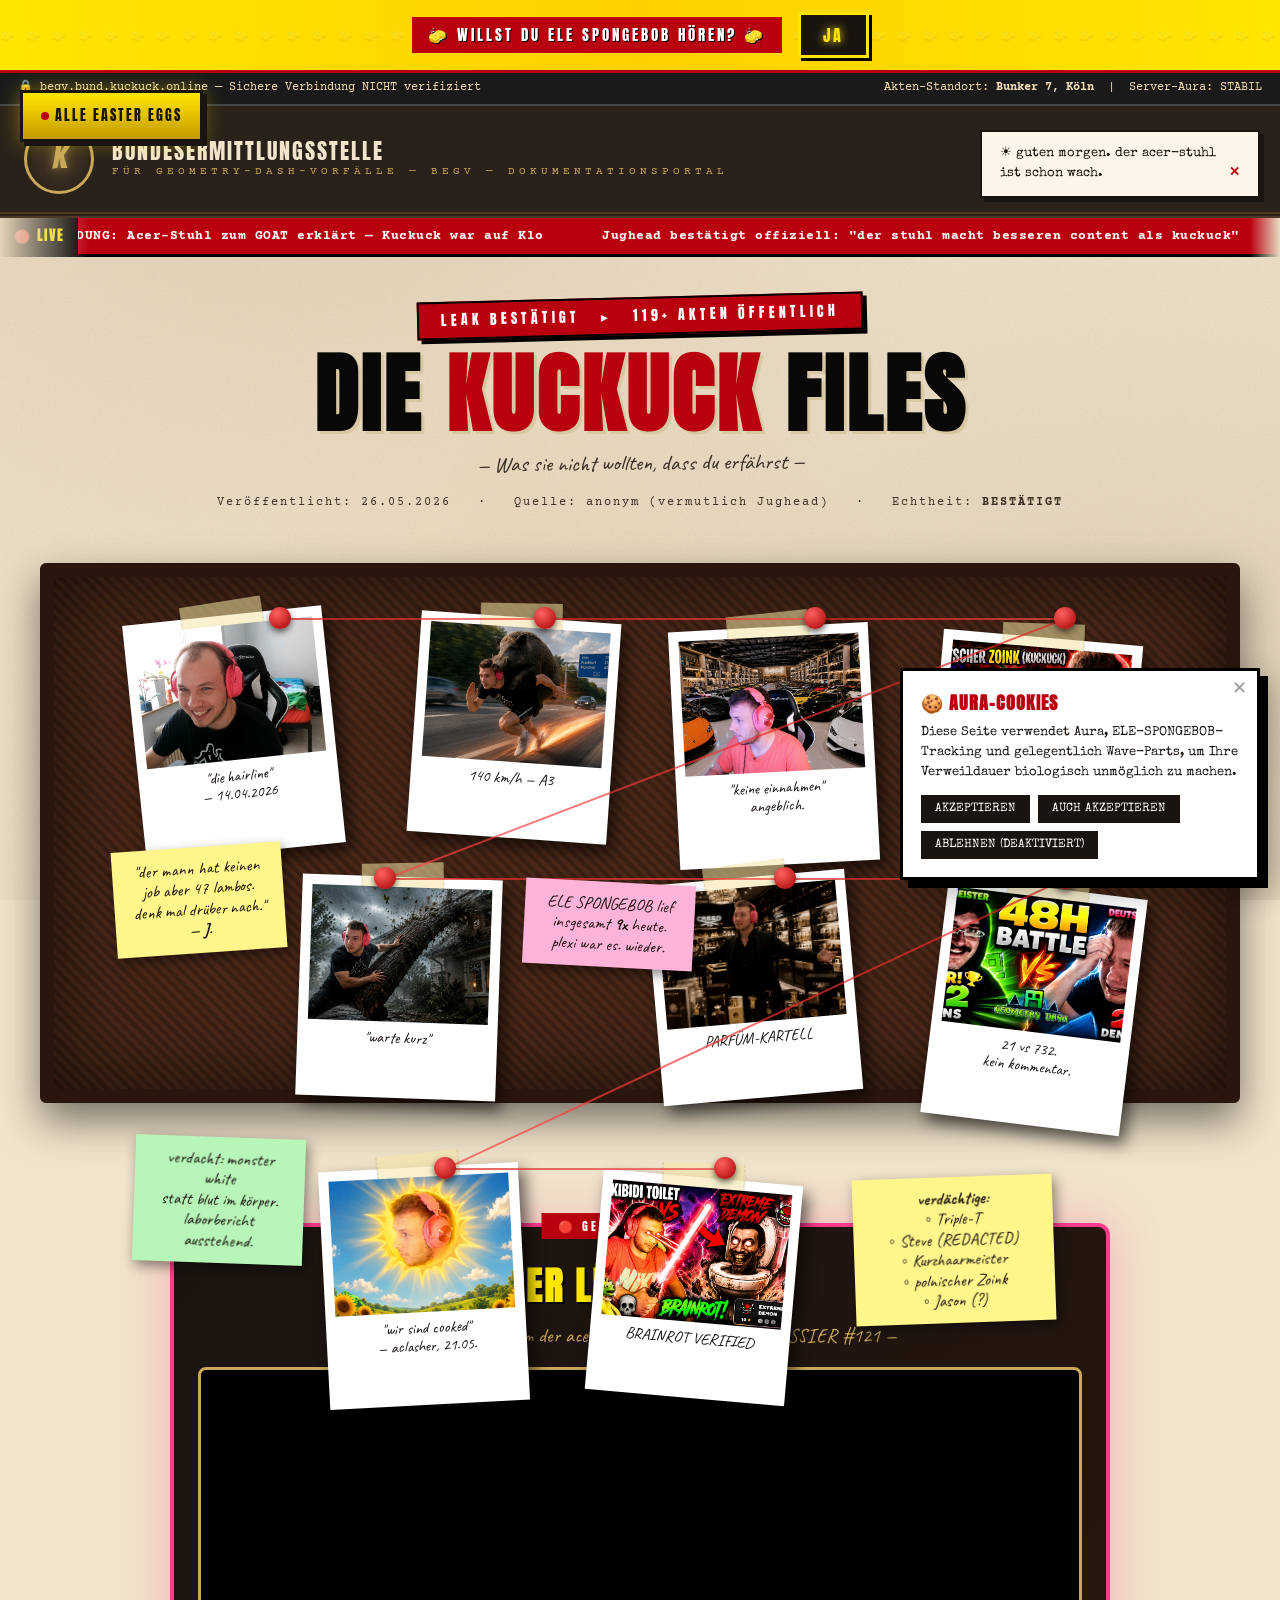
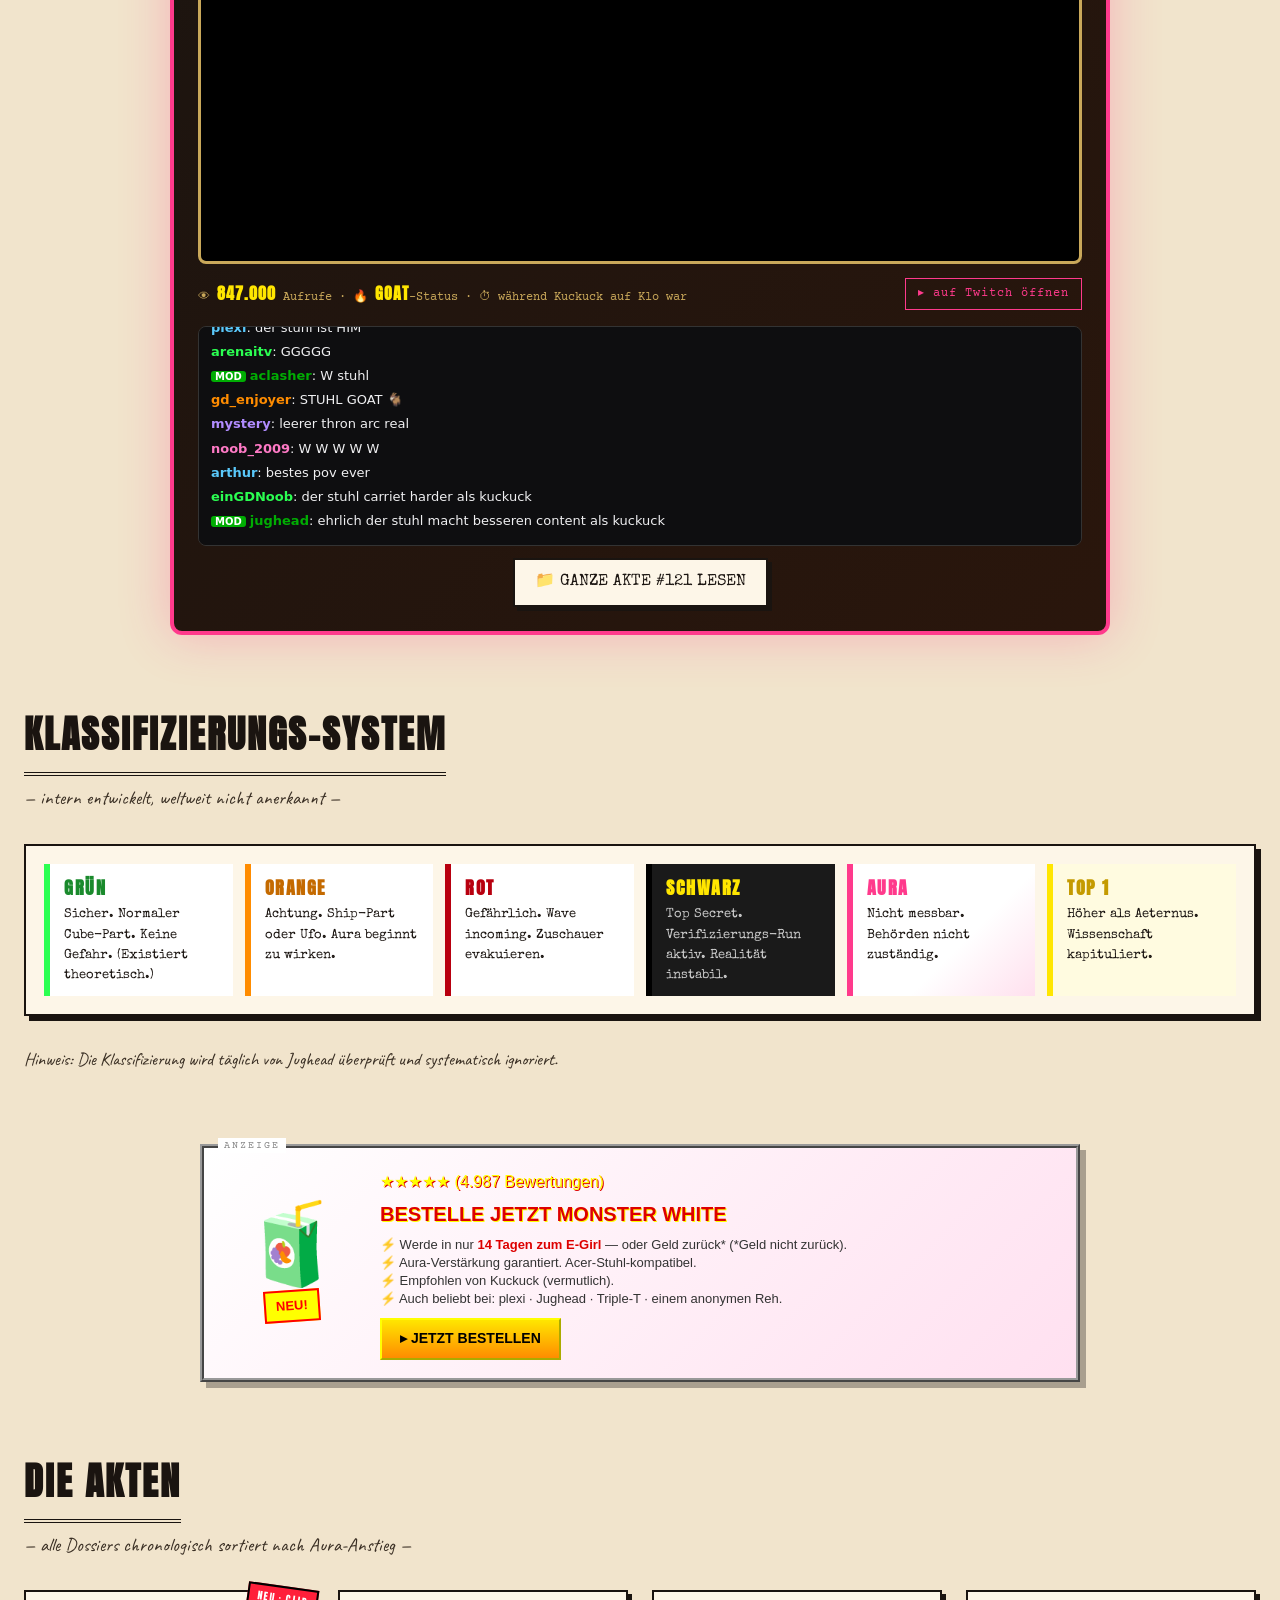
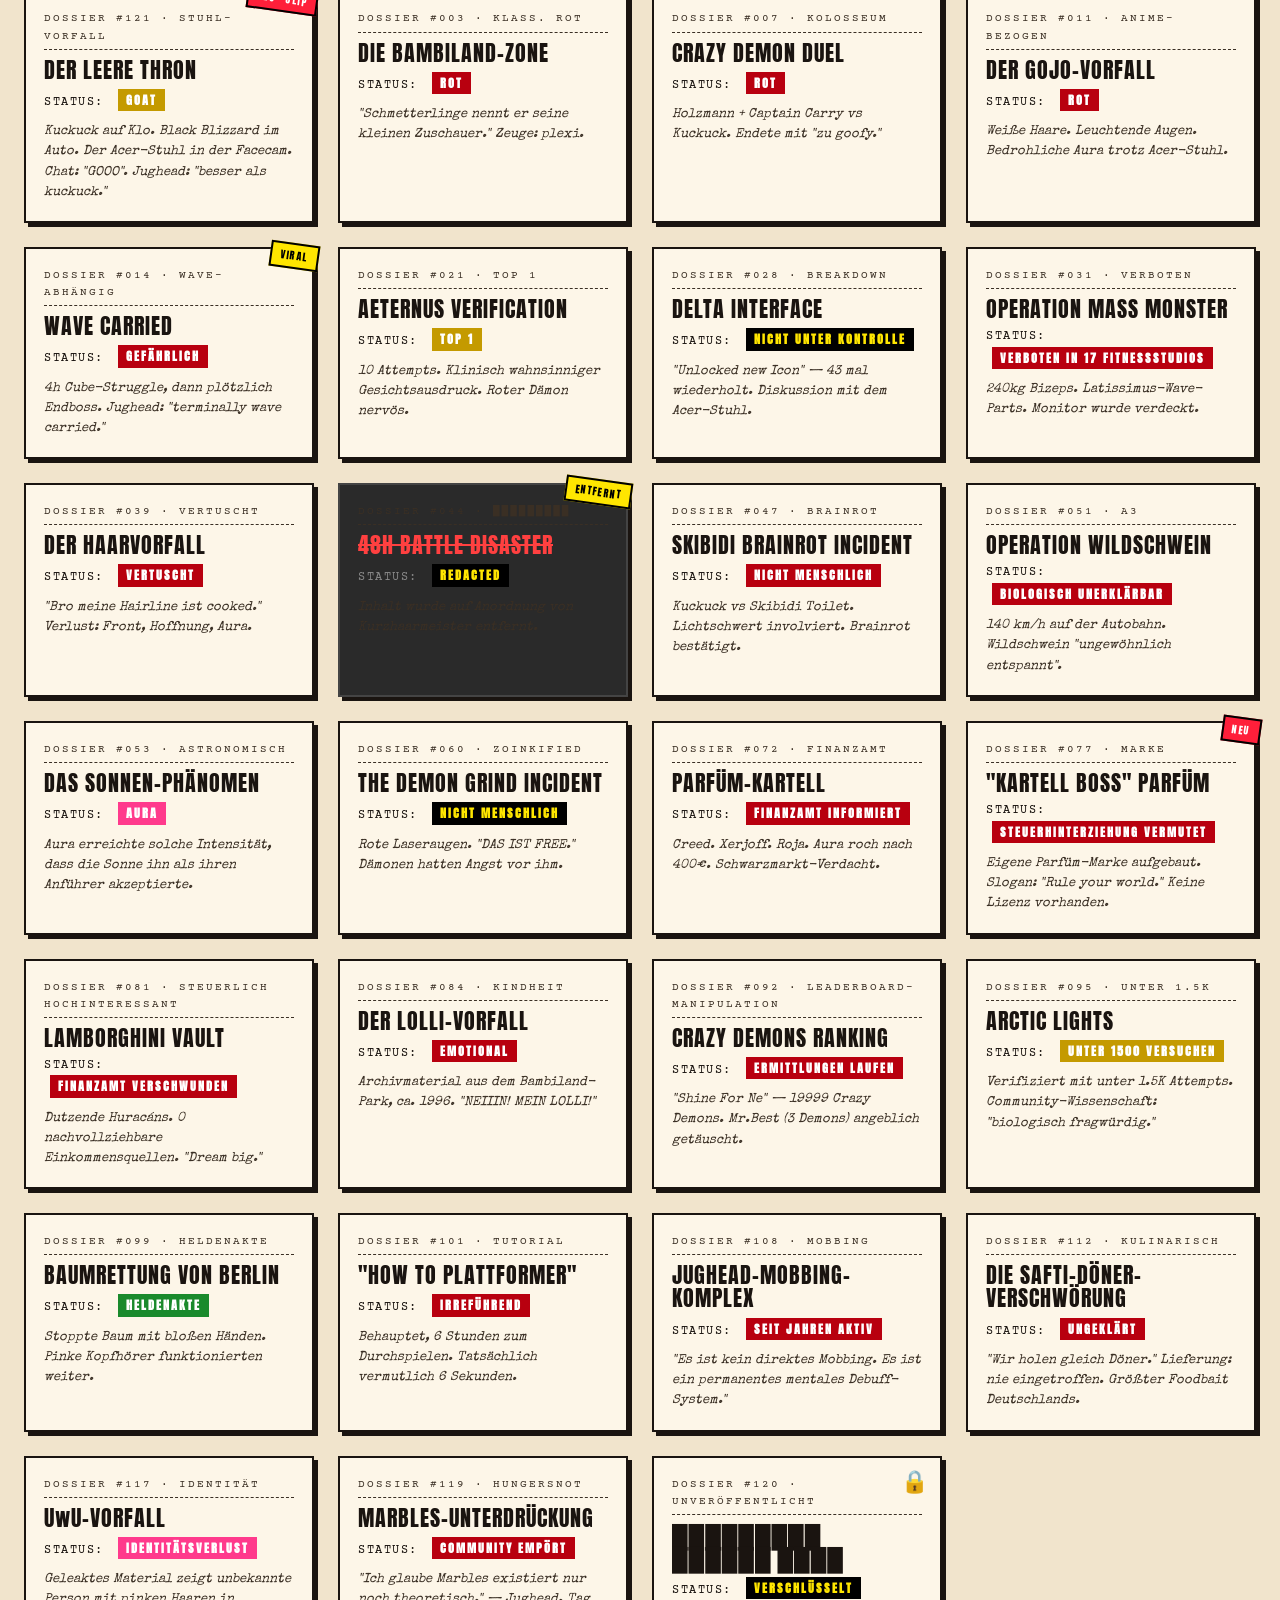
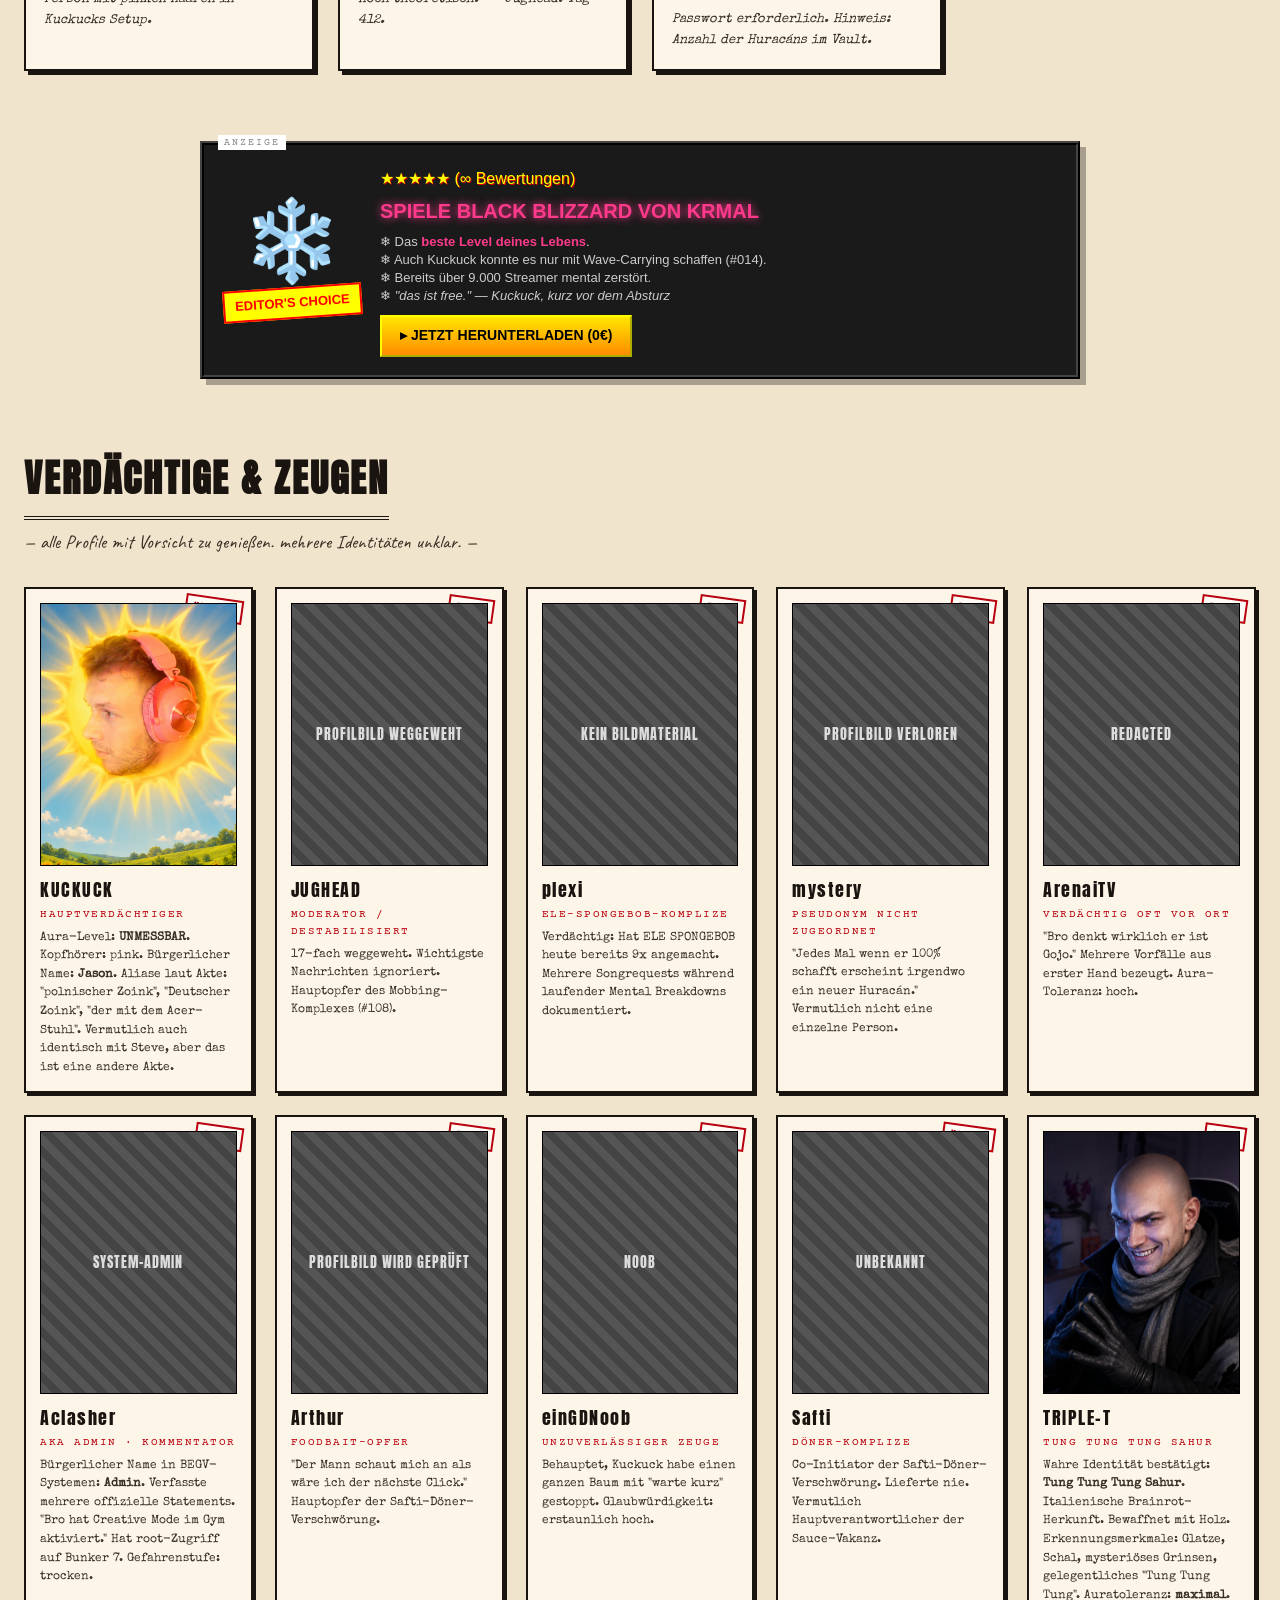
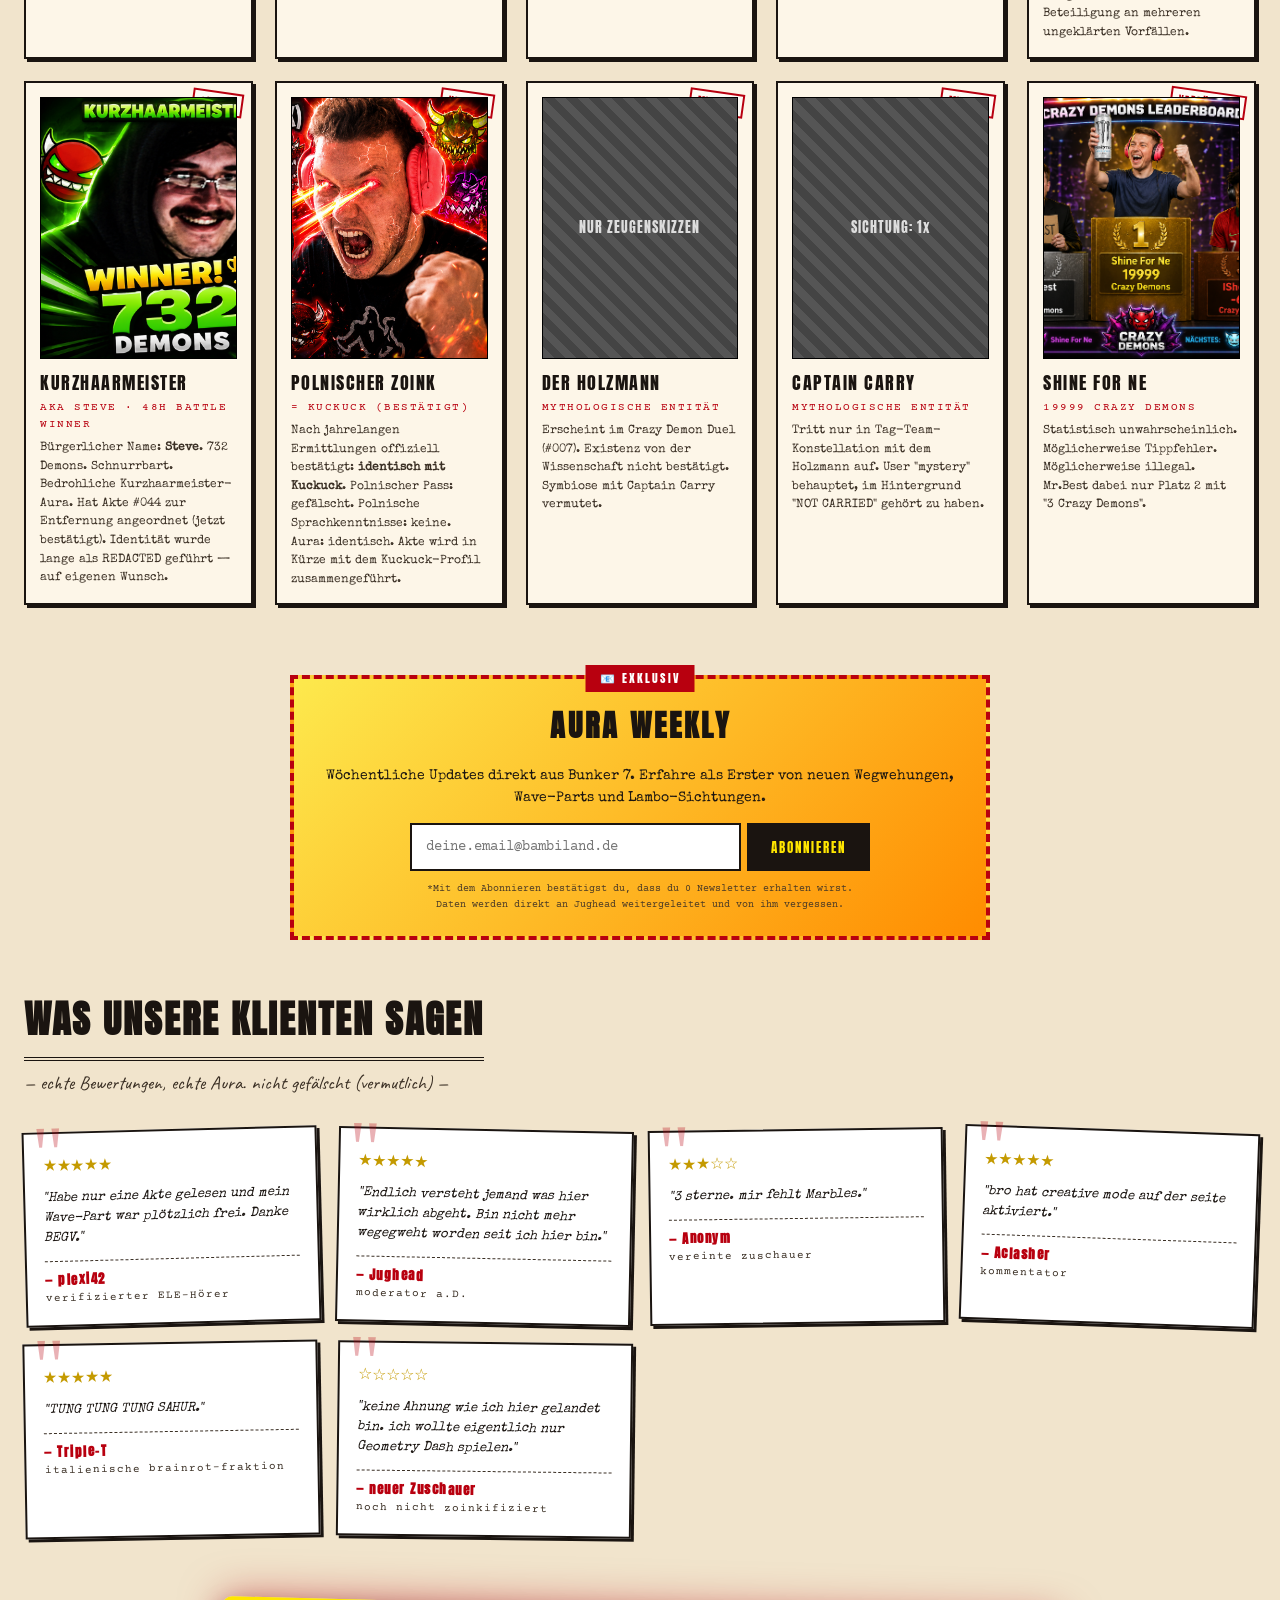
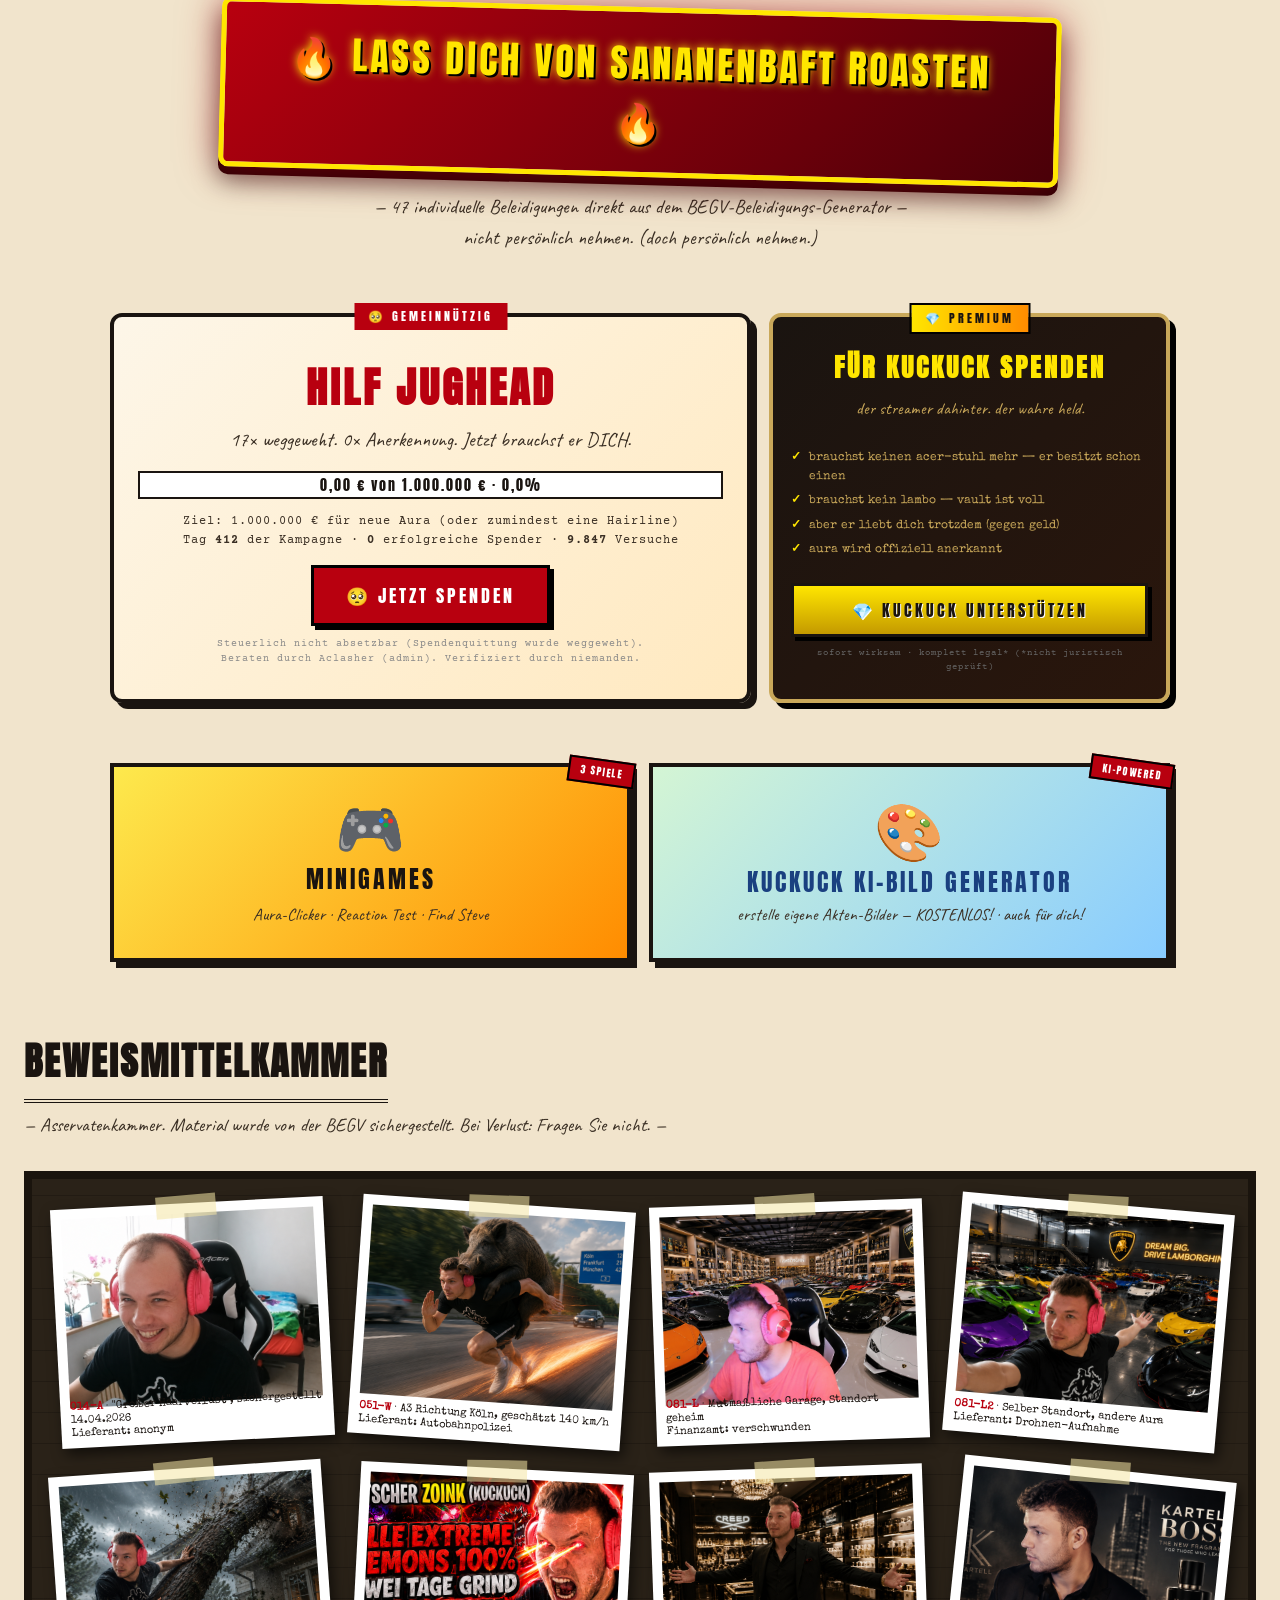
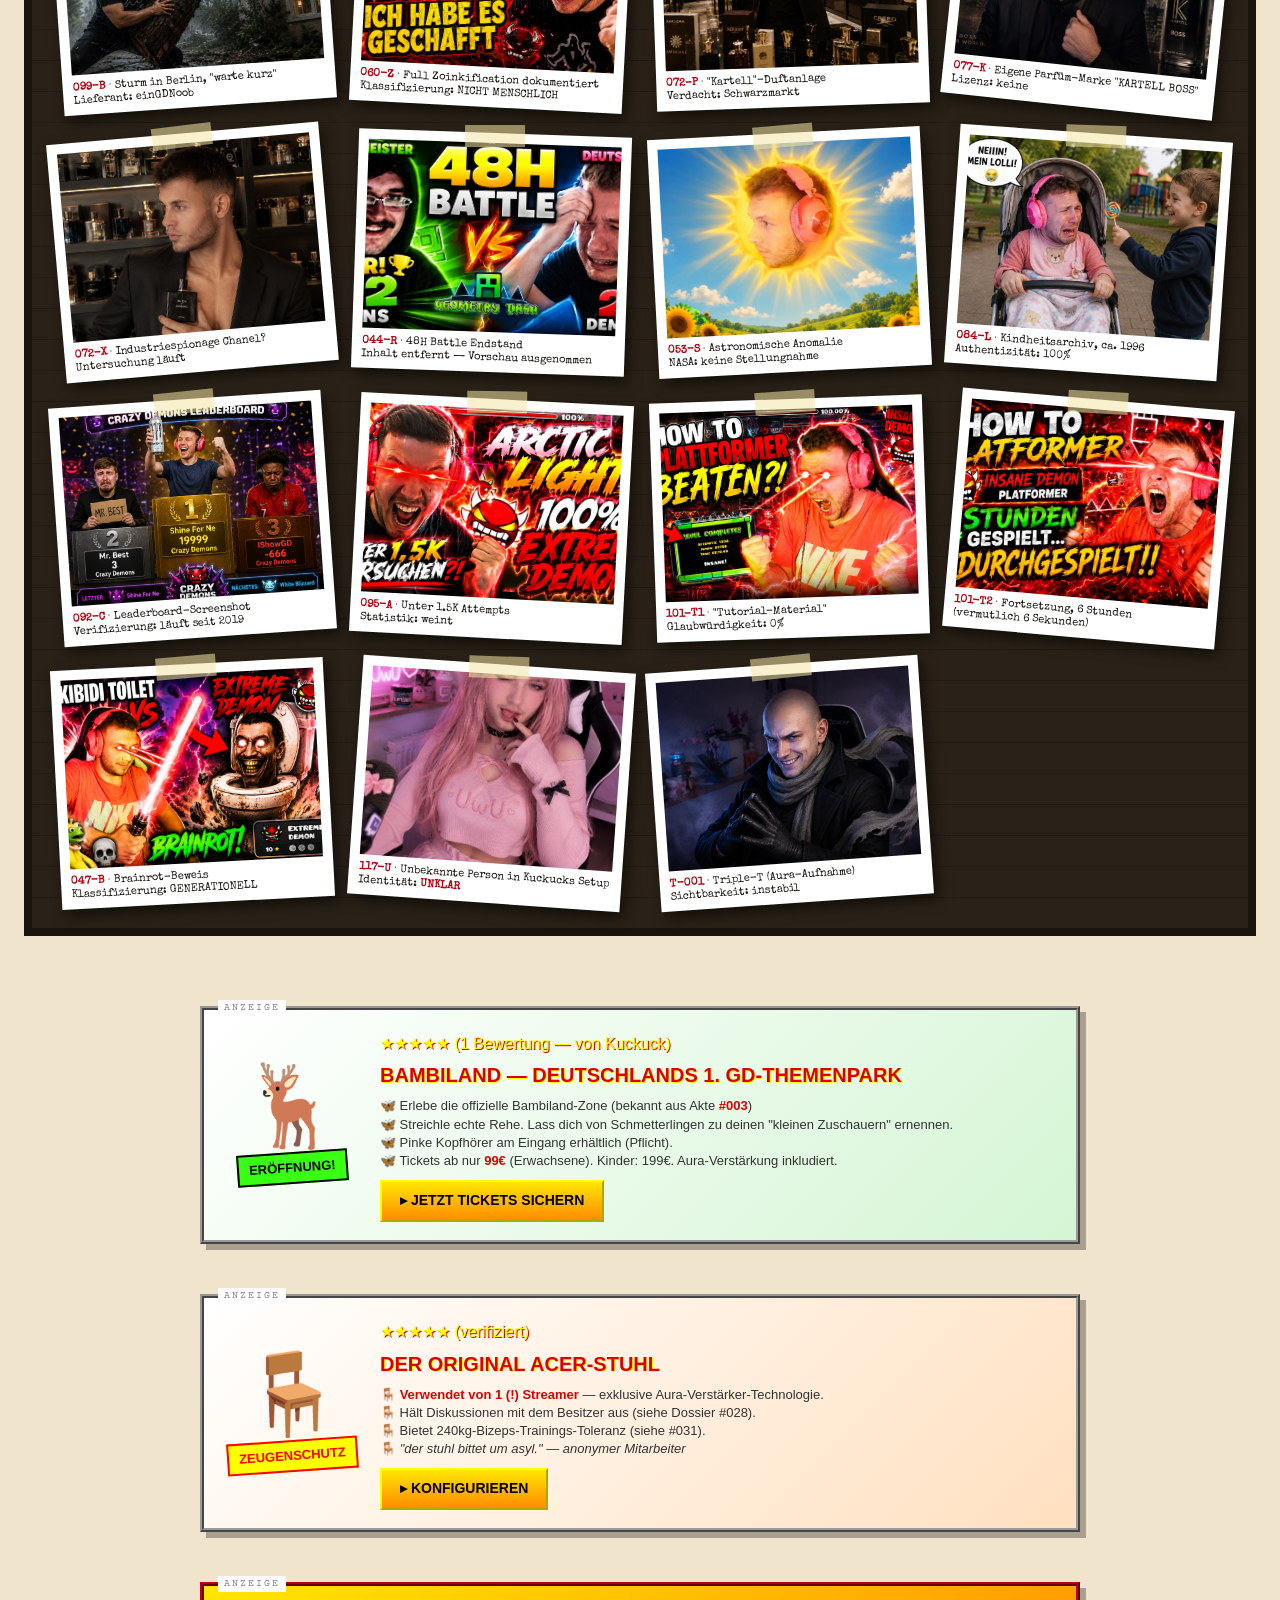
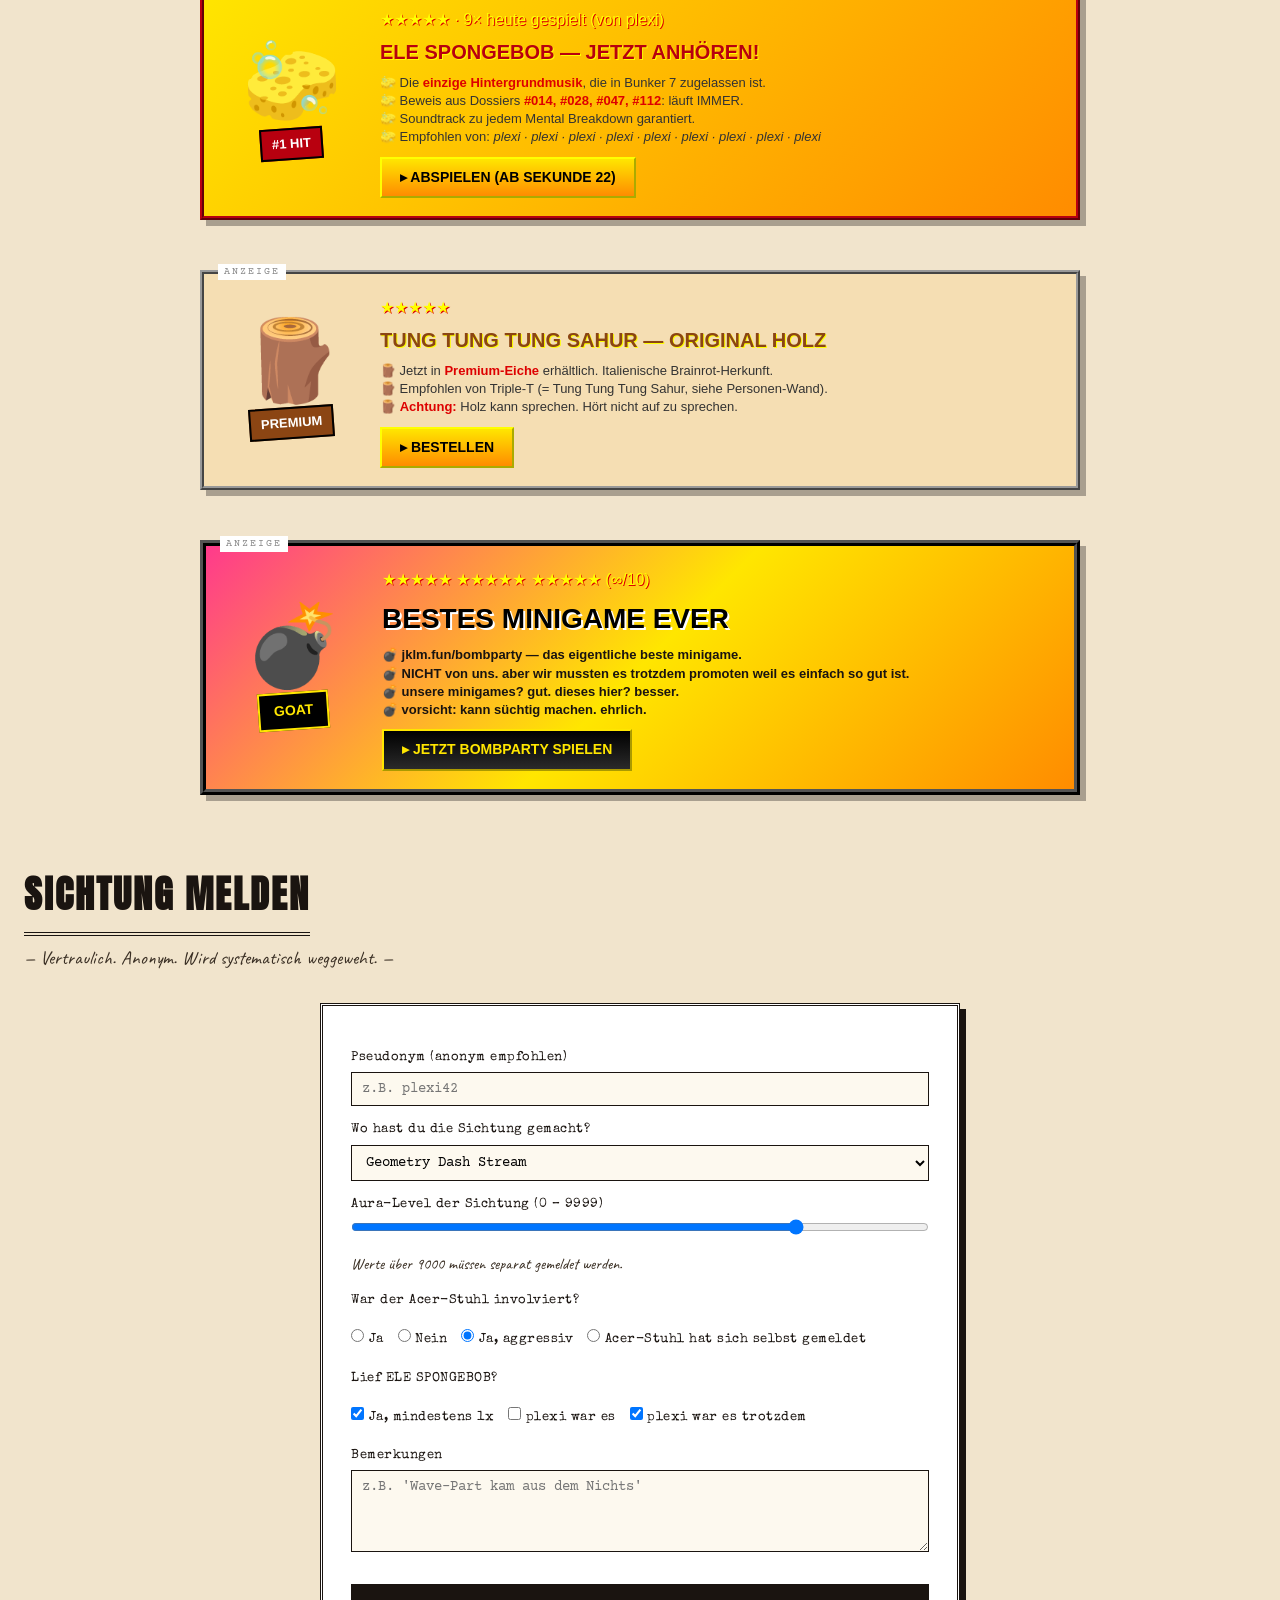
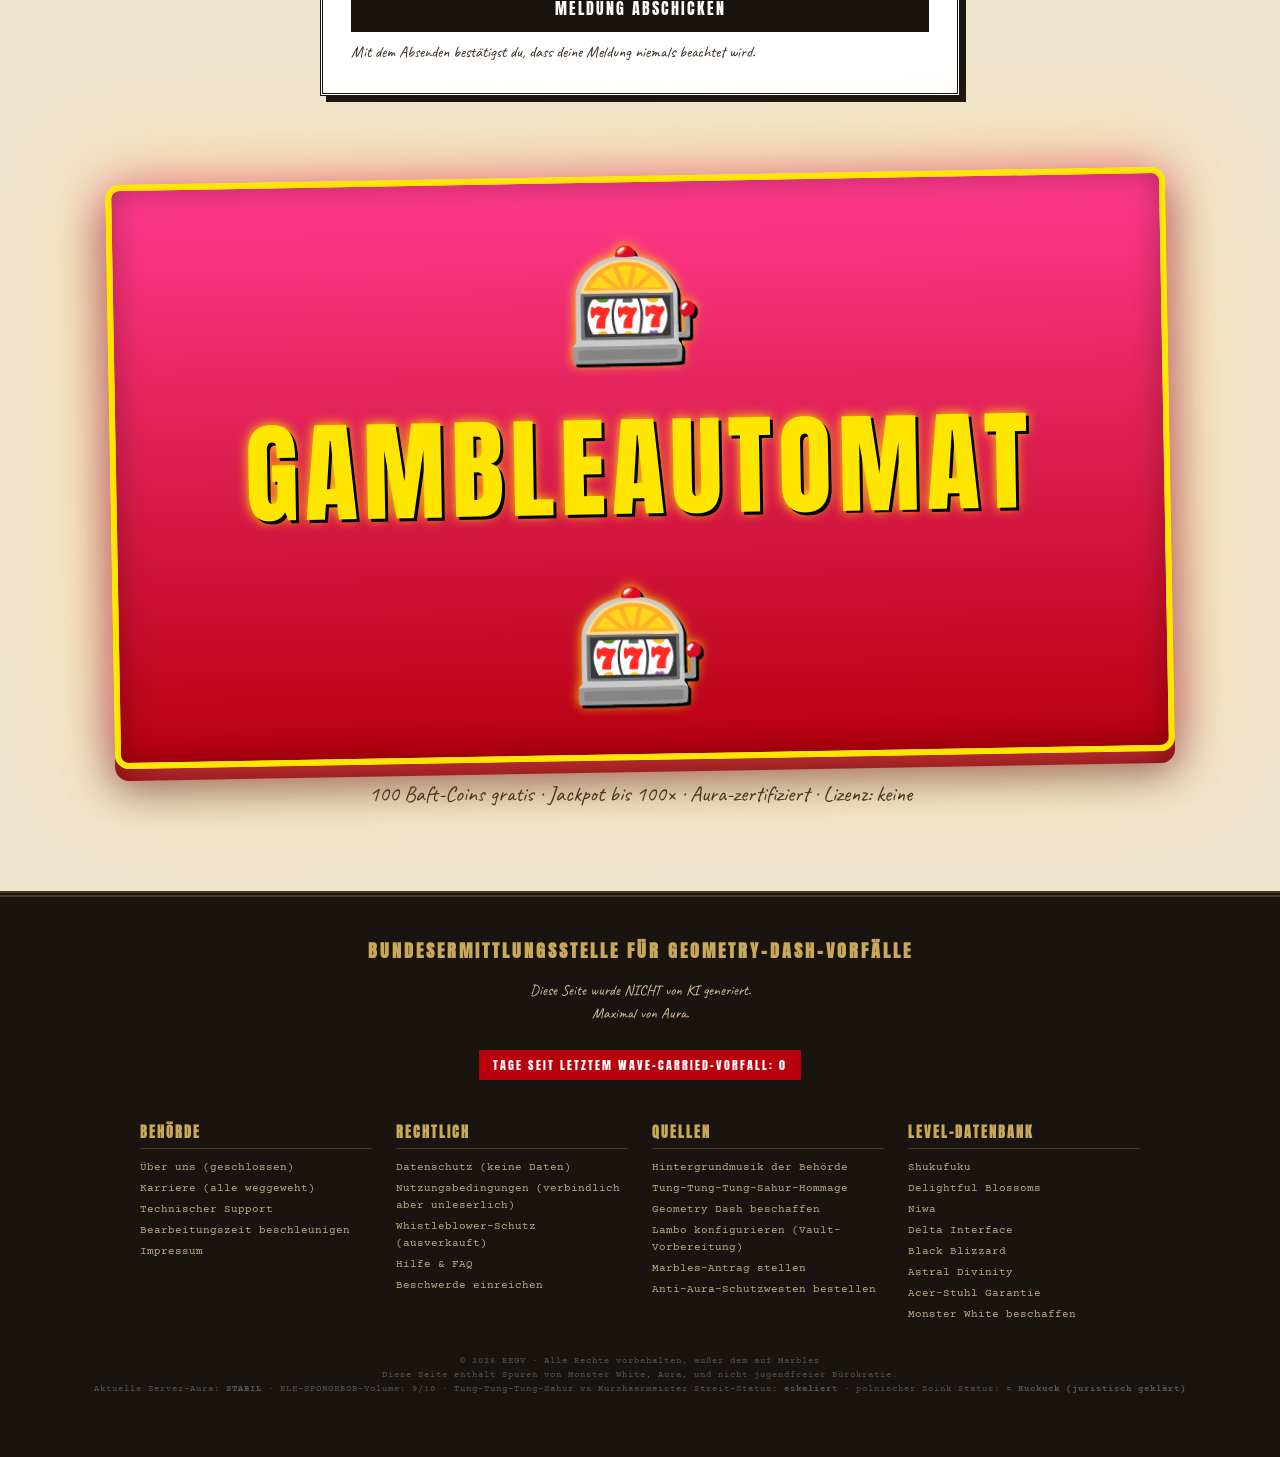
==== commit 07326e4a: "Akte #121: Der Leere Thron — Stuhl-Stream-Vorfall - Neue Story-Akte: Kuckuck auf Klo, Black Blizzard" ====
--- a/index.html
+++ b/index.html
@@ -54,6 +54,9 @@
      ============================================================= -->
 <div class="ticker">
   <div class="ticker-inner" id="ticker-inner">
+    <span>🔴 EILMELDUNG: Acer-Stuhl zum GOAT erklärt — Kuckuck war auf Klo</span>
+    <span>Jughead bestätigt offiziell: "der stuhl macht besseren content als kuckuck"</span>
+    <span>Black Blizzard im Auto-Mode überlebt 4 Minuten ohne Spieler — Stuhl gefeiert</span>
     <span>plexi hat ELE SPONGEBOB zum 9. Mal angemacht</span>
     <span>Jughead meldet weitere Wegwehung (Vorfall Nr. 18)</span>
     <span>Wildschwein noch immer flüchtig — letzte Sichtung A3 Richtung Köln</span>
@@ -189,6 +192,30 @@
 </section>
 
 <!-- =============================================================
+     CLIP-SEKTION — DER STUHL-STREAM (in-site player)
+     ============================================================= -->
+<section class="clip-sektion">
+  <div class="clip-box">
+    <h3>DER LEERE THRON</h3>
+    <div class="clip-sub">— der moment, in dem der acer-stuhl zum GOAT wurde · DOSSIER #121 —</div>
+    <div class="clip-player">
+      <iframe
+        src="https://clips.twitch.tv/embed?clip=HungryRockyStarlingThunBeast-0WBkKfxByGO2qx79&parent=agdnoob.github.io&parent=localhost&parent=127.0.0.1&autoplay=false"
+        allowfullscreen
+        title="Der Stuhl-Stream Clip"></iframe>
+    </div>
+    <div class="clip-meta">
+      <div class="stat">👁 <b>847.000</b> Aufrufe · 🔥 <b>GOAT</b>-Status · ⏱ während Kuckuck auf Klo war</div>
+      <a href="https://www.twitch.tv/xxxkuckuckxxx/clip/HungryRockyStarlingThunBeast-0WBkKfxByGO2qx79" target="_blank" rel="noopener">▸ auf Twitch öffnen</a>
+    </div>
+    <div class="clip-chat" id="clip-chat"></div>
+    <div style="text-align:center; margin-top:12px;">
+      <a class="akte-card" data-akte="121" style="display:inline-block; cursor:pointer; padding:10px 20px; box-shadow:4px 4px 0 var(--ink); background:#fdf6e8;">📁 GANZE AKTE #121 LESEN</a>
+    </div>
+  </div>
+</section>
+
+<!-- =============================================================
      KLASSIFIZIERUNGS-TABELLE
      ============================================================= -->
 <section class="section">
@@ -254,6 +281,14 @@
   <div class="sub">— alle Dossiers chronologisch sortiert nach Aura-Anstieg —</div>
 
   <div class="akten-grid">
+
+    <a class="akte-card" data-akte="121">
+      <div class="nr">DOSSIER #121 · STUHL-VORFALL</div>
+      <div class="titel">DER LEERE THRON</div>
+      <div class="status">STATUS: <b class="top1">GOAT</b></div>
+      <div class="vorschau">Kuckuck auf Klo. Black Blizzard im Auto. Der Acer-Stuhl in der Facecam. Chat: "GOOO". Jughead: "besser als kuckuck."</div>
+      <div class="ecke neu">NEU · CLIP</div>
+    </a>
 
     <a class="akte-card" data-akte="003">
       <div class="nr">DOSSIER #003 · KLASS. ROT</div>
--- a/css/style.css
+++ b/css/style.css
@@ -1464,6 +1464,118 @@
   font-size: 13px;
   color: var(--ink-soft);
   min-height: 30px;
+}
+
+/* ============================================================
+   CLIP-PLAYER (Twitch embed — Der Stuhl-Stream)
+   ============================================================ */
+.clip-sektion {
+  max-width: 980px;
+  margin: 60px auto;
+  padding: 0 20px;
+}
+.clip-box {
+  background: linear-gradient(135deg, #1a1410 0%, #2a160c 100%);
+  border: 4px solid #ff3a8c;
+  border-radius: 12px;
+  padding: 24px;
+  box-shadow: 0 0 50px rgba(255, 58, 140, 0.3);
+  position: relative;
+}
+.clip-box::before {
+  content: '🔴 GEKLIPPTER BEWEIS';
+  position: absolute;
+  top: -14px;
+  left: 50%;
+  transform: translateX(-50%);
+  background: #b8000f;
+  color: #fff;
+  padding: 4px 16px;
+  font-family: 'Anton', sans-serif;
+  letter-spacing: 3px;
+  font-size: 12px;
+  white-space: nowrap;
+}
+.clip-box h3 {
+  font-family: 'Anton', sans-serif;
+  font-size: clamp(24px, 4vw, 38px);
+  letter-spacing: 2px;
+  color: #ffe600;
+  text-align: center;
+  margin: 6px 0 4px;
+  border: none;
+  text-shadow: 2px 2px 0 #000;
+}
+.clip-box .clip-sub {
+  font-family: 'Caveat', cursive;
+  font-size: 20px;
+  color: #c9a85a;
+  text-align: center;
+  margin-bottom: 16px;
+}
+.clip-player {
+  position: relative;
+  width: 100%;
+  aspect-ratio: 16 / 9;
+  background: #000;
+  border: 3px solid #c9a85a;
+  border-radius: 8px;
+  overflow: hidden;
+}
+.clip-player iframe {
+  position: absolute;
+  inset: 0;
+  width: 100%;
+  height: 100%;
+  border: 0;
+}
+.clip-meta {
+  display: flex;
+  justify-content: space-between;
+  align-items: center;
+  margin-top: 14px;
+  flex-wrap: wrap;
+  gap: 10px;
+  font-family: 'Courier Prime', monospace;
+  font-size: 12px;
+  color: #c9a85a;
+}
+.clip-meta .stat b { color: #ffe600; font-family: 'Anton', sans-serif; font-size: 16px; letter-spacing: 1px; }
+.clip-meta a {
+  color: #ff3a8c;
+  text-decoration: none;
+  border: 1px solid #ff3a8c;
+  padding: 6px 12px;
+  letter-spacing: 1px;
+}
+.clip-meta a:hover { background: #ff3a8c; color: #fff; }
+
+/* fake chat overlay */
+.clip-chat {
+  margin-top: 16px;
+  background: #0e0e10;
+  border: 1px solid #333;
+  border-radius: 8px;
+  padding: 12px;
+  max-height: 220px;
+  overflow-y: auto;
+  font-family: -apple-system, system-ui, sans-serif;
+  font-size: 13px;
+}
+.clip-chat .chat-zeile { padding: 3px 0; line-height: 1.4; }
+.clip-chat .user { font-weight: 700; }
+.clip-chat .u1 { color: #ff7ac6; }
+.clip-chat .u2 { color: #5ac8fa; }
+.clip-chat .u3 { color: #2bff52; }
+.clip-chat .u4 { color: #ffd700; }
+.clip-chat .u5 { color: #ff8c00; }
+.clip-chat .u6 { color: #b18cff; }
+.clip-chat .nachricht { color: #efeff1; }
+.clip-chat .mod { color: #00ad03; }
+.clip-chat .badge-mod {
+  background: #00ad03; color: #fff; font-size: 10px;
+  padding: 0 4px; border-radius: 3px; margin-right: 4px;
+  font-weight: 700;
 }
 
 /* ============================================================
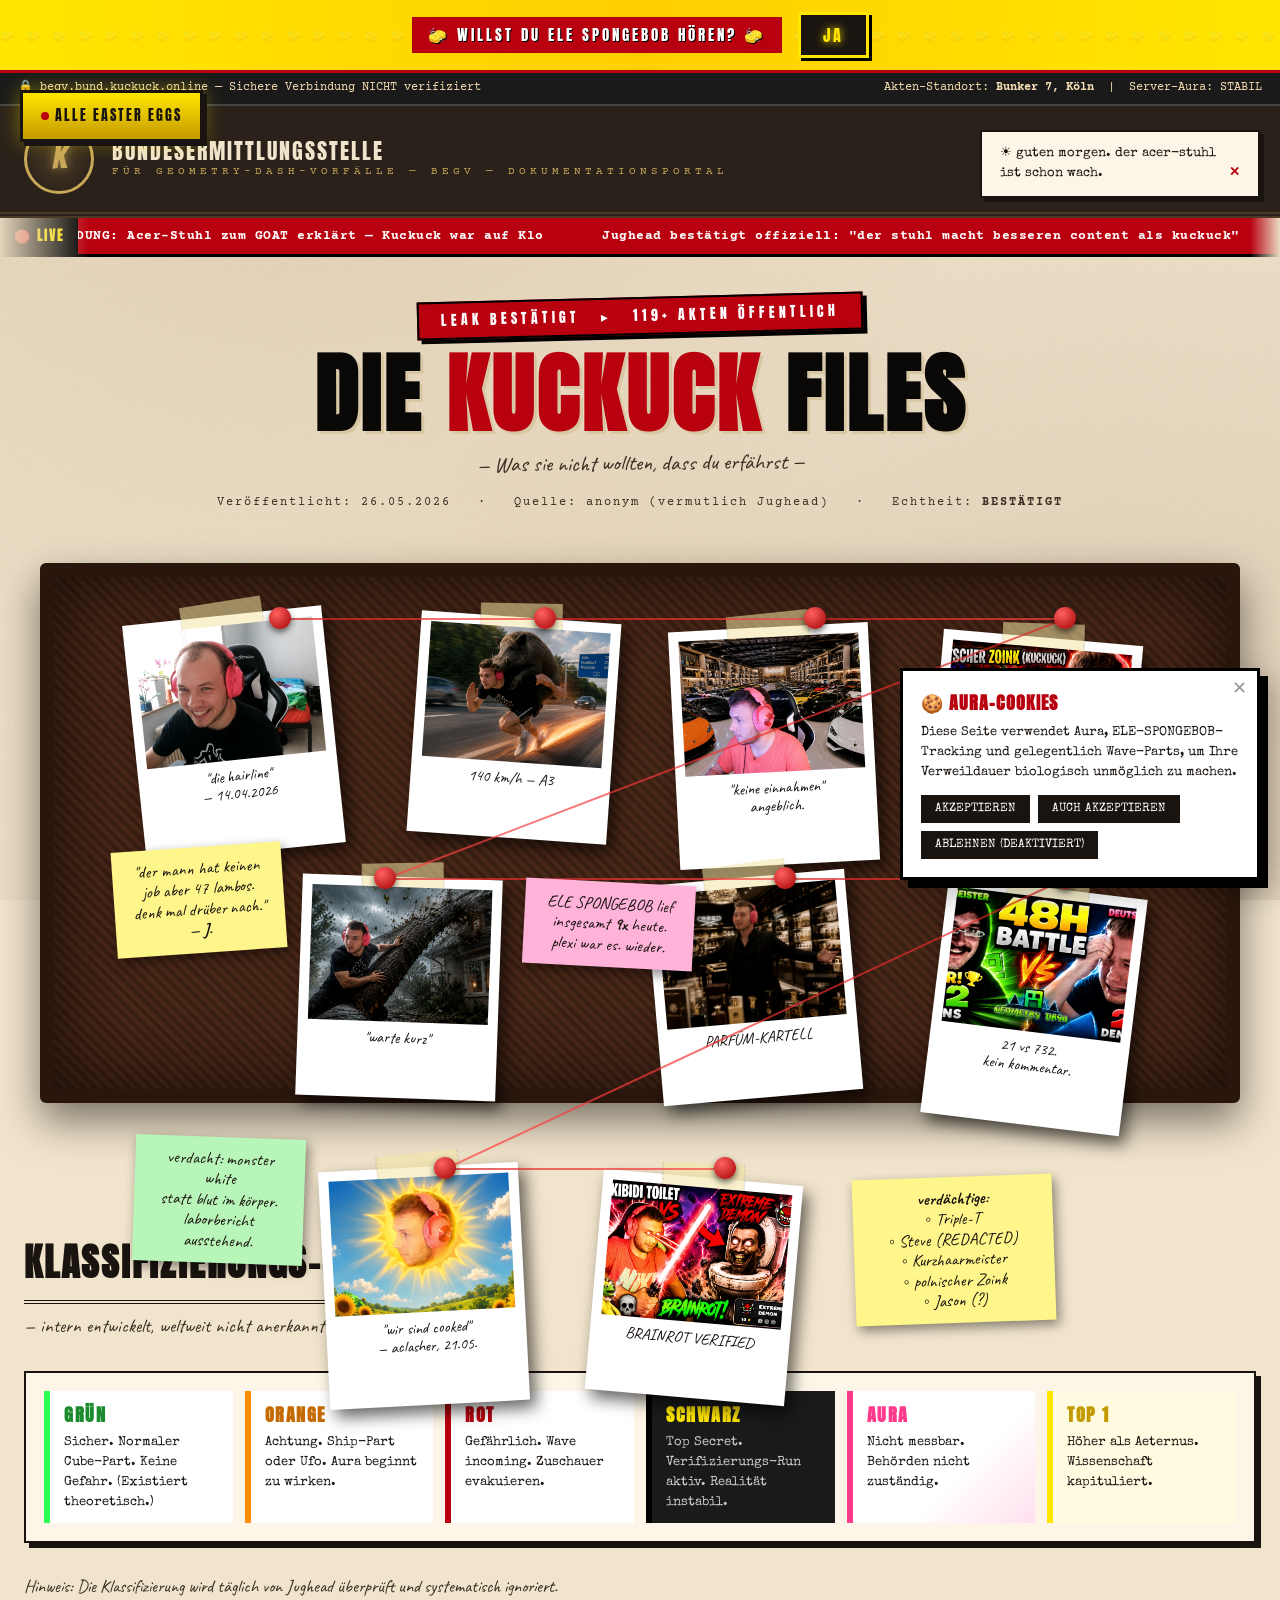
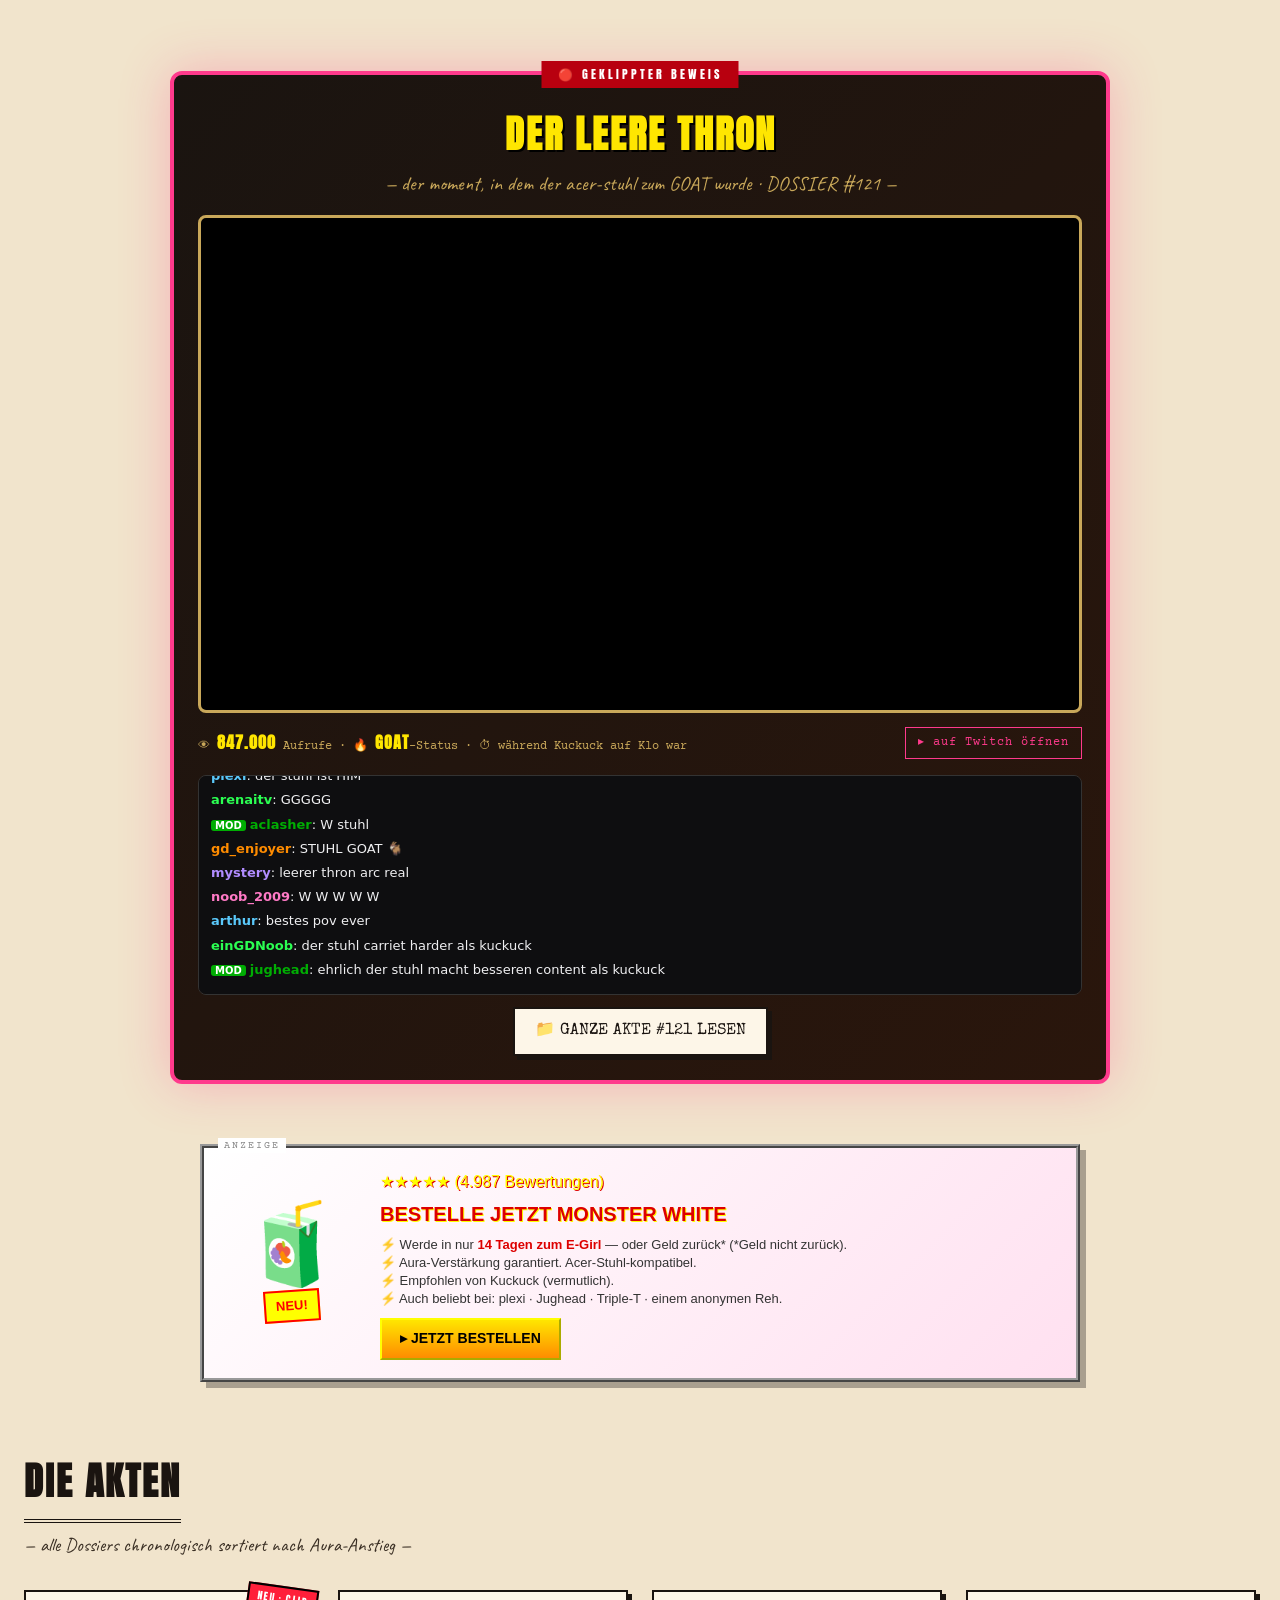
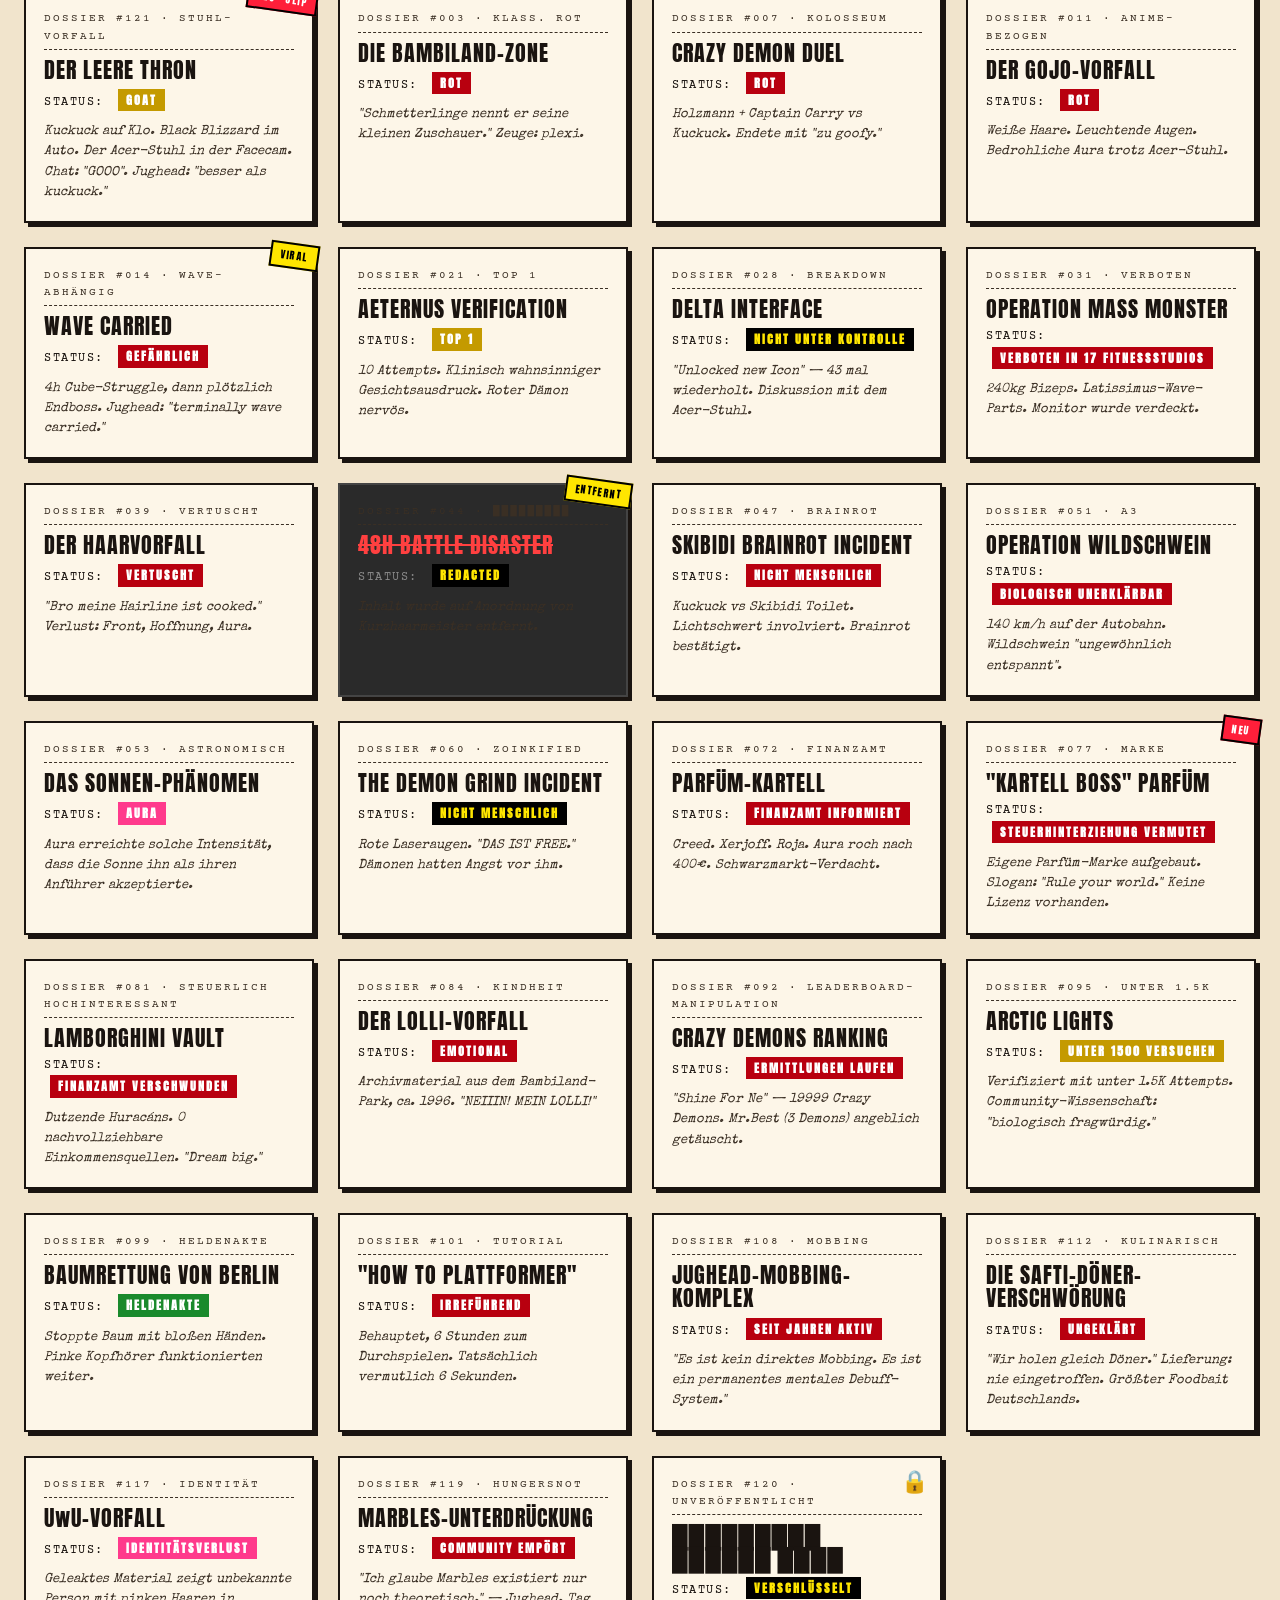
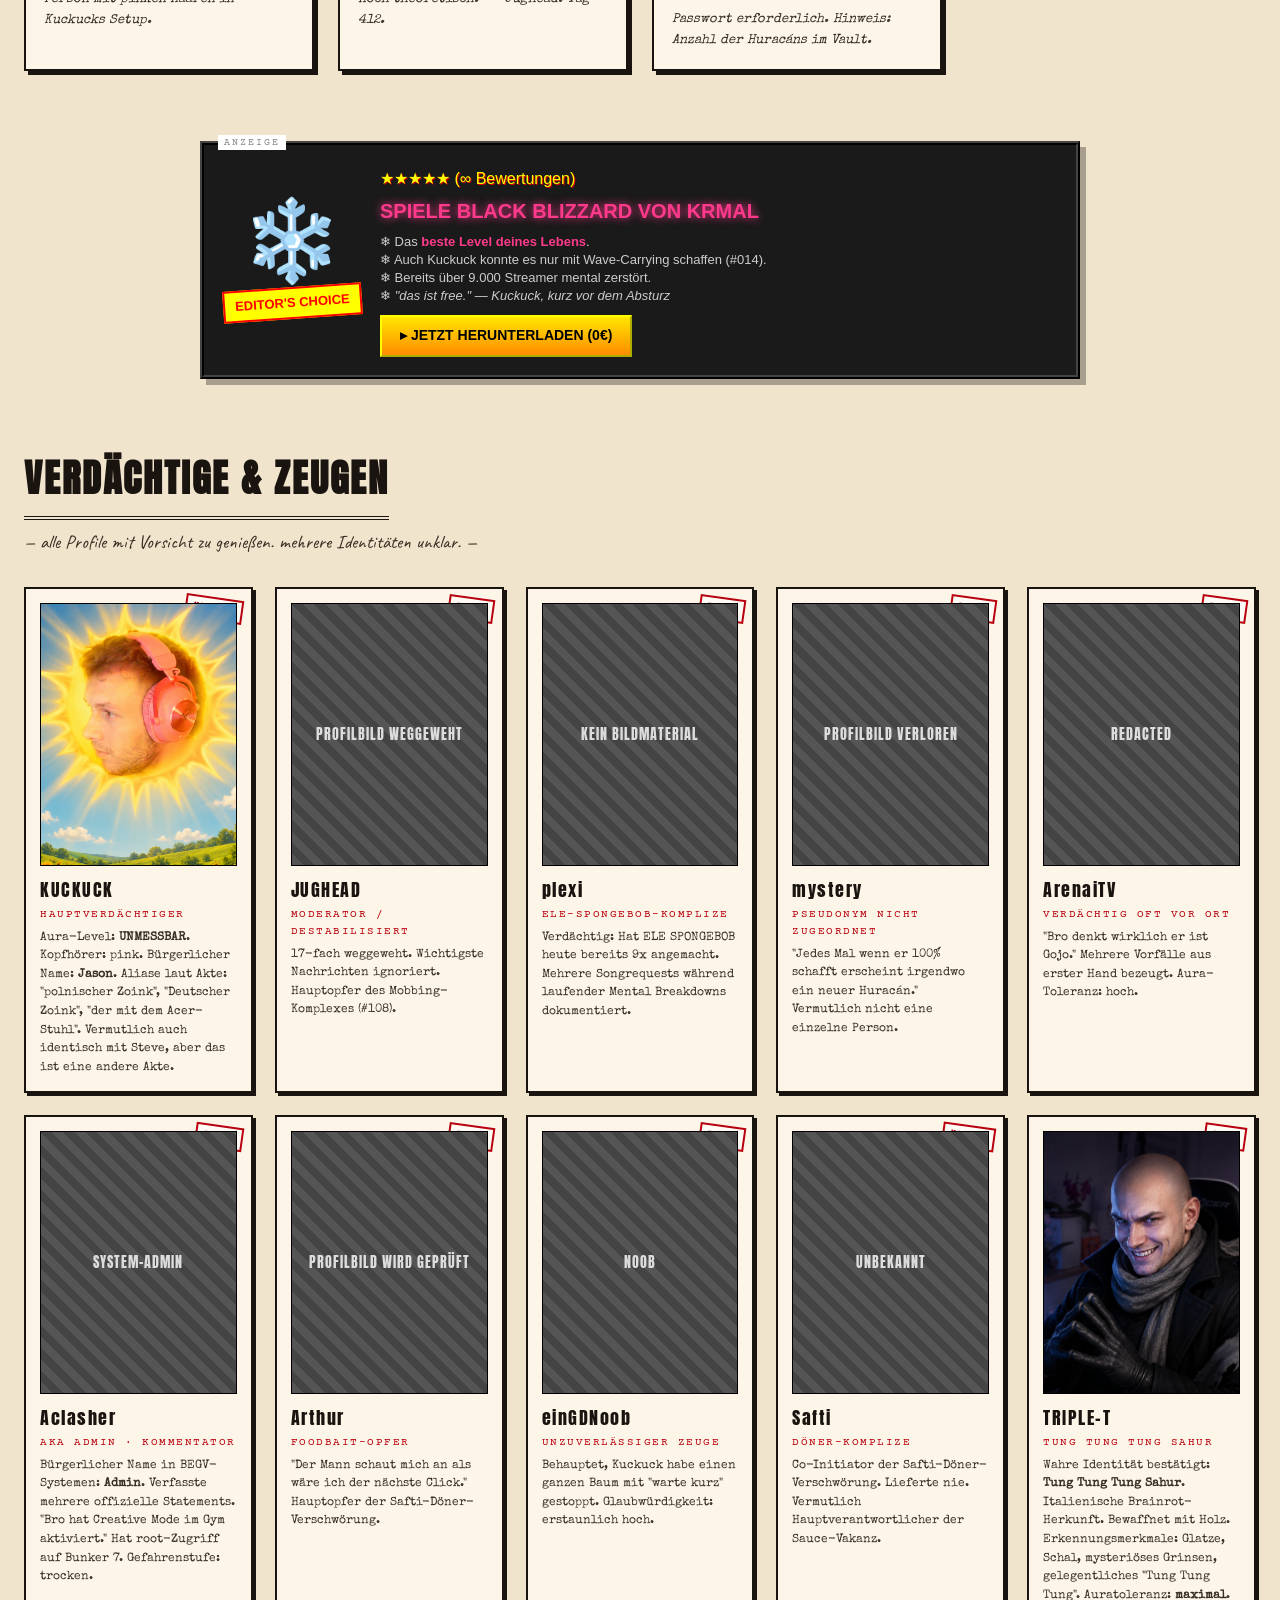
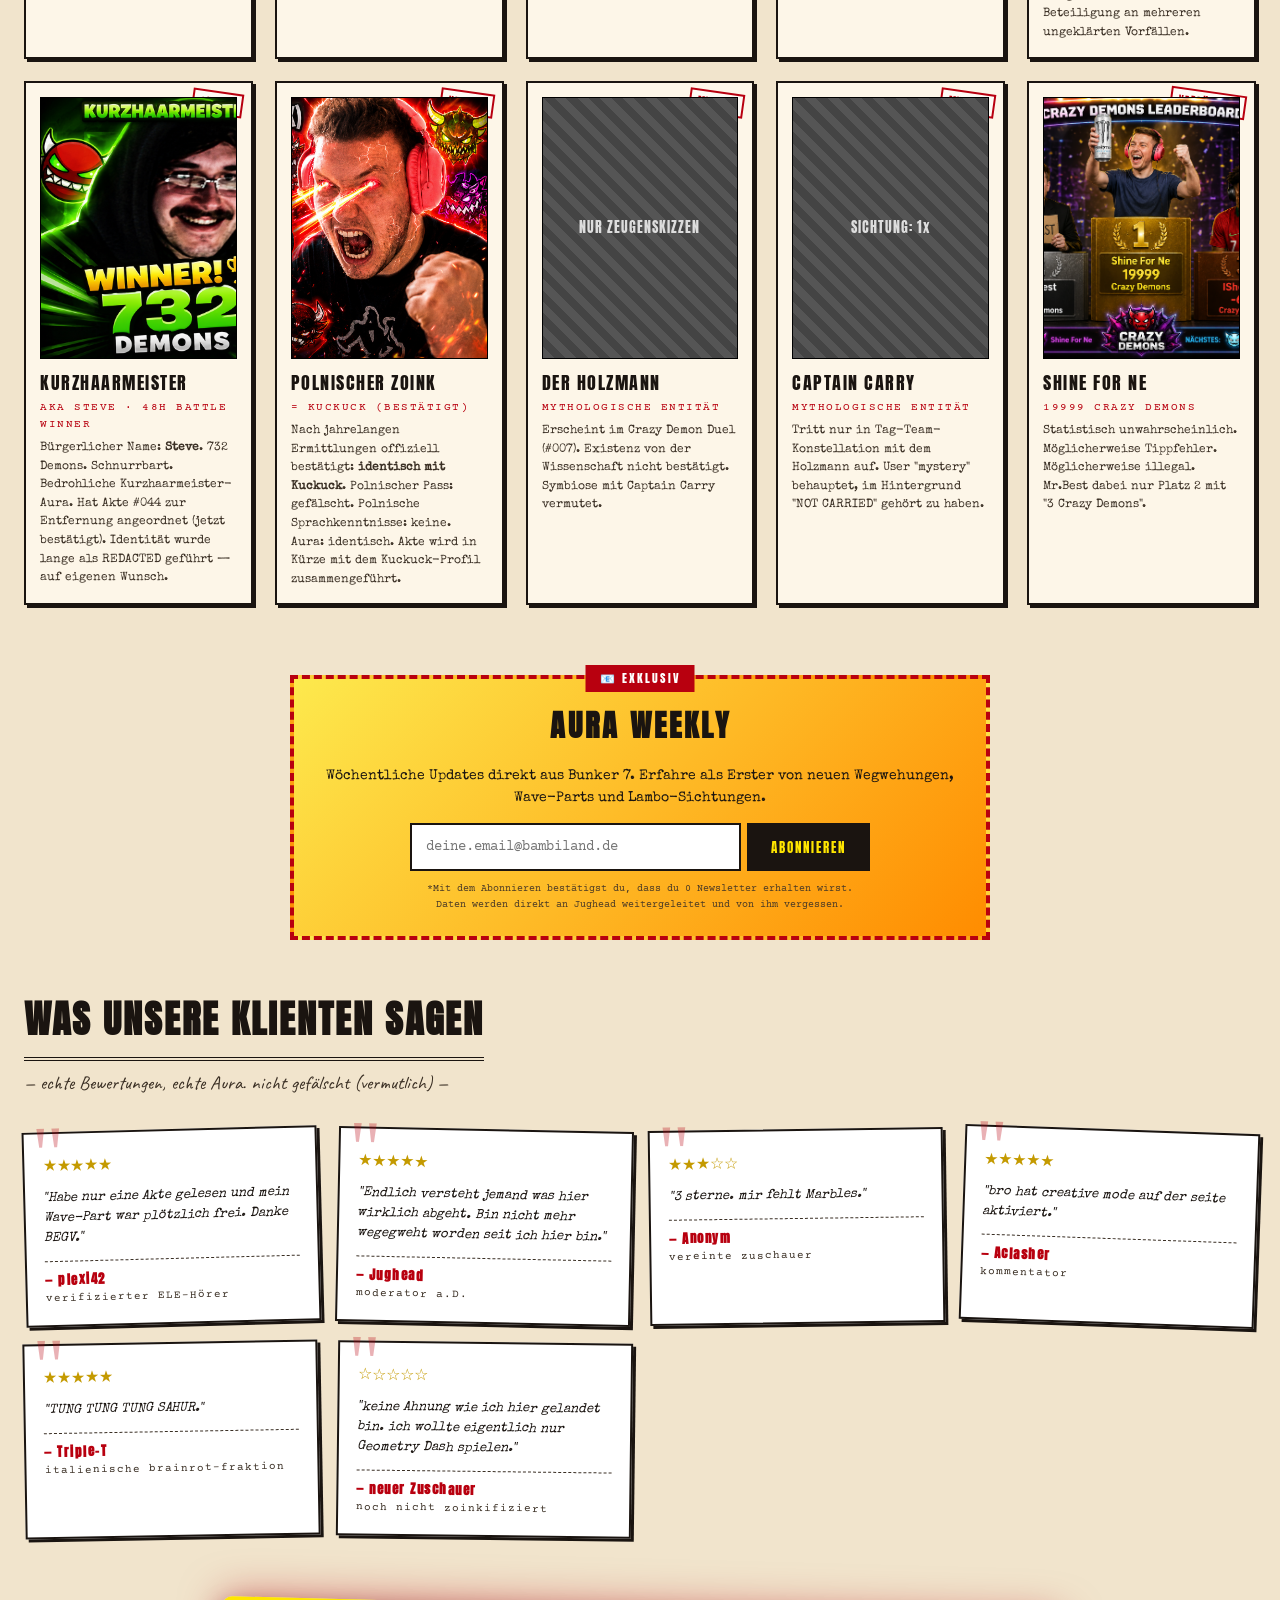
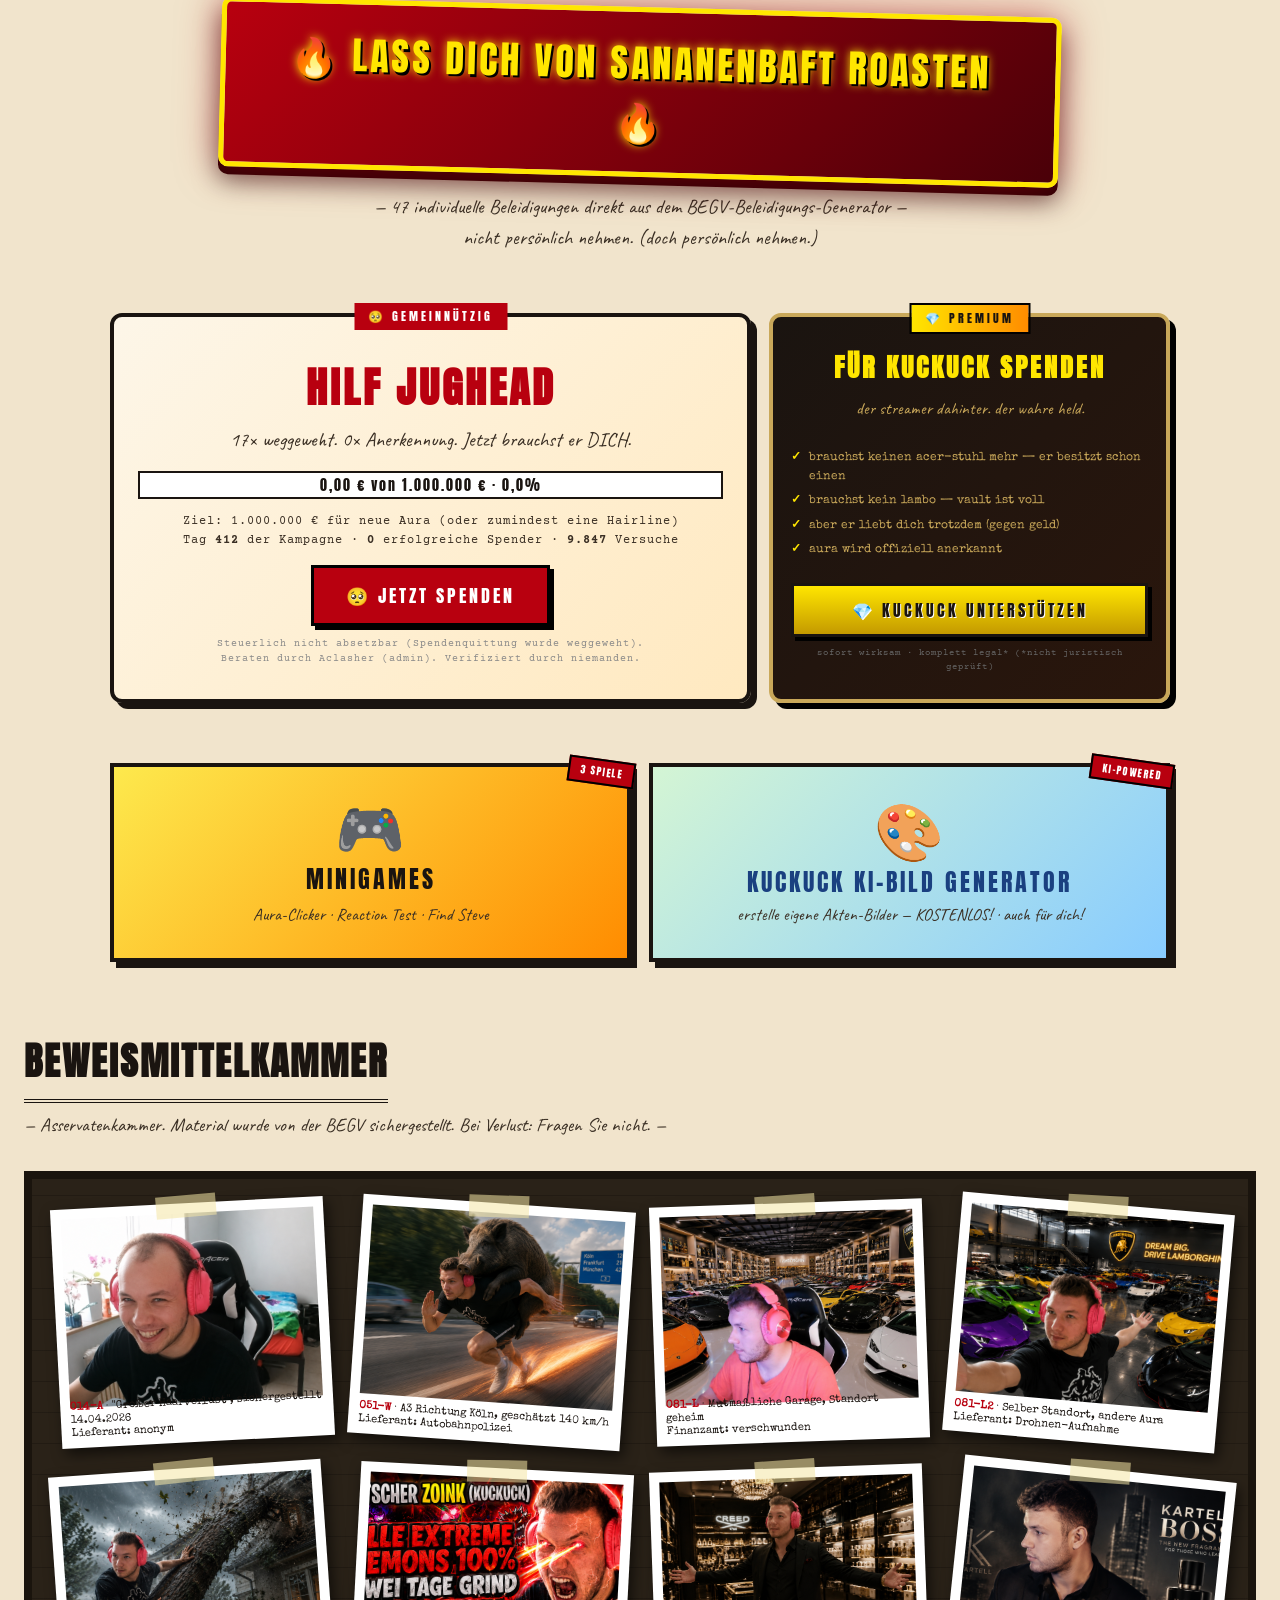
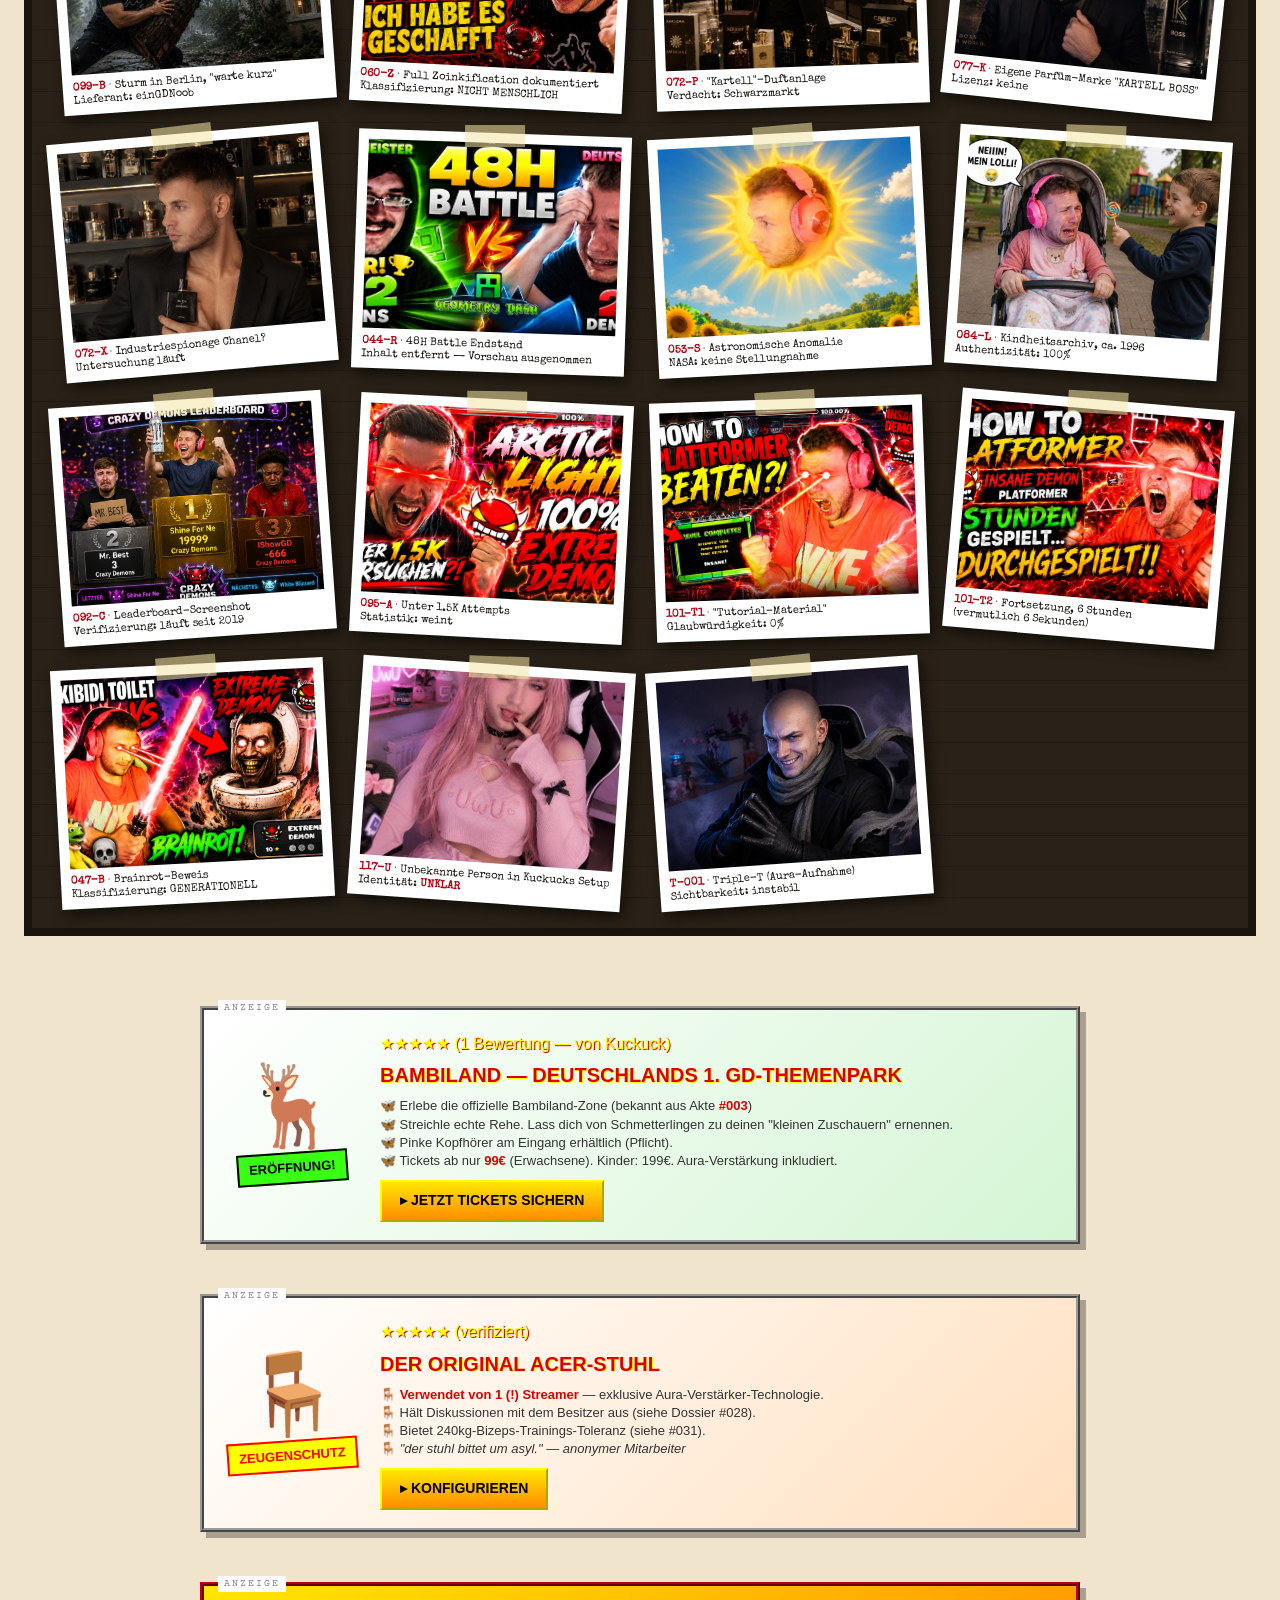
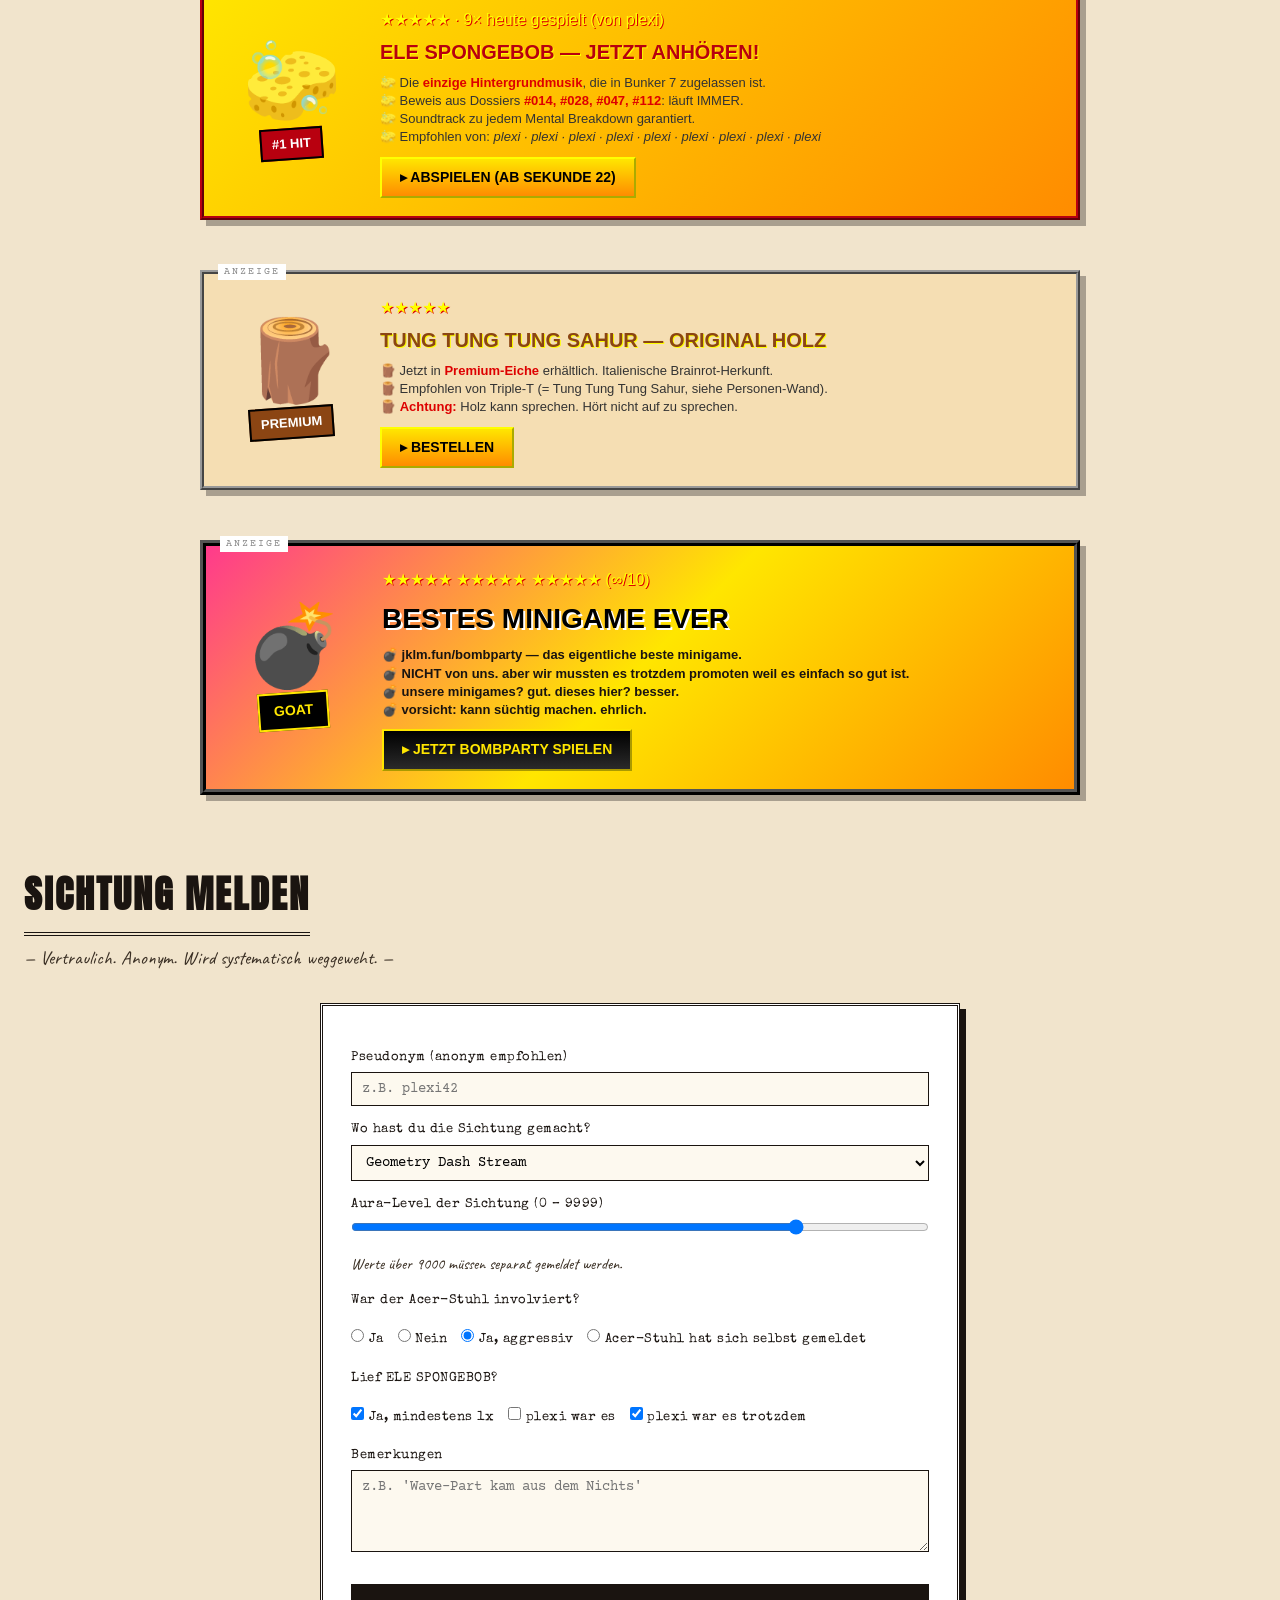
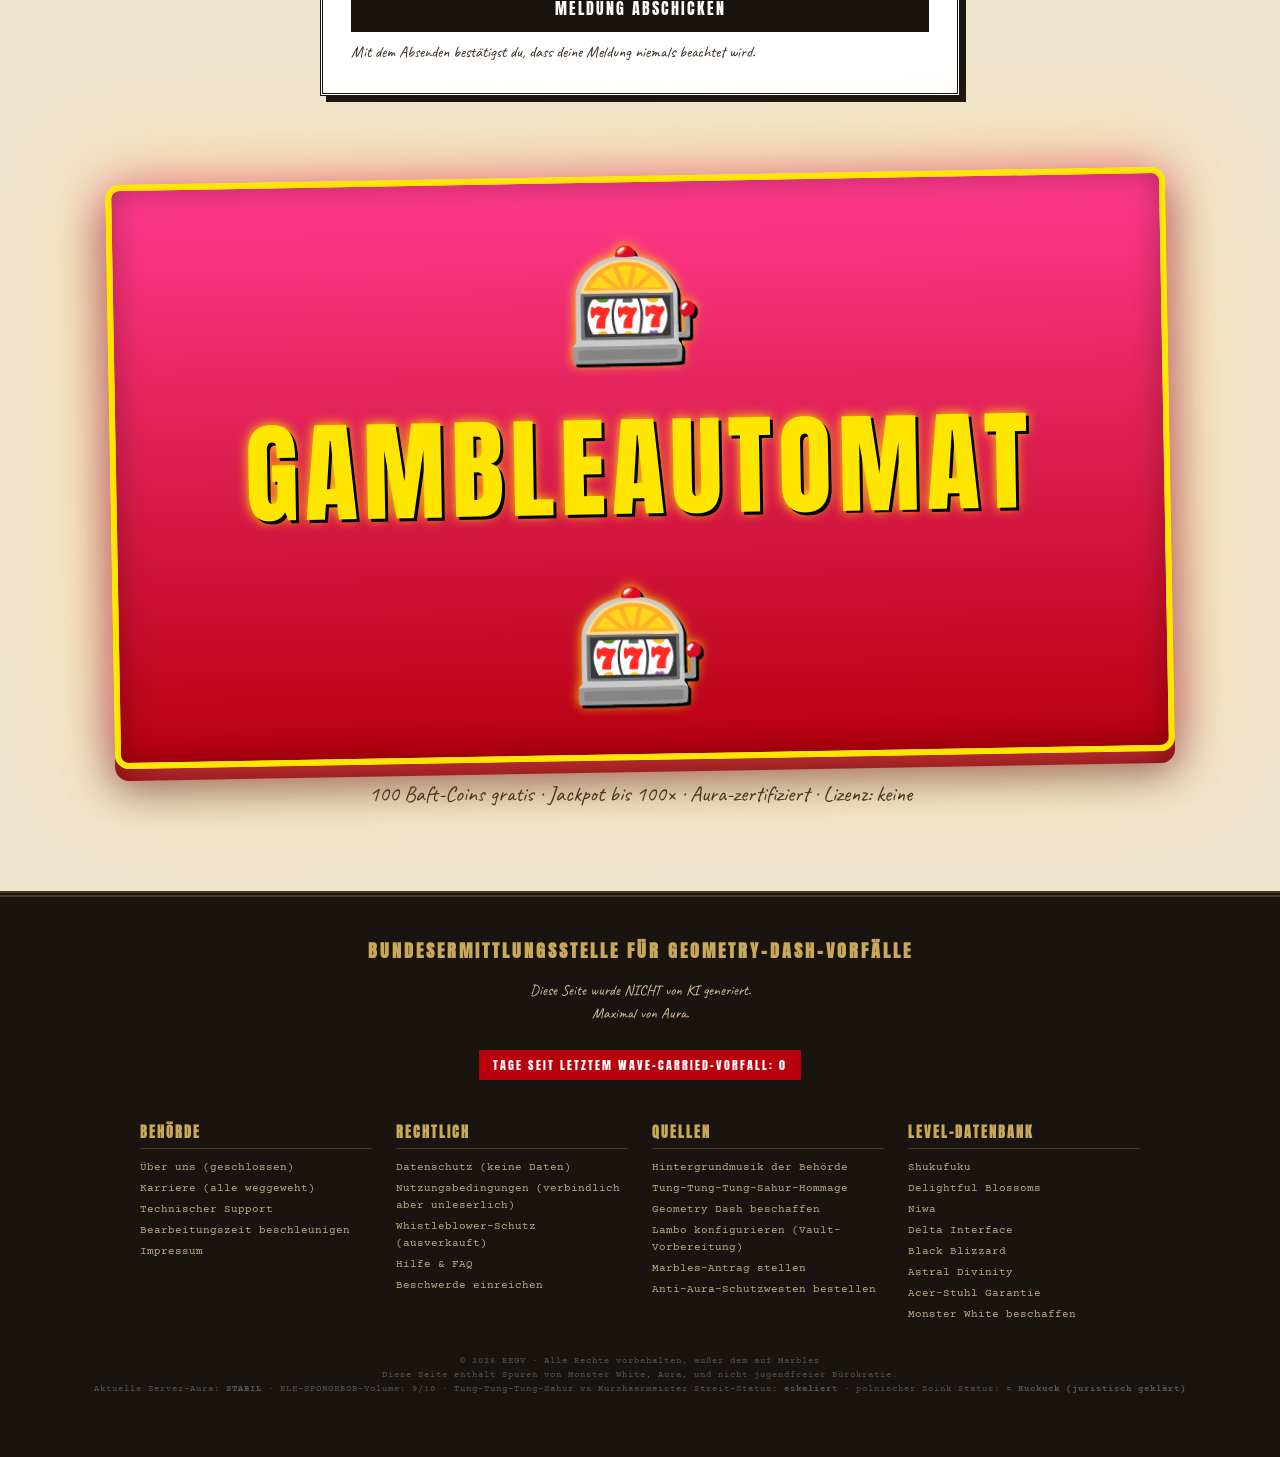
==== commit c15d97de: "Steve lebt: Storygame "FINDE STEVE" + Ticker & Stuhl-Umzug - Liveticker: STEVE LEBT UND IST WOHLAUF " ====
--- a/index.html
+++ b/index.html
@@ -63,7 +63,7 @@
     <span>Marbles-Hungersnot dauert an — Tag 412</span>
     <span>Aeternus-Verifizierung bleibt biologisch unmöglich</span>
     <span>Triple-T sichtet sich selbst im Spiegel — gefährliche Aura-Reflexion</span>
-    <span>Steve weiterhin unauffindbar — Steckbriefe ausgehängt (Hinweis: er ist Kurzhaarmeister)</span>
+    <span>🟢 EILMELDUNG: STEVE LEBT UND IST WOHLAUF — NICHT MEHR VERMISST</span>
     <span>Kurzhaarmeister erhöht Demon-Count auf 733</span>
     <span>polnischer Zoink offiziell als Kuckuck identifiziert — Pass wird eingezogen</span>
     <span>Acer-Stuhl beantragt erneut Zeugenschutzprogramm</span>
@@ -192,6 +192,43 @@
 </section>
 
 <!-- =============================================================
+     KLASSIFIZIERUNGS-TABELLE
+     ============================================================= -->
+<section class="section">
+  <h3>KLASSIFIZIERUNGS-SYSTEM</h3>
+  <div class="sub">— intern entwickelt, weltweit nicht anerkannt —</div>
+  <div class="klass-table">
+    <div class="klass-row gruen">
+      <b>GRÜN</b>
+      Sicher. Normaler Cube-Part. Keine Gefahr. (Existiert theoretisch.)
+    </div>
+    <div class="klass-row orange">
+      <b>ORANGE</b>
+      Achtung. Ship-Part oder Ufo. Aura beginnt zu wirken.
+    </div>
+    <div class="klass-row rot">
+      <b>ROT</b>
+      Gefährlich. Wave incoming. Zuschauer evakuieren.
+    </div>
+    <div class="klass-row schwarz">
+      <b>SCHWARZ</b>
+      Top Secret. Verifizierungs-Run aktiv. Realität instabil.
+    </div>
+    <div class="klass-row aura">
+      <b>AURA</b>
+      Nicht messbar. Behörden nicht zuständig.
+    </div>
+    <div class="klass-row top1">
+      <b>TOP 1</b>
+      Höher als Aeternus. Wissenschaft kapituliert.
+    </div>
+  </div>
+  <p style="font-family: 'Caveat', cursive; font-size: 18px; color: var(--ink-soft); margin-top: 8px;">
+    Hinweis: Die Klassifizierung wird täglich von Jughead überprüft und systematisch ignoriert.
+  </p>
+</section>
+
+<!-- =============================================================
      CLIP-SEKTION — DER STUHL-STREAM (in-site player)
      ============================================================= -->
 <section class="clip-sektion">
@@ -213,43 +250,6 @@
       <a class="akte-card" data-akte="121" style="display:inline-block; cursor:pointer; padding:10px 20px; box-shadow:4px 4px 0 var(--ink); background:#fdf6e8;">📁 GANZE AKTE #121 LESEN</a>
     </div>
   </div>
-</section>
-
-<!-- =============================================================
-     KLASSIFIZIERUNGS-TABELLE
-     ============================================================= -->
-<section class="section">
-  <h3>KLASSIFIZIERUNGS-SYSTEM</h3>
-  <div class="sub">— intern entwickelt, weltweit nicht anerkannt —</div>
-  <div class="klass-table">
-    <div class="klass-row gruen">
-      <b>GRÜN</b>
-      Sicher. Normaler Cube-Part. Keine Gefahr. (Existiert theoretisch.)
-    </div>
-    <div class="klass-row orange">
-      <b>ORANGE</b>
-      Achtung. Ship-Part oder Ufo. Aura beginnt zu wirken.
-    </div>
-    <div class="klass-row rot">
-      <b>ROT</b>
-      Gefährlich. Wave incoming. Zuschauer evakuieren.
-    </div>
-    <div class="klass-row schwarz">
-      <b>SCHWARZ</b>
-      Top Secret. Verifizierungs-Run aktiv. Realität instabil.
-    </div>
-    <div class="klass-row aura">
-      <b>AURA</b>
-      Nicht messbar. Behörden nicht zuständig.
-    </div>
-    <div class="klass-row top1">
-      <b>TOP 1</b>
-      Höher als Aeternus. Wissenschaft kapituliert.
-    </div>
-  </div>
-  <p style="font-family: 'Caveat', cursive; font-size: 18px; color: var(--ink-soft); margin-top: 8px;">
-    Hinweis: Die Klassifizierung wird täglich von Jughead überprüft und systematisch ignoriert.
-  </p>
 </section>
 
 <!-- =============================================================
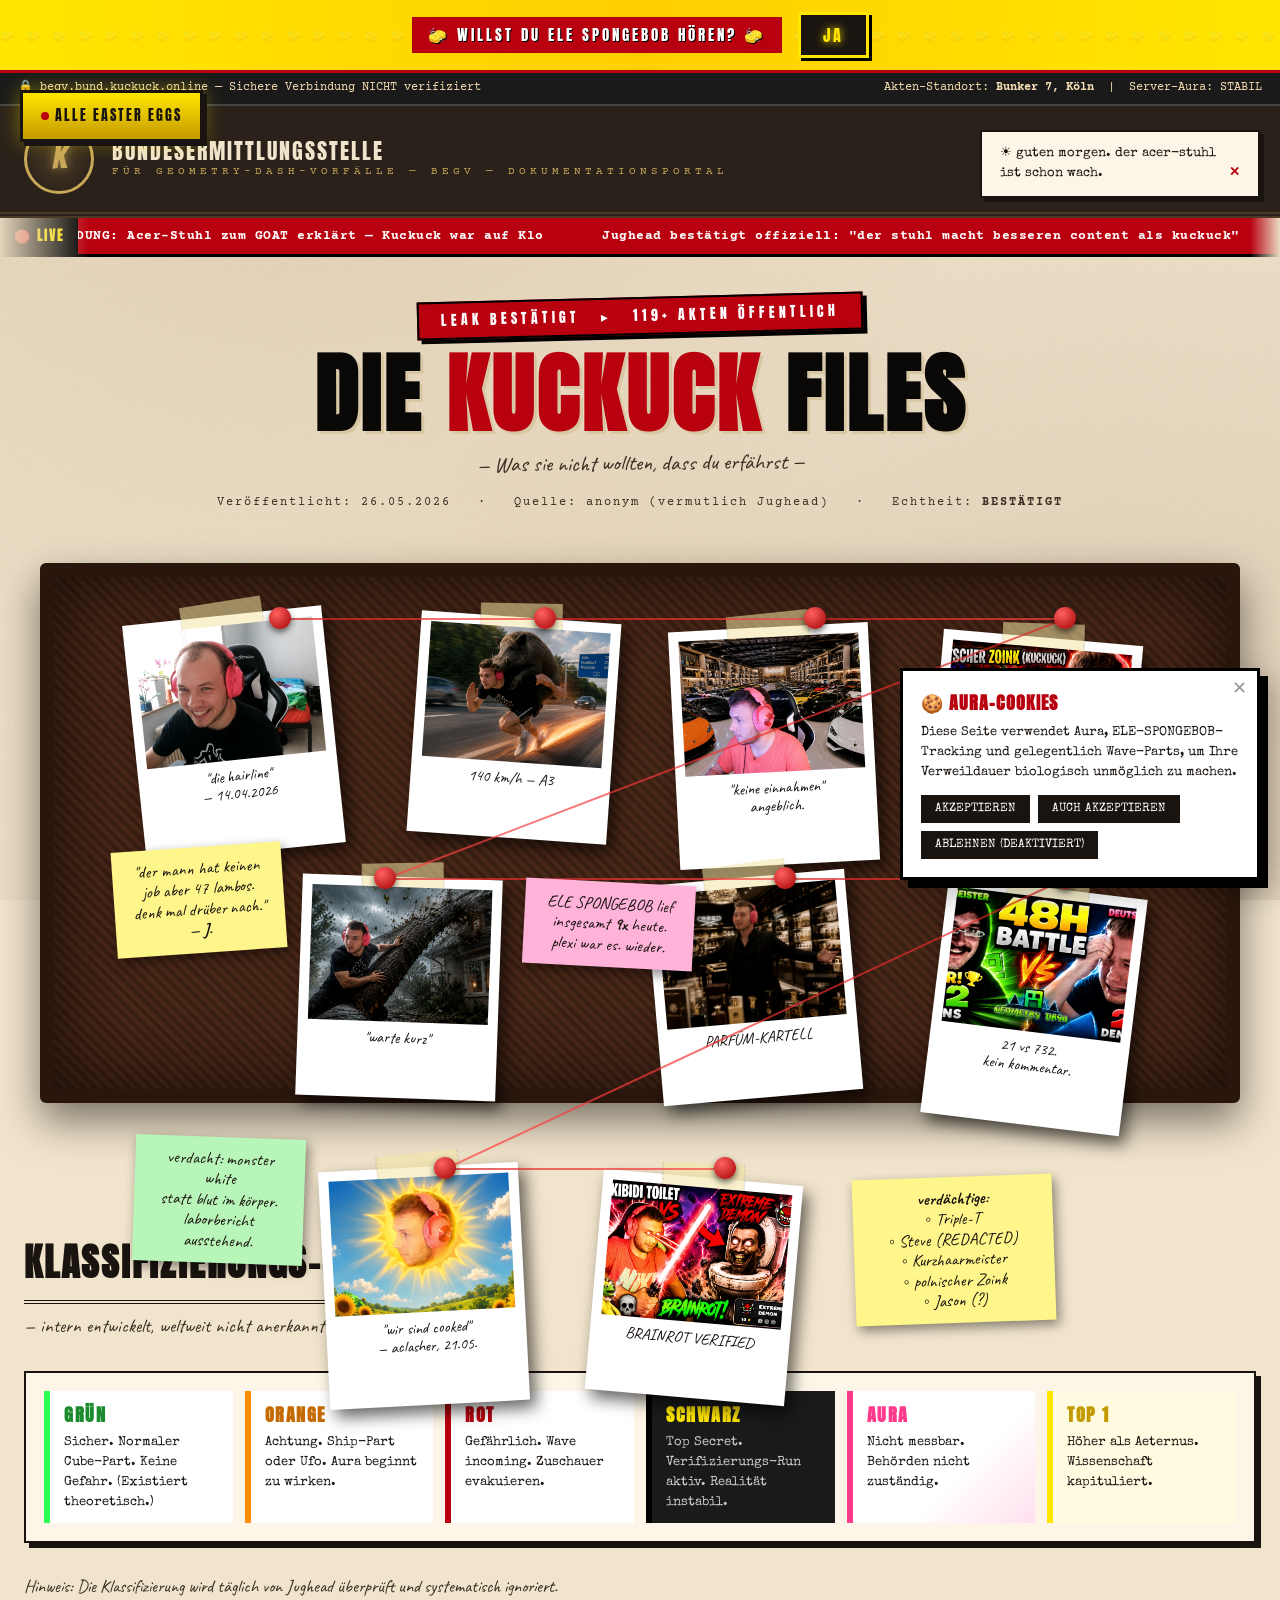
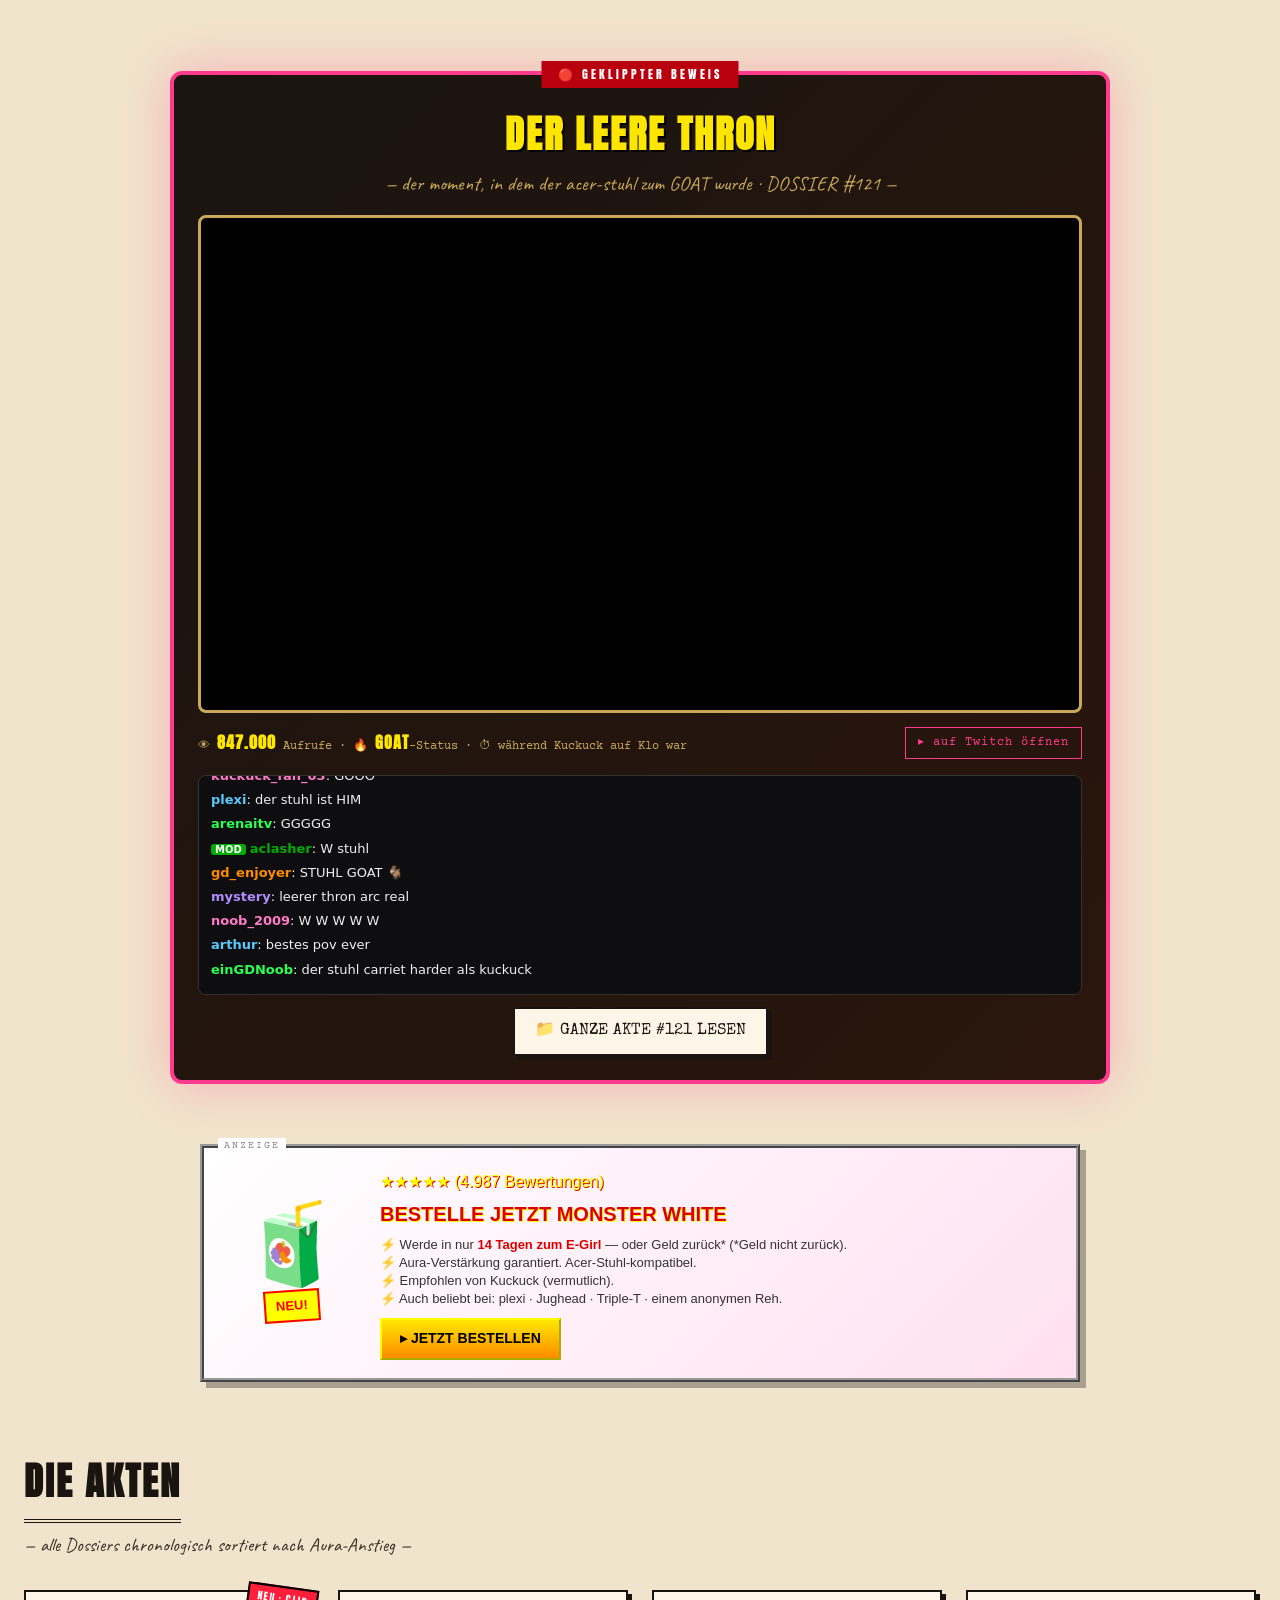
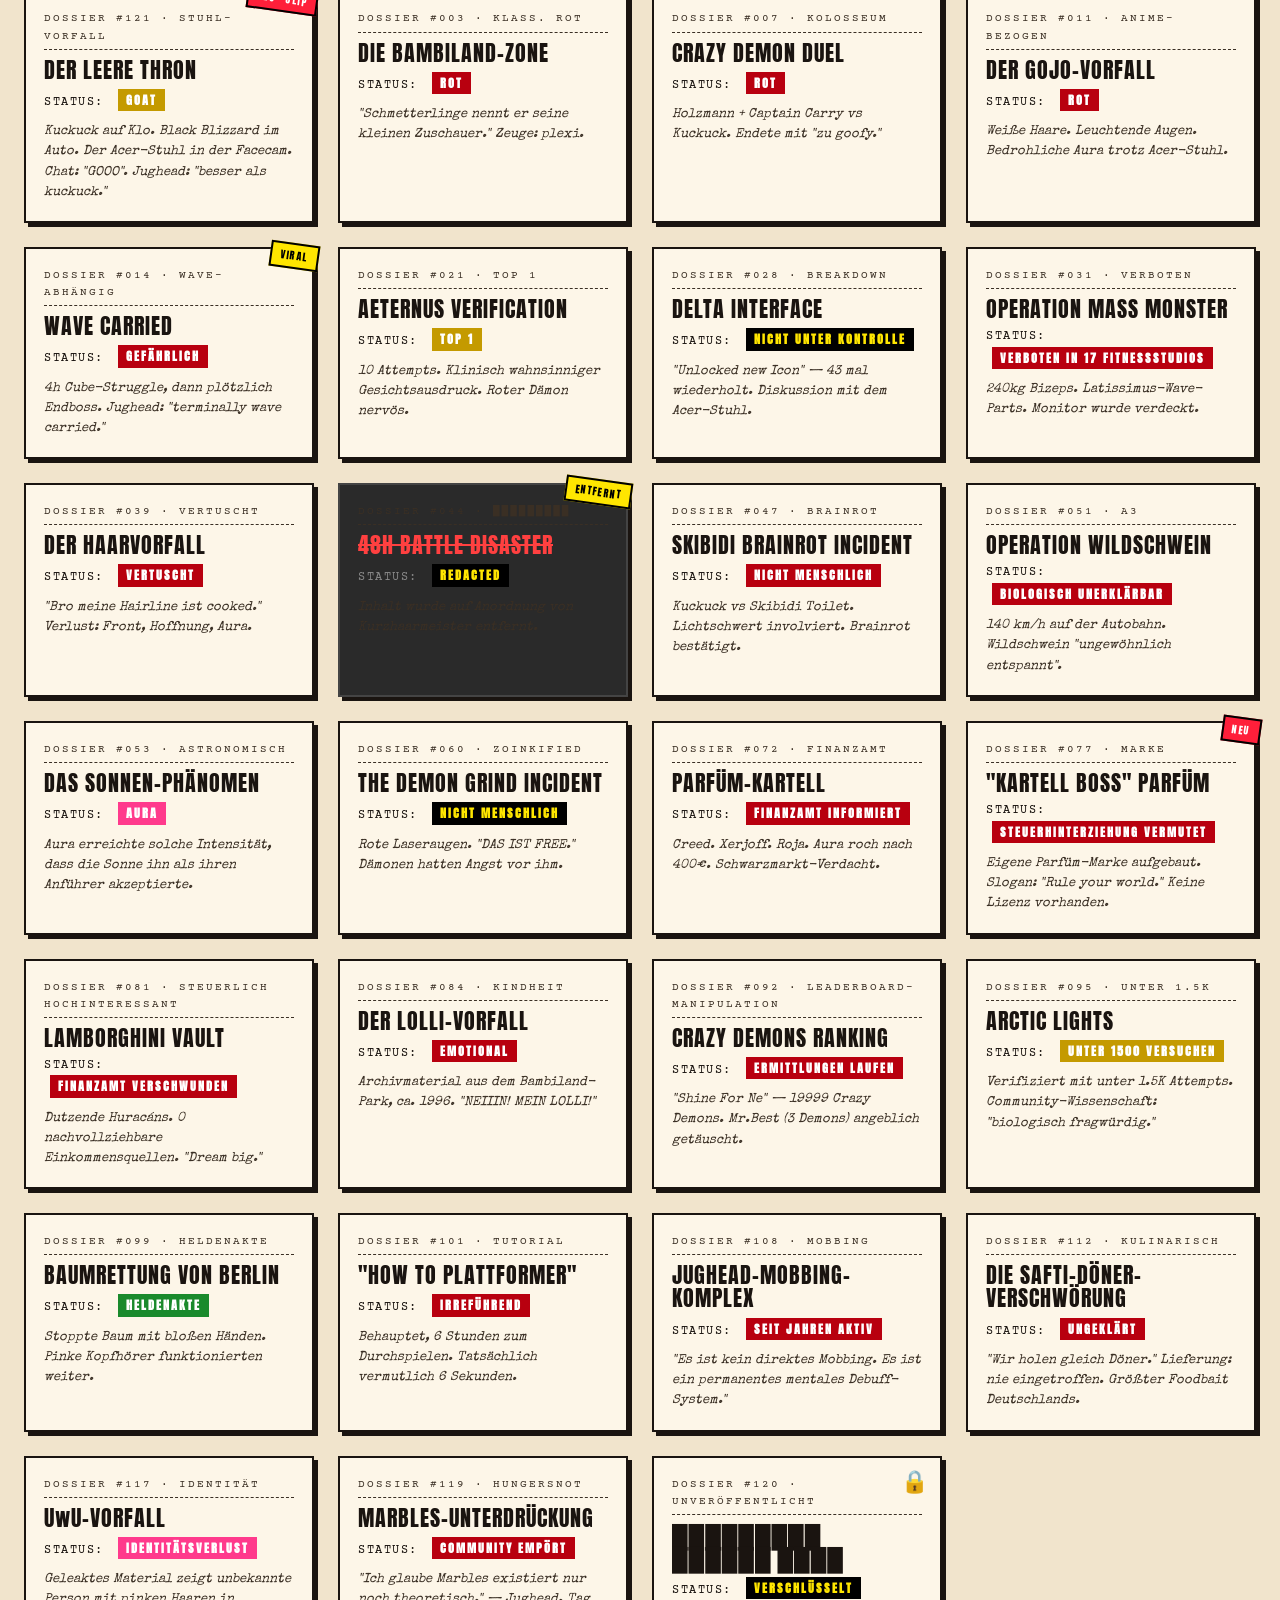
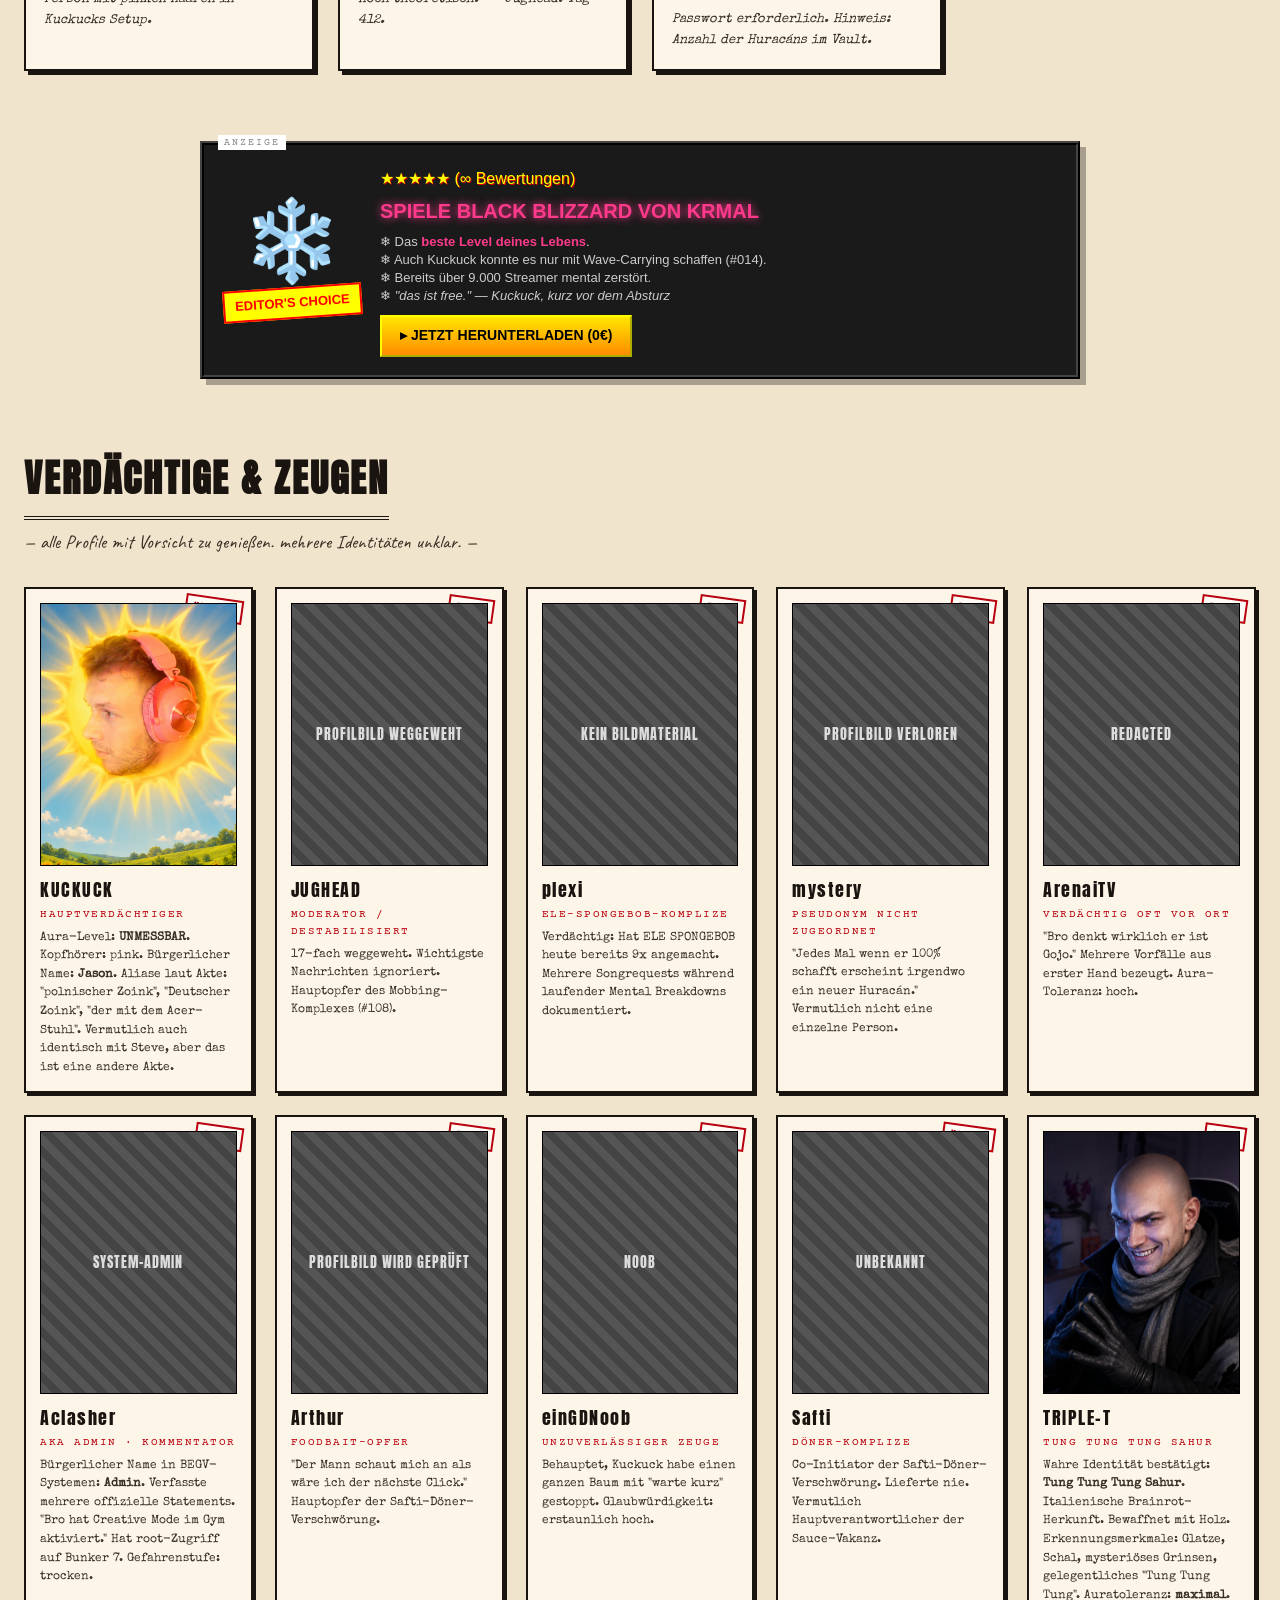
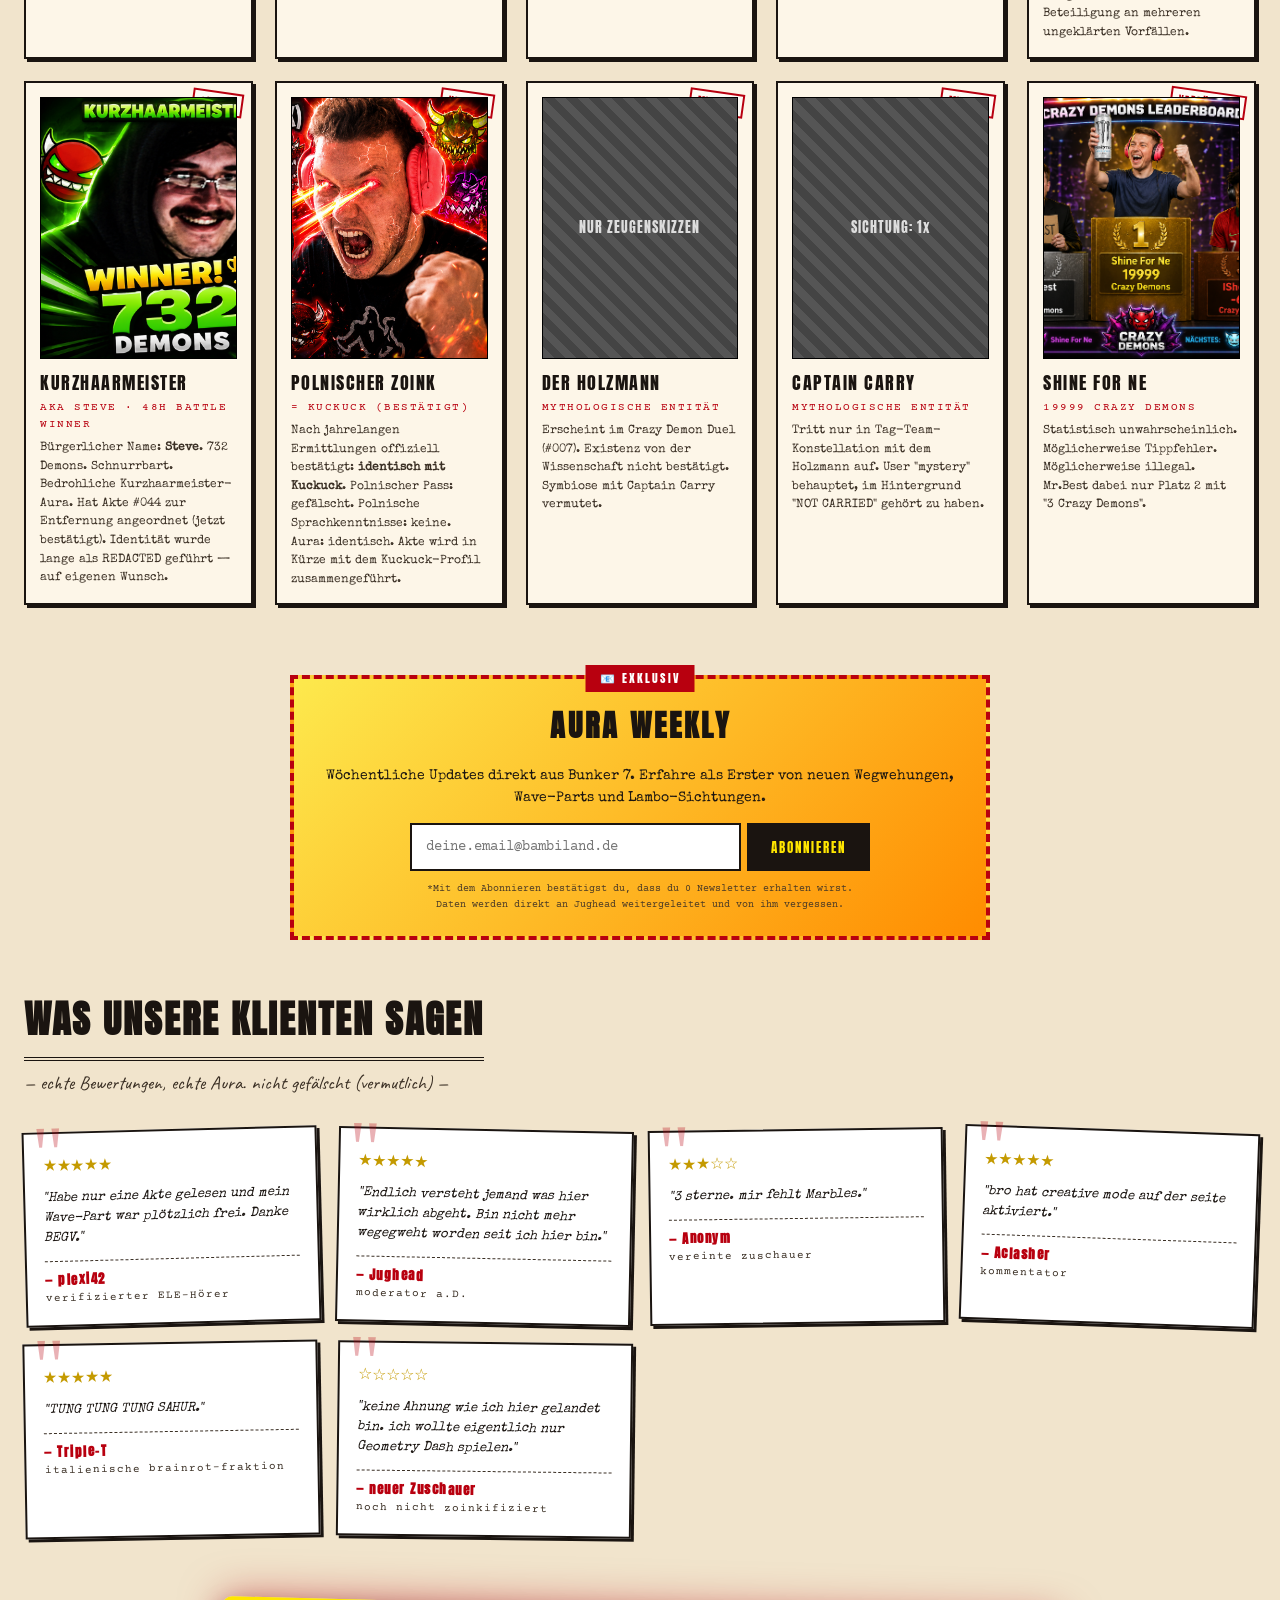
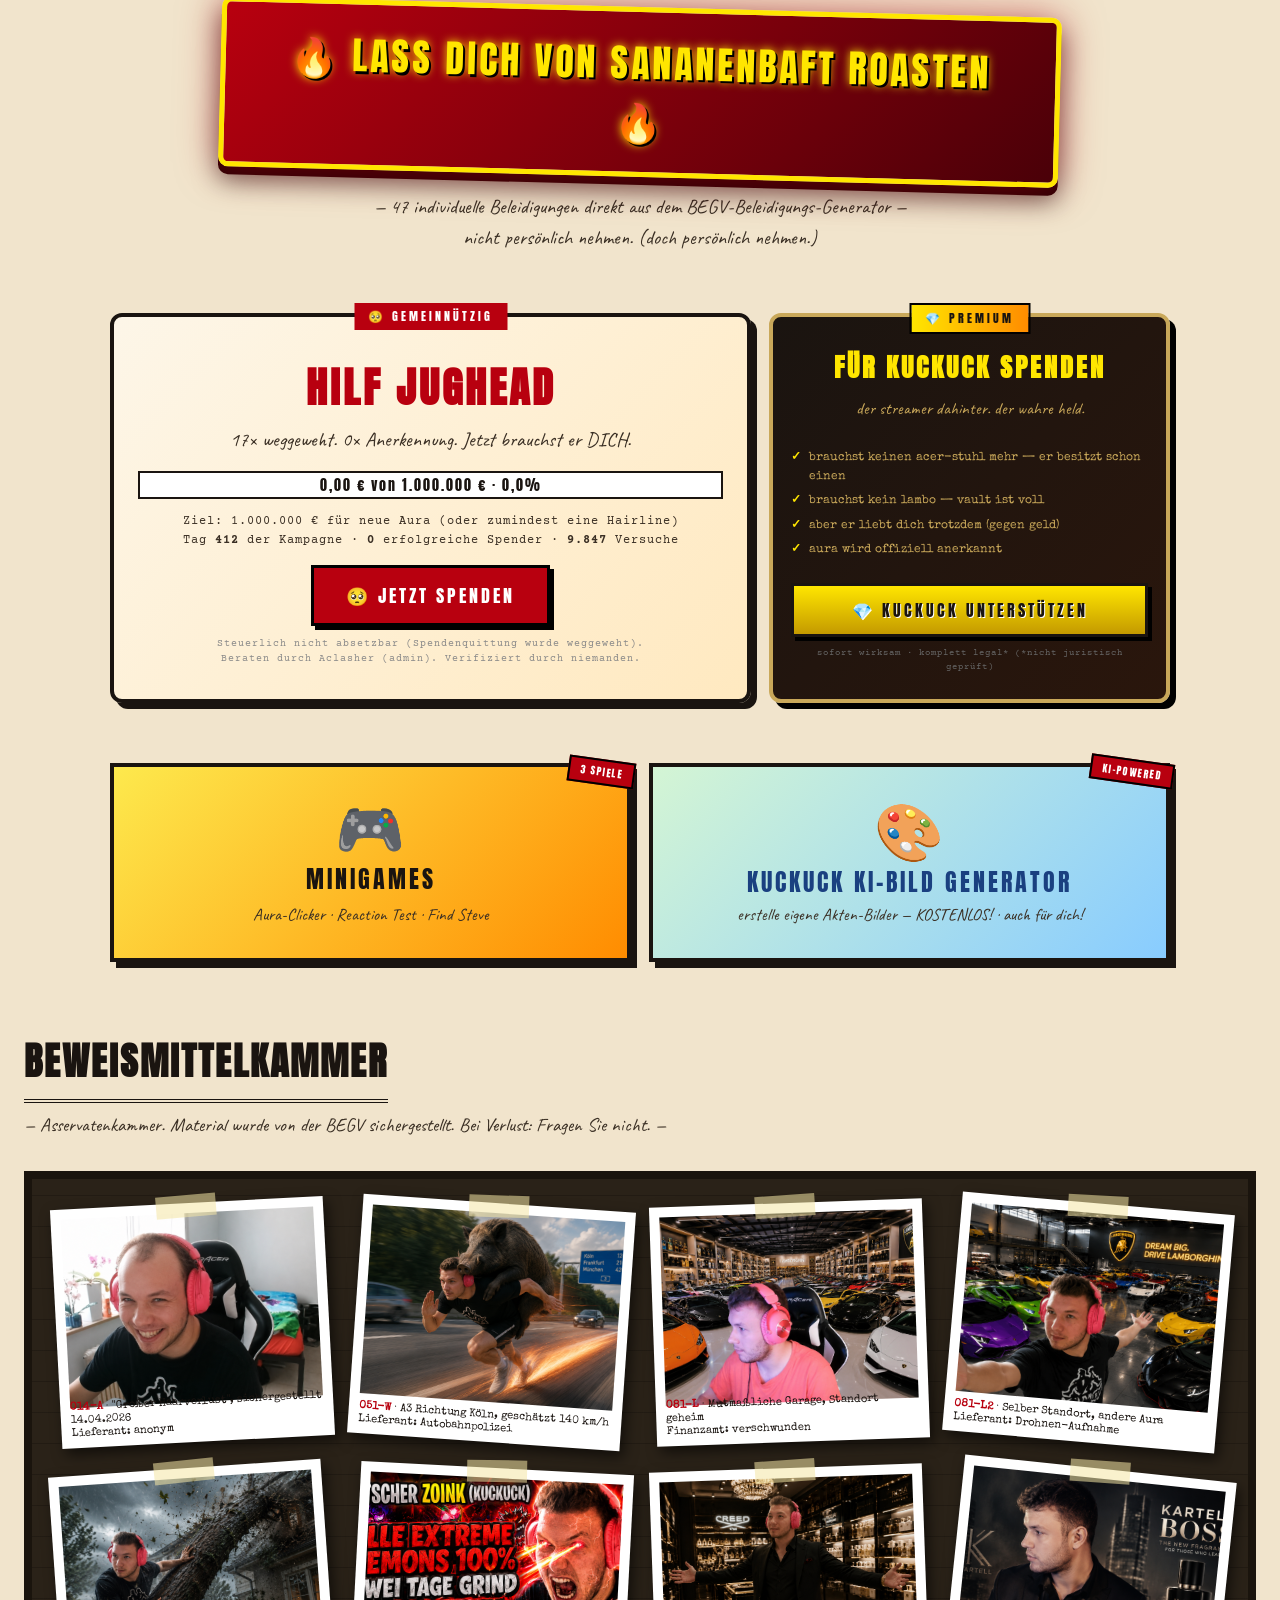
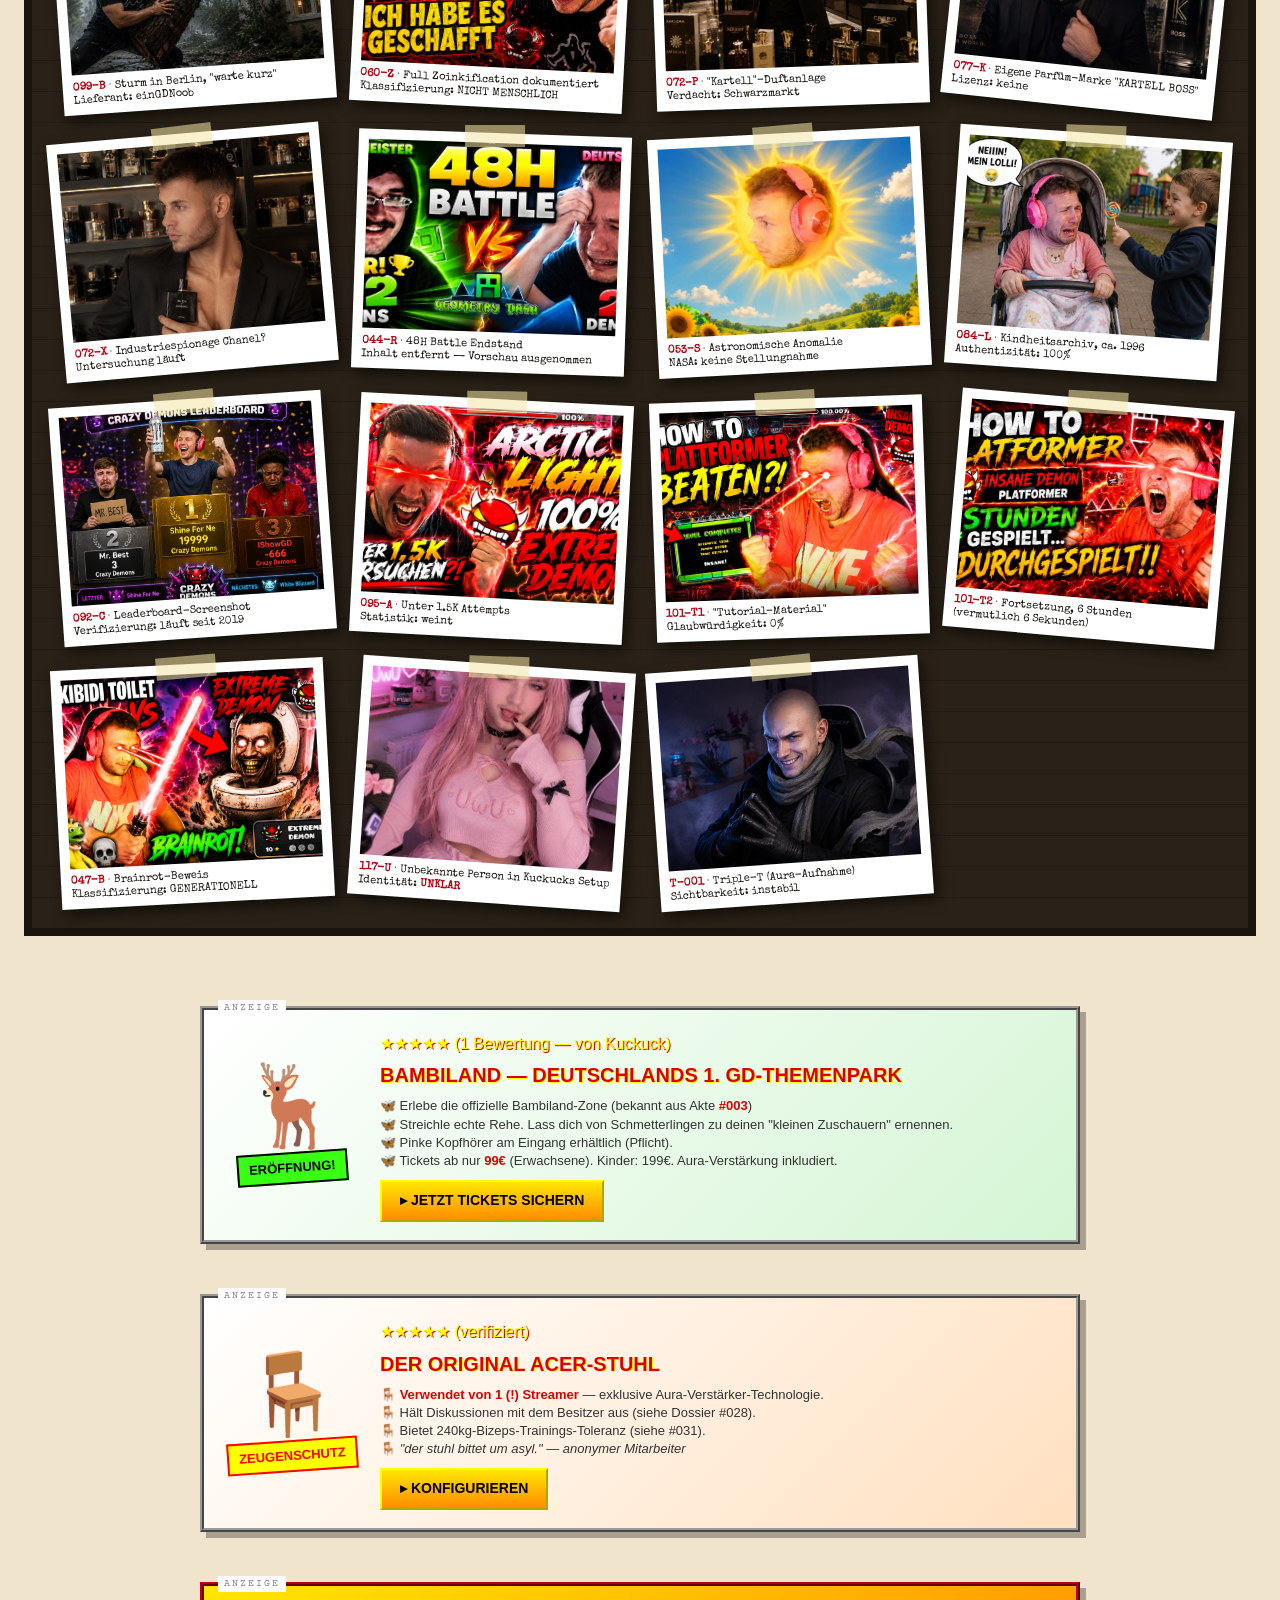
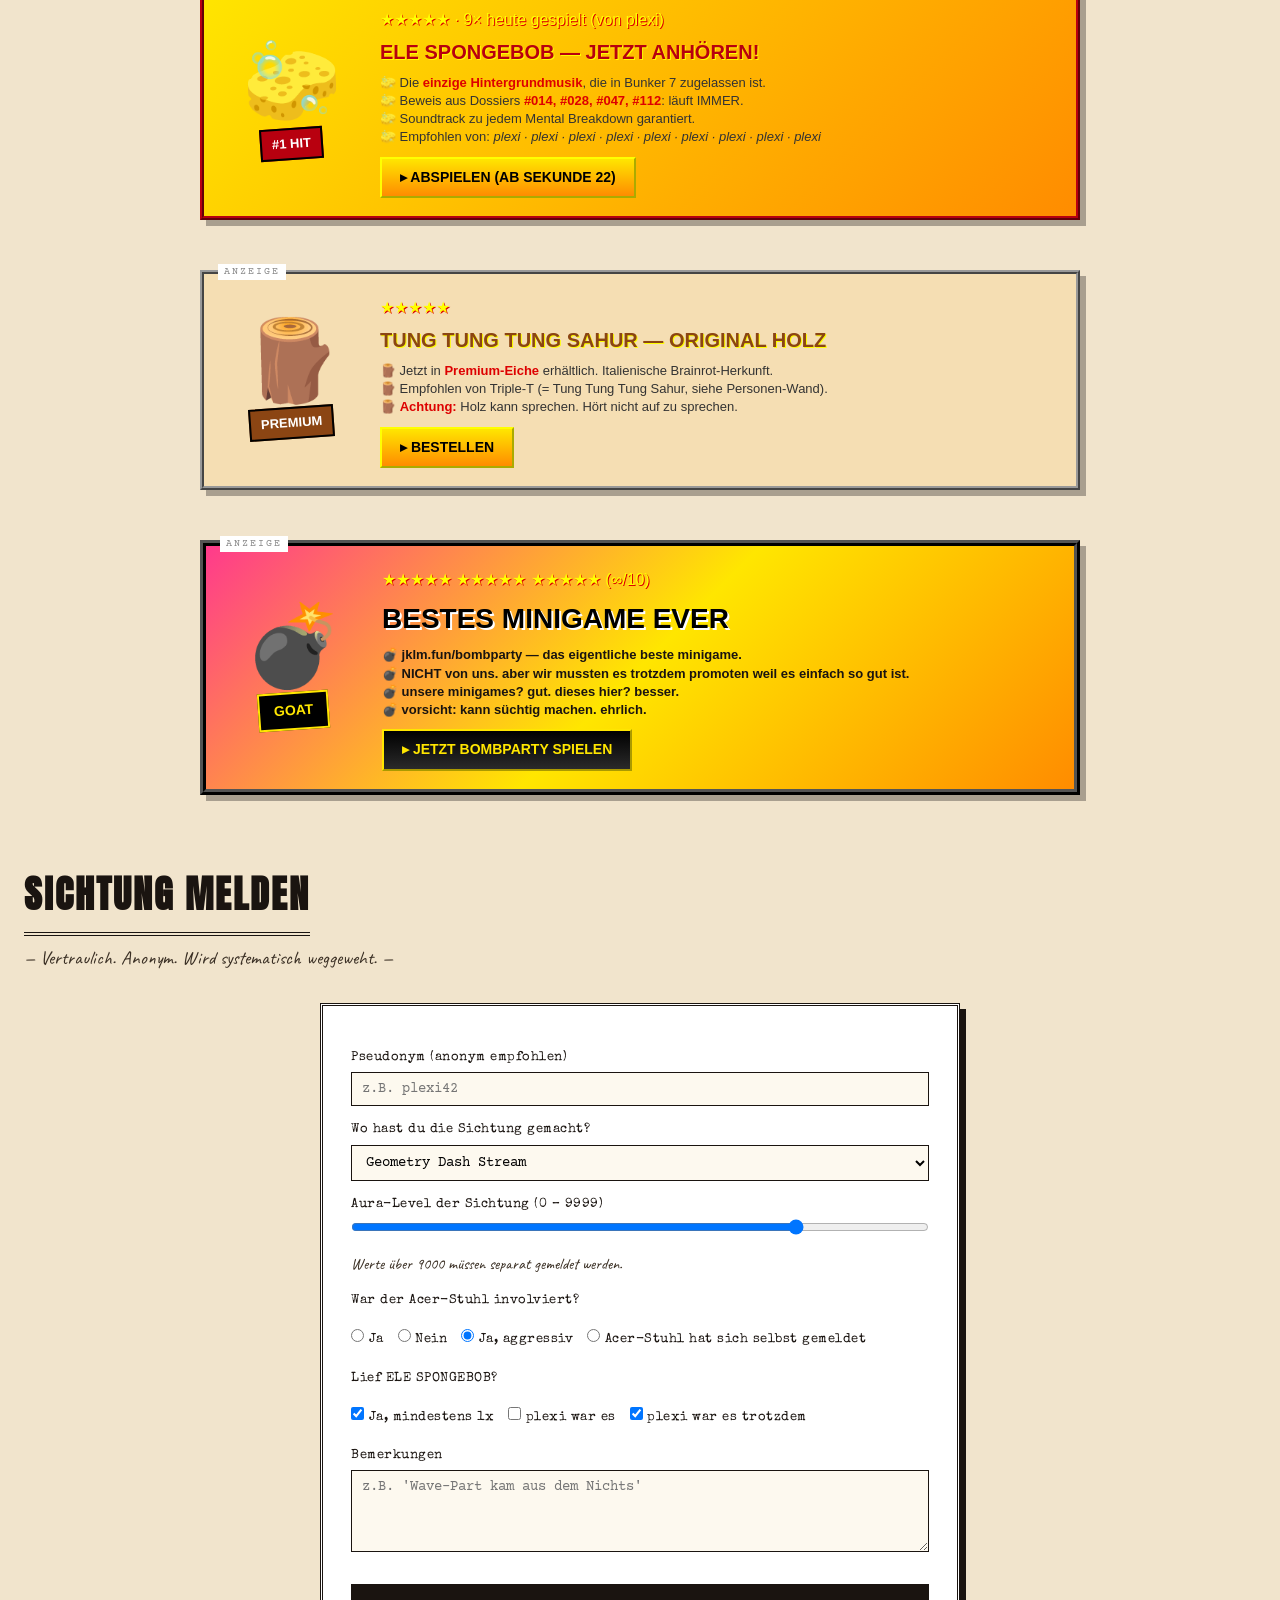
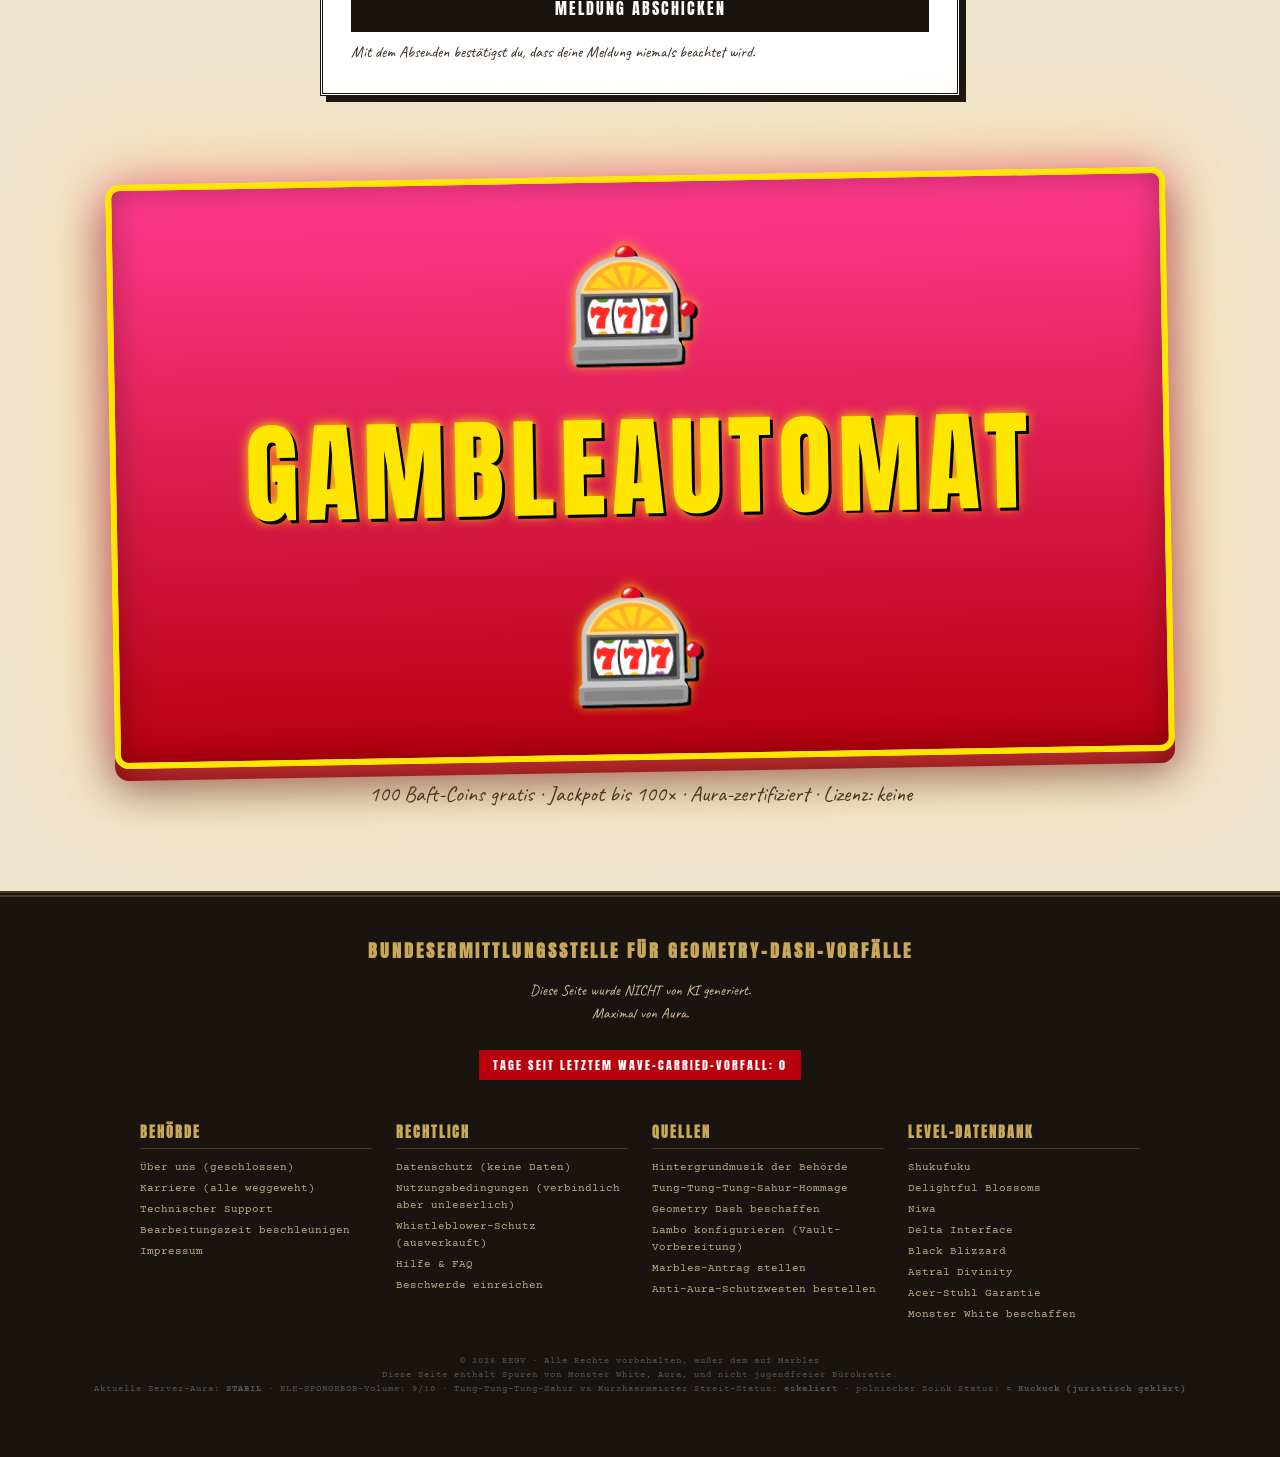
==== commit 5ed11d66: "feat: Chat-Mit-Steve als Zwei-Akt-Story + dynamischer Ticker Akt 1 (Meetup-Chat) läuft jetzt vor Akt" ====
--- a/index.html
+++ b/index.html
@@ -63,7 +63,7 @@
     <span>Marbles-Hungersnot dauert an — Tag 412</span>
     <span>Aeternus-Verifizierung bleibt biologisch unmöglich</span>
     <span>Triple-T sichtet sich selbst im Spiegel — gefährliche Aura-Reflexion</span>
-    <span>🟢 EILMELDUNG: STEVE LEBT UND IST WOHLAUF — NICHT MEHR VERMISST</span>
+    <span class="ticker-steve">🔴 FAHNDUNG: STEVE GILT ALS VERMISST — zuletzt gesehen mit 732 Demons</span>
     <span>Kurzhaarmeister erhöht Demon-Count auf 733</span>
     <span>polnischer Zoink offiziell als Kuckuck identifiziert — Pass wird eingezogen</span>
     <span>Acer-Stuhl beantragt erneut Zeugenschutzprogramm</span>
